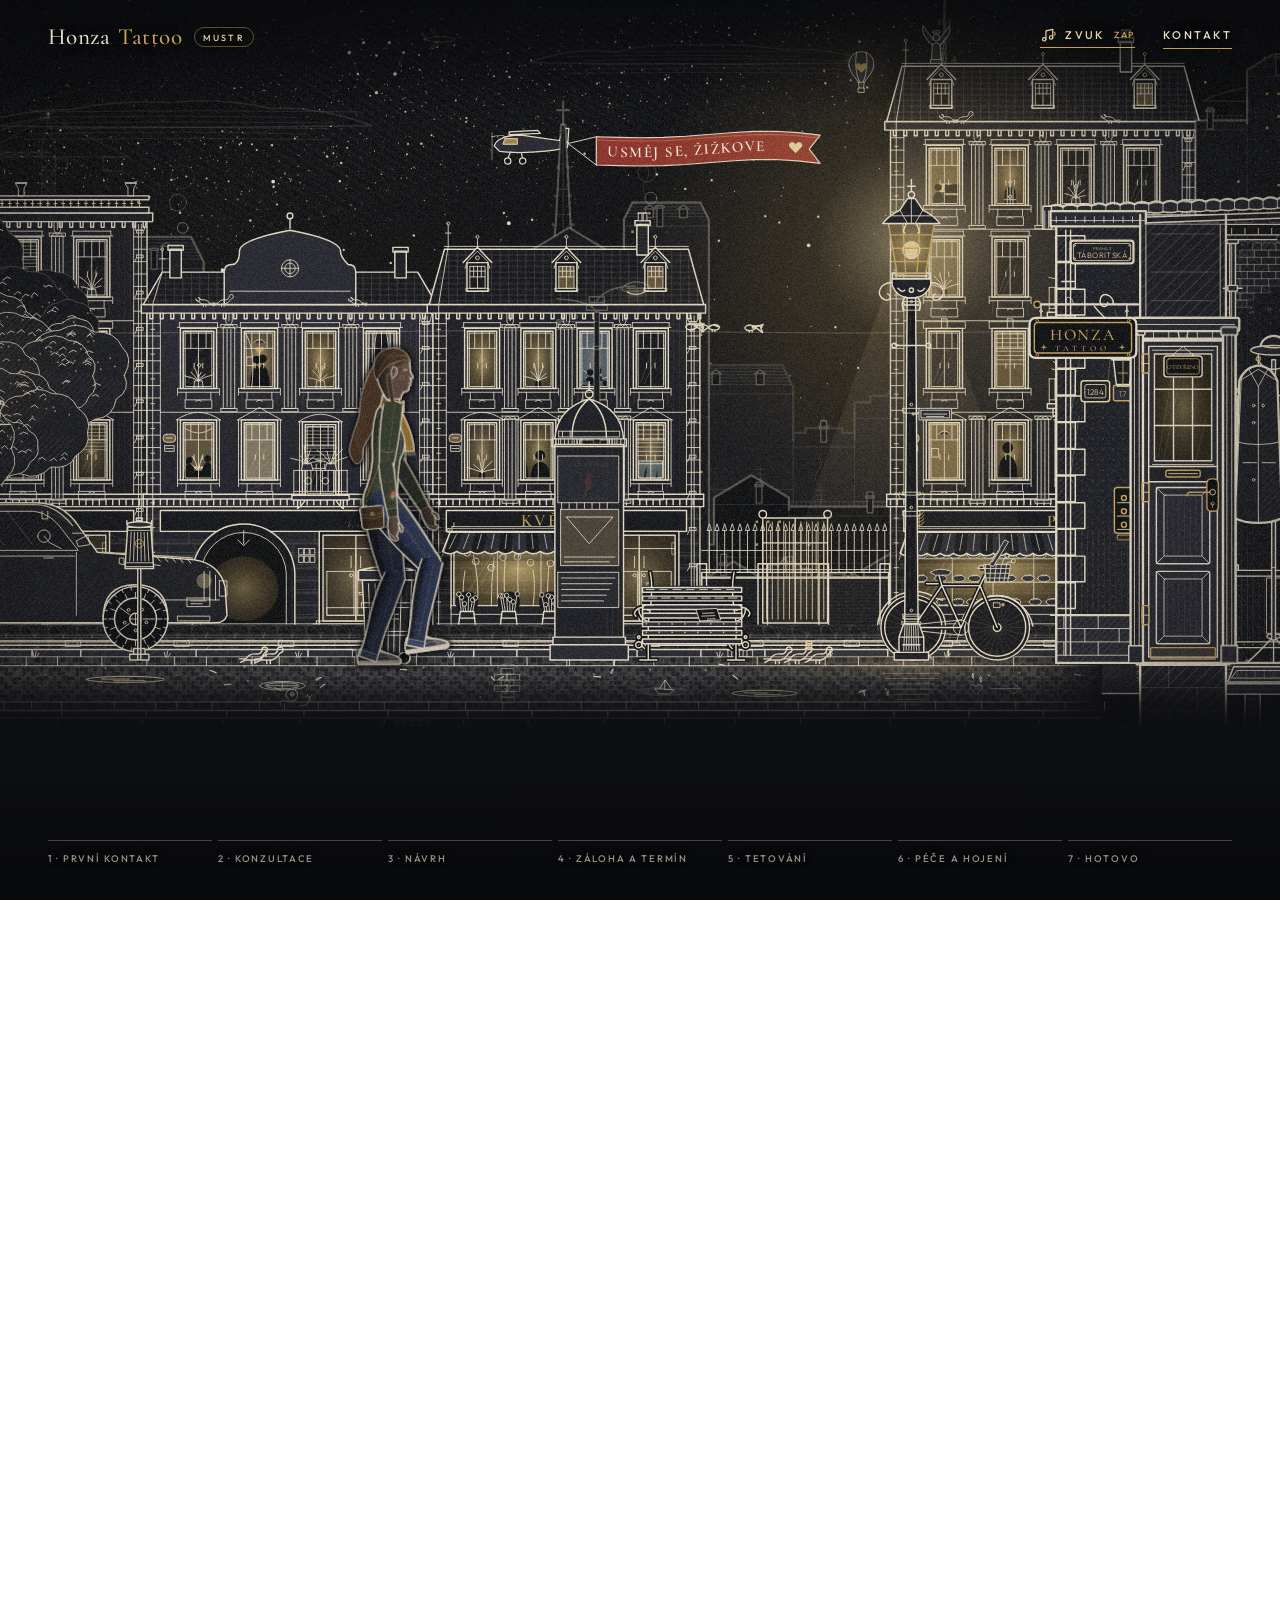
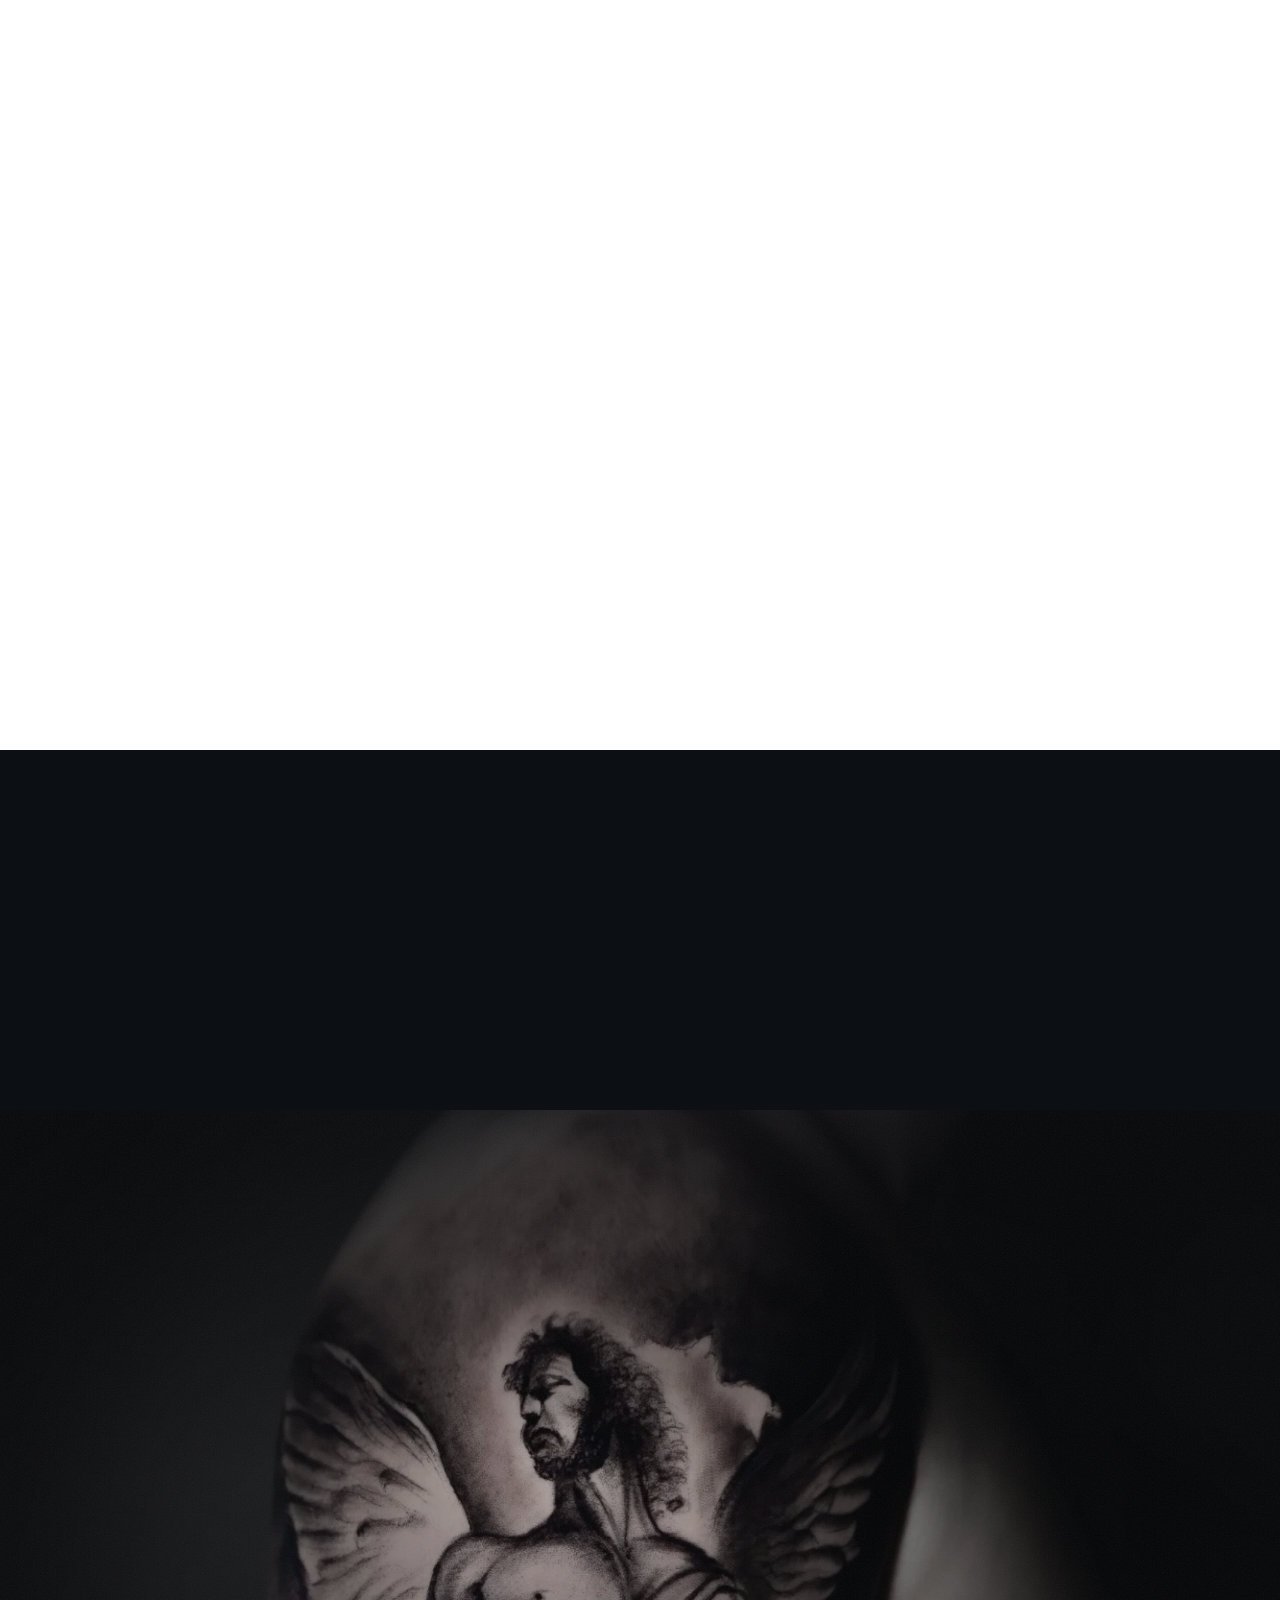
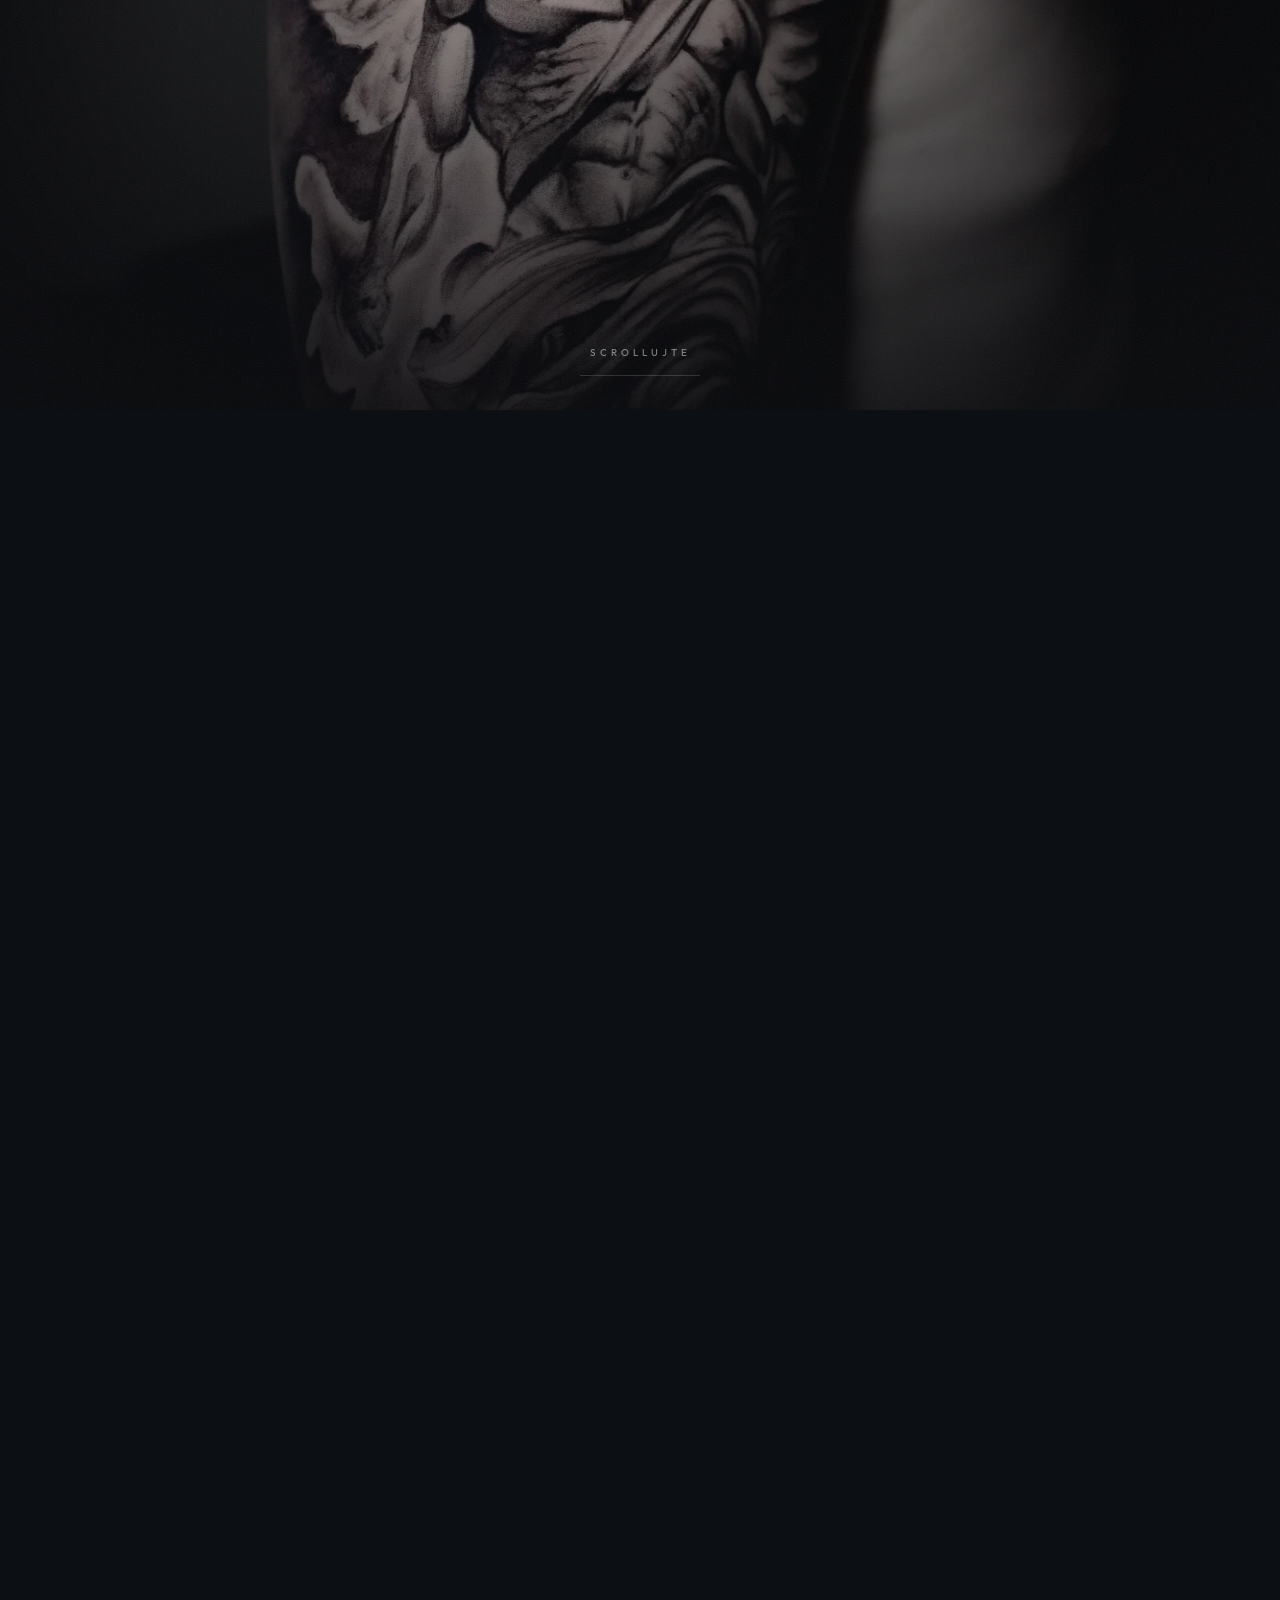
==== preview-pribeh.html @ 84365237 "Verze 14: lišta na mobilu, přestavěný náhled, stav v předání" ====
<!DOCTYPE html>
<html lang="cs">
<head>
<meta charset="UTF-8">
<meta name="viewport" content="width=device-width, initial-scale=1.0">
<meta name="description" content="Honza Tattoo — realistické tetování v Praze na Žižkově. Black &amp; grey, zvířata, abstrakt, barevné práce. Pozitivní motivy se světlou energií.">
<meta name="robots" content="noindex, nofollow">
<meta name="keywords" content="tetování Praha, tattoo Praha, black and grey tetování, realistické tetování Praha, tattoo Žižkov, tetování zvířata, abstrakt tetování, tatér Praha, barevné tetování Praha, tetování pozitivní motivy">
<meta name="author" content="Honza Tattoo">
<link rel="canonical" href="https://honzatattoo.cz/">
<meta property="og:title" content="Honza Tattoo | Realistické tetování · Praha">
<meta property="og:description" content="Realistické tetování v Praze. Black &amp; grey, zvířata, abstrakt, barevné práce. Pozitivní motivy.">
<meta property="og:image" content="https://honzatattoo.cz/img/tattoo_main.jpg">
<meta property="og:url" content="https://honzatattoo.cz/">
<meta property="og:type" content="website">
<meta property="og:locale" content="cs_CZ">
<meta name="geo.region" content="CZ-10">
<meta name="geo.placename" content="Praha, Žižkov">
<link rel="icon" href="data:image/svg+xml,<svg xmlns='http://www.w3.org/2000/svg' viewBox='0 0 32 32'><circle cx='16' cy='16' r='16' fill='%231A1A1A'/><text x='50%25' y='54%25' font-size='18' text-anchor='middle' dominant-baseline='middle'>✨</text></svg>" type="image/svg+xml">
<title>Honza Tattoo | Realistické tetování · Praha</title>
<link rel="preconnect" href="https://fonts.googleapis.com">
<link rel="preconnect" href="https://fonts.gstatic.com" crossorigin>
<link rel="preload" as="image" href="img/hero.webp" type="image/webp">
<link href="https://fonts.googleapis.com/css2?family=Cormorant+Garamond:ital,wght@0,300;0,400;0,500;0,600;1,300;1,400&family=Outfit:wght@300;400;500;600&display=swap" rel="stylesheet">
<style>
:root{
--gold:#C8A45C;--gold-light:#E8D5A3;--gold-dark:#9A7B3A;
--bg:#fff;--bg-alt:#F7F8FA;--bg-dark:#0C0F14;
--charcoal:#1A1A1A;--text:#2A2A2A;--text-light:#6A6A6A;--text-muted:#9CA3AF;
--white:#fff;--border:#E8E8E8;
--font-display:'Cormorant Garamond',Georgia,serif;
--font-body:'Outfit',sans-serif;
--section-pad:clamp(80px,12vw,140px);
--ease:cubic-bezier(.22,1,.36,1)
}
*{margin:0;padding:0;box-sizing:border-box}
html{scroll-behavior:smooth}
body{font-family:var(--font-body);color:var(--text);background:var(--bg);line-height:1.7;font-weight:300}
::-webkit-scrollbar{width:5px}::-webkit-scrollbar-track{background:var(--bg)}::-webkit-scrollbar-thumb{background:var(--gold);border-radius:3px}
@keyframes fadeUp{from{opacity:0;transform:translateY(50px)}to{opacity:1;transform:translateY(0)}}
@keyframes scaleIn{from{opacity:0;transform:scale(.85)}to{opacity:1;transform:scale(1)}}
@keyframes lineGrow{from{width:0}to{width:80px}}
@keyframes pageIn{from{opacity:0}to{opacity:1}}

/* REVEALS */
.rv{opacity:0;transform:translateY(40px);transition:opacity .7s var(--ease),transform .7s var(--ease)}
.rv.v{opacity:1;transform:translateY(0)}
.rl{opacity:0;transform:translateX(-60px);transition:opacity .7s var(--ease),transform .7s var(--ease)}
.rl.v{opacity:1;transform:translateX(0)}
.rr{opacity:0;transform:translateX(60px);transition:opacity .7s var(--ease),transform .7s var(--ease)}
.rr.v{opacity:1;transform:translateX(0)}
.rd{opacity:0;transform:perspective(1200px) translateZ(-100px) translateY(30px) rotateX(3deg);transition:opacity .8s var(--ease),transform .8s var(--ease)}
.rd.v{opacity:1;transform:perspective(1200px) translateZ(0) translateY(0) rotateX(0)}
.d1{transition-delay:.1s}.d2{transition-delay:.2s}.d3{transition-delay:.3s}
.d4{transition-delay:.4s}.d5{transition-delay:.5s}.d6{transition-delay:.6s}.d7{transition-delay:.7s}

/* SCROLL PROGRESS */
.scroll-progress{position:fixed;top:0;left:0;height:2px;background:linear-gradient(to right,var(--gold),var(--gold-light));z-index:1001;width:0}

/* ANNOUNCE BAR */
.announce-bar{position:fixed;left:0;right:0;z-index:999;background:rgba(245,238,220,.5);backdrop-filter:blur(16px);-webkit-backdrop-filter:blur(16px);padding:6px 40px;text-align:center;border-bottom:1px solid rgba(200,164,92,.2)}
.announce-dot{display:inline-block;width:8px;height:8px;background:#4CAF50;border-radius:50%;margin-right:8px;vertical-align:middle;animation:dotPulse 2.5s ease-in-out infinite}
@keyframes dotPulse{0%,100%{opacity:1;box-shadow:0 0 4px #4CAF50}50%{opacity:.3;box-shadow:0 0 1px #4CAF50}}
.announce-bar p{font-family:var(--font-body);font-size:.72rem;font-weight:500;color:#7A5F2A;letter-spacing:.06em;margin:0}

/* NAV */
nav{position:fixed;top:0;left:0;right:0;z-index:1000;padding:24px 48px;display:flex;justify-content:space-between;align-items:center;transition:all .5s var(--ease);background:rgba(12,15,20,.55);backdrop-filter:blur(16px);-webkit-backdrop-filter:blur(16px)}
nav.sc{background:rgba(12,15,20,.85);backdrop-filter:blur(24px);-webkit-backdrop-filter:blur(24px);padding:14px 48px;box-shadow:0 1px 20px rgba(0,0,0,.25)}
.nl{font-family:var(--font-display);font-size:1.7rem;font-weight:500;color:var(--white);text-decoration:none;letter-spacing:.02em;transition:color .5s}
nav.sc .nl{color:var(--white)}
.nl span{color:var(--gold);transition:text-shadow .4s}
.nl:hover span{text-shadow:0 0 16px rgba(200,164,92,.6)}
.nk{display:flex;gap:34px;list-style:none}
.nk a{font-size:.8rem;font-weight:400;color:rgba(255,255,255,.6);text-decoration:none;letter-spacing:.12em;text-transform:uppercase;position:relative;padding-bottom:4px;transition:color .3s}
nav.sc .nk a{color:rgba(255,255,255,.6)}
.nk a::after{content:'';position:absolute;bottom:0;left:50%;width:0;height:1.5px;background:var(--gold);transition:width .4s var(--ease),left .4s var(--ease)}
.nk a:hover{color:var(--white)}nav.sc .nk a:hover{color:var(--gold-light)}
.nk a:hover::after,.nk a.active::after{width:100%;left:0}
.hb{display:none;flex-direction:column;gap:6px;cursor:pointer;background:none;border:none;padding:4px;z-index:1001}
.hb span{width:28px;height:1.5px;background:var(--gold-light);transition:all .4s var(--ease);transform-origin:center}
nav.sc .hb span{background:var(--gold-light)}
.hb.a span:nth-child(1){transform:rotate(45deg) translate(5px,5px)}
.hb.a span:nth-child(2){opacity:0;transform:scaleX(0)}
.hb.a span:nth-child(3){transform:rotate(-45deg) translate(5px,-5px)}
.mm{display:none;position:fixed;inset:0;background:rgba(255,255,255,.98);backdrop-filter:blur(24px);z-index:998;flex-direction:column;justify-content:center;align-items:center;gap:28px}
.mm.a{display:flex}
.mm a{font-family:var(--font-display);font-size:2.2rem;color:var(--charcoal);text-decoration:none;transition:color .3s,transform .3s;opacity:0;animation:fadeUp .5s ease forwards}
.mm.a a:nth-child(1){animation-delay:.1s}.mm.a a:nth-child(2){animation-delay:.18s}
.mm.a a:nth-child(3){animation-delay:.26s}.mm.a a:nth-child(4){animation-delay:.34s}
.mm.a a:nth-child(5){animation-delay:.42s}.mm.a a:nth-child(6){animation-delay:.5s}
.mm.a a:nth-child(7){animation-delay:.58s}.mm.a a:nth-child(8){animation-delay:.66s}
.mm a:hover{color:var(--gold);transform:translateX(10px)}

/* HERO */
.hero{position:relative;height:100vh;min-height:700px;display:flex;align-items:center;justify-content:center;text-align:center;overflow:hidden;z-index:1}
.hero-bg{position:absolute;inset:0;background:url('img/hero.webp') center 43%/cover no-repeat;z-index:0}
.hero-ov{position:absolute;inset:0;z-index:1;background:linear-gradient(180deg,rgba(12,15,20,.55) 0%,rgba(12,15,20,.35) 40%,rgba(12,15,20,.8) 100%)}
.hero-content{position:relative;z-index:2;max-width:750px;padding:0 40px;margin-top:100px}
.hero-tag{font-size:.72rem;font-weight:500;letter-spacing:.35em;text-transform:uppercase;color:var(--gold-light);margin-bottom:24px;animation:fadeUp .8s var(--ease) .3s both}
.hero h1{font-family:var(--font-display);font-size:clamp(2.8rem,6.5vw,5.5rem);font-weight:300;line-height:1.08;color:var(--white);animation:fadeUp .8s var(--ease) .5s both}
.hero h1 em{font-style:italic;color:var(--gold)}
.hero-line{width:80px;height:1.5px;background:var(--gold);margin:28px auto;animation:lineGrow .8s var(--ease) .9s both}
.hero-sub{font-size:1.05rem;font-weight:300;color:rgba(255,255,255,.45);line-height:1.85;max-width:500px;margin:0 auto 36px;animation:fadeUp .8s var(--ease) 1s both}
.hero-cta{display:flex;gap:16px;justify-content:center;flex-wrap:wrap;animation:fadeUp .8s var(--ease) 1.2s both}
.hero::after{content:'';position:absolute;bottom:0;left:0;right:0;height:160px;background:linear-gradient(to bottom,transparent,var(--charcoal));z-index:3;pointer-events:none}

/* BUTTONS - with shimmer animation like healing */
.btn{display:inline-flex;align-items:center;gap:10px;padding:15px 36px;font-family:var(--font-body);font-size:.82rem;font-weight:500;letter-spacing:.12em;text-transform:uppercase;text-decoration:none;border:none;cursor:pointer;transition:all .4s var(--ease);position:relative;overflow:hidden}
.btn::before{content:'';position:absolute;top:0;left:-100%;width:100%;height:100%;background:linear-gradient(90deg,transparent,rgba(255,255,255,.2),transparent);transition:left .6s ease}
.btn:hover::before{left:100%}
.btn-gold{background:var(--gold);color:var(--white);border:1.5px solid var(--gold)}
.btn-gold:hover{background:var(--gold-dark);transform:translateY(-2px);box-shadow:0 12px 40px rgba(200,164,92,.3)}
.btn-ghost{background:transparent;color:var(--white);border:1.5px solid rgba(255,255,255,.25)}
.btn-ghost:hover{border-color:var(--gold-light);color:var(--gold-light);transform:translateY(-2px)}
.btn-dark{background:var(--charcoal);color:var(--white);border:1.5px solid var(--charcoal)}
.btn-dark:hover{background:#333;transform:translateY(-2px);box-shadow:0 8px 30px rgba(0,0,0,.2)}

/* SECTION HELPERS */
.stg{font-size:.72rem;font-weight:500;letter-spacing:.3em;text-transform:uppercase;color:var(--gold);margin-bottom:12px}
.stt{font-family:var(--font-display);font-size:clamp(2rem,4vw,3.2rem);font-weight:300;line-height:1.15;color:var(--charcoal);margin-bottom:14px}
.stt em{font-style:italic;color:var(--gold)}
.stl{width:60px;height:1.5px;background:var(--gold);margin-bottom:20px}
.stp{font-size:.95rem;font-weight:300;color:var(--text-light);max-width:560px;line-height:1.85}

/* GALLERY */
.gallery{padding:var(--section-pad) 60px;position:relative}
.gallery-header{text-align:center;margin-bottom:50px}
.gallery-header .stl{margin:0 auto 20px}
.gallery-grid{max-width:1200px;margin:0 auto;display:grid;grid-template-columns:repeat(3,1fr);gap:12px}
.gallery-item{position:relative;overflow:hidden;aspect-ratio:3/4;cursor:pointer;border-radius:2px;background:var(--bg-alt)}
.gallery-item img{width:100%;height:100%;object-fit:cover;transition:transform .5s var(--ease)}
.gallery-item:hover img{transform:scale(1.05)}
.gallery-item::after{content:'\2922';position:absolute;inset:0;display:flex;align-items:center;justify-content:center;font-size:2rem;color:white;background:rgba(26,26,26,.3);opacity:0;transition:opacity .3s var(--ease)}
.gallery-item:hover::after{opacity:1}

/* LIGHTBOX */
.lightbox{position:fixed;inset:0;z-index:2000;background:rgba(0,0,0,.94);backdrop-filter:blur(20px);display:flex;align-items:center;justify-content:center;opacity:0;visibility:hidden;transition:all .4s var(--ease)}
.lightbox.active{opacity:1;visibility:visible}
.lightbox-inner{position:relative;max-width:90vw;max-height:85vh}
.lightbox-img{max-width:90vw;max-height:85vh;object-fit:contain;border-radius:2px}
.lightbox-close{position:absolute;top:20px;right:24px;font-size:2rem;color:rgba(255,255,255,.6);background:none;border:none;cursor:pointer;z-index:2001;line-height:1}
.lightbox-close:hover{color:white}
.lightbox-arrow{position:absolute;top:50%;transform:translateY(-50%);background:rgba(255,255,255,.08);border:1px solid rgba(255,255,255,.12);color:white;width:50px;height:50px;display:flex;align-items:center;justify-content:center;font-size:1.2rem;cursor:pointer;transition:all .3s;border-radius:50%;z-index:2001}
.lightbox-arrow:hover{background:rgba(255,255,255,.15)}
.lb-prev{left:20px}.lb-next{right:20px}
.lb-counter{position:absolute;bottom:20px;left:50%;transform:translateX(-50%);color:rgba(255,255,255,.35);font-size:.78rem;letter-spacing:.1em}
.lb-caption{position:absolute;bottom:50px;left:50%;transform:translateX(-50%);color:rgba(255,255,255,.45);font-size:.82rem;display:none}

/* PROCESS - 7 steps */
.process{padding:var(--section-pad) 60px;background:var(--bg-dark);position:relative;overflow:hidden}
.process-bg{position:absolute;inset:0;opacity:.04;background:url('img/about.jpg') center/cover no-repeat}

.process-header{text-align:center;margin-bottom:70px;position:relative}
.process-header .stg{color:var(--gold-light)}
.process-header .stt{color:var(--white)}
.process-header .stl{margin:0 auto 20px}
.process-header .stp{color:rgba(255,255,255,.35);margin:0 auto}
.process-steps{max-width:900px;margin:0 auto;position:relative}
.ptree{position:absolute;pointer-events:none;overflow:visible;z-index:0}
@keyframes twSway{0%,100%{transform:rotate(calc(var(--sw,0) * -1deg))}50%{transform:rotate(calc(var(--sw,0) * 1deg))}}
.twg{transform-box:view-box;animation:twSway var(--sd,9s) ease-in-out infinite}
@media(prefers-reduced-motion:reduce){.twg{animation:none}}
.p-step{display:grid;grid-template-columns:1fr 60px 1fr;align-items:center;margin-bottom:68px;position:relative}
.p-step:last-child{margin-bottom:0}
.p-num{width:42px;height:42px;border-radius:50%;background:var(--gold);color:var(--white);display:flex;align-items:center;justify-content:center;font-family:var(--font-display);font-size:1rem;font-weight:500;justify-self:center;position:relative;z-index:1;box-shadow:0 0 0 6px rgba(200,164,92,.12),0 0 25px rgba(200,164,92,.08)}
.p-content{padding:0 36px}
.p-step:nth-child(odd) .p-content{text-align:right}
.p-step:nth-child(even) .p-content{grid-column:3}
.p-step:nth-child(even) .p-empty{grid-column:1}
.p-content .ch{opacity:0;transition:opacity .14s linear}
.p-step.on .p-content .ch{opacity:1;transition-delay:var(--d,0ms)}
.p-num{opacity:0;transition:opacity .55s var(--ease)}
.p-step.on .p-num{opacity:1}
.p-title{font-family:var(--font-display);font-size:1.2rem;font-weight:400;color:var(--white);margin-bottom:4px}
.p-text{font-size:.84rem;color:rgba(255,255,255,.4);line-height:1.7}

/* REVIEWS */
.reviews{padding:var(--section-pad) 60px;position:relative}
.reviews-header{text-align:center;margin-bottom:50px}
.reviews-header .stl{margin:0 auto 20px}
.rev-track-wrap{max-width:1200px;margin:0 auto;overflow:hidden;position:relative}
.rev-track{display:flex;gap:18px;overflow-x:auto;scroll-snap-type:x mandatory;-webkit-overflow-scrolling:touch;padding:8px 0 16px;scrollbar-width:none}
.rev-track::-webkit-scrollbar{display:none}
.rev-card{flex:0 0 300px;scroll-snap-align:start;background:var(--white);border:1px solid var(--border);border-radius:4px;padding:24px 20px;cursor:pointer;transition:all .4s var(--ease)}
.rev-card:hover{transform:translateY(-4px);box-shadow:0 12px 30px rgba(200,164,92,.08);border-color:var(--gold-light)}
.rev-stars{color:var(--gold);font-size:.85rem;letter-spacing:2px;margin-bottom:10px}
.rev-text{font-size:.84rem;color:var(--text-light);line-height:1.7;display:-webkit-box;-webkit-line-clamp:4;-webkit-box-orient:vertical;overflow:hidden}
.rev-meta{margin-top:14px;display:flex;align-items:center;gap:10px}
.rev-avatar{width:34px;height:34px;border-radius:50%;background:var(--bg-alt);display:flex;align-items:center;justify-content:center;font-size:1rem}
.rev-name{font-size:.8rem;font-weight:500;color:var(--charcoal)}
.rev-service{font-size:.7rem;color:var(--text-muted)}
.rev-nav{display:flex;justify-content:center;gap:10px;margin-top:24px}
.rev-nav button{width:38px;height:38px;border-radius:50%;border:1px solid var(--border);background:var(--white);color:var(--gold);font-size:1rem;cursor:pointer;transition:all .3s var(--ease)}
.rev-nav button:hover{border-color:var(--gold);background:var(--gold);color:var(--white)}

/* Review overlay */
.rev-overlay{position:fixed;inset:0;z-index:2500;background:rgba(0,0,0,.6);backdrop-filter:blur(12px);display:flex;align-items:center;justify-content:center;opacity:0;visibility:hidden;transition:all .4s}
.rev-overlay.active{opacity:1;visibility:visible}
.rev-overlay-card{background:var(--white);padding:40px 32px;max-width:480px;width:90%;border-radius:6px;box-shadow:0 30px 80px rgba(0,0,0,.2);position:relative;text-align:center}
.ro-close{position:absolute;top:12px;right:16px;font-size:1.3rem;color:var(--text-muted);background:none;border:none;cursor:pointer}
.ro-close:hover{color:var(--charcoal)}
.ro-stars{color:var(--gold);font-size:1rem;letter-spacing:3px;margin-bottom:14px}
.ro-text{font-family:var(--font-display);font-size:1.15rem;font-weight:300;font-style:italic;color:var(--text);line-height:1.7;margin-bottom:18px}
.ro-name{font-size:.85rem;font-weight:500;color:var(--charcoal)}
.ro-service{font-size:.72rem;color:var(--text-muted);margin-top:2px}
.ro-nav{display:flex;justify-content:center;gap:10px;margin-top:18px}
.ro-nav button{width:34px;height:34px;border-radius:50%;border:1px solid var(--border);background:var(--white);color:var(--gold);font-size:.85rem;cursor:pointer;transition:all .3s}
.ro-nav button:hover{border-color:var(--gold);background:var(--gold);color:var(--white)}
.ro-counter{font-size:.7rem;color:var(--text-muted);margin-top:10px}

/* FAQ */
.faq{padding:var(--section-pad) 60px;background:var(--bg-alt);position:relative}
.faq-header{text-align:center;margin-bottom:50px}
.faq-header .stl{margin:0 auto 20px}
.faq-list{max-width:760px;margin:0 auto}
.faq-item{border-bottom:1px solid var(--border)}
.faq-q{display:flex;justify-content:space-between;align-items:center;width:100%;padding:22px 0;background:none;border:none;cursor:pointer;text-align:left;font-family:var(--font-body);font-size:.9rem;font-weight:400;color:var(--charcoal);transition:color .3s}
.faq-q:hover{color:var(--gold)}
.faq-icon{font-size:1.3rem;color:var(--gold);transition:transform .4s var(--ease);flex-shrink:0;margin-left:16px}
.faq-item.active .faq-icon{transform:rotate(45deg)}
.faq-a{max-height:0;overflow:hidden;transition:max-height .5s var(--ease)}
.faq-item.active .faq-a{max-height:300px}
.faq-a p{padding:0 0 22px;font-size:.84rem;color:var(--text-light);line-height:1.8}

/* CONTACT */
.contact{padding:var(--section-pad) 60px;position:relative}
.contact-grid{max-width:1000px;margin:0 auto;display:grid;grid-template-columns:1fr 1fr;gap:70px;align-items:start}
.contact-form .fg{margin-bottom:18px}
.contact-form label{display:block;font-size:.72rem;font-weight:500;letter-spacing:.1em;text-transform:uppercase;color:var(--text-light);margin-bottom:7px}
.contact-form input,.contact-form select,.contact-form textarea{width:100%;padding:13px 15px;font-family:var(--font-body);font-size:.87rem;font-weight:300;color:var(--charcoal);background:var(--white);border:1px solid var(--border);border-radius:2px;transition:border-color .3s,box-shadow .3s;outline:none}
.contact-form input:focus,.contact-form select:focus,.contact-form textarea:focus{border-color:var(--gold);box-shadow:0 0 0 3px rgba(200,164,92,.1)}
.contact-form textarea{resize:vertical;min-height:110px}
.fg-counter{text-align:right;font-size:.7rem;color:var(--text-muted);margin-top:4px}
.contact-info{padding-top:16px}
.ci{display:flex;gap:14px;align-items:flex-start;margin-bottom:28px}
.ci-icon{font-size:1.1rem;width:42px;height:42px;display:flex;align-items:center;justify-content:center;background:var(--bg-alt);border-radius:50%;flex-shrink:0}
.ci h4{font-family:var(--font-display);font-size:1rem;font-weight:400;color:var(--charcoal);margin-bottom:2px}
.ci p{font-size:.84rem;color:var(--text-light);line-height:1.6}
.ci a{color:var(--gold);text-decoration:none;transition:color .3s}
.ci a:hover{color:var(--gold-dark)}
.form-notice{margin-top:16px;padding:12px 16px;background:rgba(200,164,92,.08);border-left:3px solid var(--gold);border-radius:0 8px 8px 0;font-size:.8rem;line-height:1.6;color:#7A5F2A}

/* FORM OVERLAY */
.form-ov{position:fixed;inset:0;z-index:3000;background:rgba(0,0,0,.6);backdrop-filter:blur(12px);display:flex;align-items:center;justify-content:center;opacity:0;visibility:hidden;transition:all .4s}
.form-ov.active{opacity:1;visibility:visible}
.form-ov-card{background:var(--white);padding:44px 36px;text-align:center;max-width:400px;width:90%;border-radius:4px;box-shadow:0 30px 80px rgba(0,0,0,.25);position:relative}
.form-ov-close{position:absolute;top:14px;right:18px;font-size:1.4rem;color:var(--text-muted);background:none;border:none;cursor:pointer}
.fo-icon{font-size:2.8rem;display:block;margin-bottom:14px}
.fo-title{font-family:var(--font-display);font-size:1.5rem;font-weight:300;color:var(--charcoal);margin-bottom:10px}
.fo-title em{font-style:italic;color:var(--gold)}

/* FOOTER */
footer{background:var(--charcoal);padding:36px 60px;text-align:center;color:rgba(255,255,255,.3);font-size:.76rem;position:relative}
.footer-logo{font-family:var(--font-display);font-size:1.2rem;font-weight:400;color:var(--white);margin-bottom:10px}
.footer-logo span{color:var(--gold)}
.footer-mid{display:flex;justify-content:center;gap:8px;flex-wrap:wrap;margin-bottom:14px;font-size:.74rem}
.footer-mid a{color:rgba(255,255,255,.4);text-decoration:none;transition:color .3s}
.footer-mid a:hover{color:var(--gold)}

/* UTILITIES */
.btt{position:fixed;bottom:28px;right:28px;width:42px;height:42px;background:var(--charcoal);color:var(--white);display:flex;align-items:center;justify-content:center;border-radius:50%;font-size:1rem;text-decoration:none;opacity:0;visibility:hidden;transition:all .4s var(--ease);z-index:100;box-shadow:0 4px 20px rgba(0,0,0,.2)}
.btt.v{opacity:1;visibility:visible}
.btt:hover{transform:translateY(-3px);background:var(--gold)}
.sticky-cta{position:fixed;bottom:28px;left:28px;z-index:100;opacity:0;visibility:hidden;transition:all .4s var(--ease)}
.sticky-cta.v{opacity:1;visibility:visible}
.sticky-cta a{display:inline-flex;align-items:center;gap:6px;padding:11px 22px;background:var(--gold);color:var(--white);text-decoration:none;font-size:.74rem;font-weight:500;letter-spacing:.08em;border-radius:30px;box-shadow:0 6px 24px rgba(200,164,92,.25);transition:all .3s var(--ease)}
.sticky-cta a:hover{background:var(--gold-dark);transform:translateY(-2px)}

/* RESPONSIVE */
@media(max-width:1024px){
nav{padding:20px 30px}nav.sc{padding:14px 30px}
.process-steps{padding-left:0}.p-step{grid-template-columns:1fr;gap:8px}.process-steps::before{display:none}.p-num{justify-self:start}.p-content{text-align:left!important;padding:0}.p-step:nth-child(even) .p-content{grid-column:auto}.p-empty{display:none}
.contact-grid{grid-template-columns:1fr;gap:36px}
}
@media(max-width:768px){
nav{padding:16px 24px}.nk{display:none}.hb{display:flex}
.announce-bar{padding:5px 16px}
.gallery{padding:60px 24px}.gallery-grid{grid-template-columns:1fr 1fr}
.process{padding:60px 24px}
.reviews{padding:60px 24px}.rev-card{flex:0 0 270px}
.faq{padding:60px 24px}
.contact{padding:60px 24px}
.footer-mid{flex-direction:column;gap:6px}
.sticky-cta{left:50%;transform:translateX(-50%);bottom:18px}
.sticky-cta.v{transform:translateX(-50%)}
.btt{bottom:18px;right:18px}
}
@media(max-width:480px){
.gallery-grid{grid-template-columns:1fr;max-width:340px;margin:0 auto}
.hero{min-height:600px}.hero-content{padding:0 20px}
}
</style>
<link rel="stylesheet" href="scrolly.css?v=16">
<style>
/* ===== v14 (12. 11. 2026): horni lista nenapadna jako lista kroku v pribehu; kontakt v ramu v designu studia ===== */
nav,nav.sc{padding:16px clamp(16px,4vw,48px) 26px;background:linear-gradient(180deg,rgba(8,9,12,.9) 0,rgba(8,9,12,.55) 55%,rgba(8,9,12,0) 100%);backdrop-filter:none;-webkit-backdrop-filter:none;box-shadow:none}
.nl{font-size:1.3rem;text-shadow:0 1px 12px rgba(0,0,0,.9)}
@media(min-width:769px){.nk{display:grid;grid-template-columns:repeat(3,1fr);gap:6px;width:min(420px,40vw)}}
.nk a,nav.sc .nk a{display:block;font-size:.6rem;font-weight:500;letter-spacing:.2em;color:rgba(231,221,199,.62);padding:10px 0 0;border-top:1px solid rgba(231,221,199,.26);text-shadow:0 1px 8px rgba(0,0,0,.9);white-space:nowrap}
.nk a::after{top:-1.5px;bottom:auto;left:0;height:2px;width:0;background:var(--gold);transition:width .4s var(--ease)}
.nk a:hover,.nk a.active,nav.sc .nk a:hover{color:var(--gold-light)}
.nk a:hover::after,.nk a.active::after{width:100%;left:0}
.hb span{width:24px;height:1px}
.announce-bar,.announce-bar.sc{top:0!important;z-index:1001;background:none;border:0;backdrop-filter:none;-webkit-backdrop-filter:none;padding:23px 16px 0;pointer-events:none}
.announce-bar p{font-size:.56rem;font-weight:500;letter-spacing:.22em;text-transform:uppercase;color:rgba(231,221,199,.58);text-shadow:0 1px 8px rgba(0,0,0,.9)}
.announce-dot{width:5px;height:5px;margin-right:10px}
@media(max-width:1380px){.announce-bar,.announce-bar.sc{padding-top:54px}}
@media(max-width:768px){.announce-bar p{font-size:.5rem;letter-spacing:.16em}nav,nav.sc{padding-bottom:44px;background:linear-gradient(180deg,rgba(8,9,12,.94) 0,rgba(8,9,12,.8) 60%,rgba(8,9,12,0) 100%)}}
.scroll-progress{height:1px;opacity:.8}
.mm{background:rgba(9,10,13,.97)}.mm a{color:#E7DDC7}
/* kontakt: konec webu, obraz v ramu na zdi studia */
.contact{background-color:#101115;background-image:radial-gradient(rgba(231,221,199,.12) 1px,transparent 1.5px);background-size:22px 22px;color:#E7DDC7;padding:clamp(90px,11vw,150px) clamp(14px,5vw,60px) clamp(70px,9vw,120px)}
.contact::before{content:'';position:absolute;left:50%;top:clamp(50px,calc(11vw - 40px),110px);width:150px;height:40px;margin-left:-75px;pointer-events:none;background:url("data:image/svg+xml,%3Csvg xmlns='http://www.w3.org/2000/svg' viewBox='0 0 150 40'%3E%3Cpath d='M12,40 L75,6 L138,40' fill='none' stroke='%23E7DDC7' stroke-opacity='.45' stroke-width='1'/%3E%3Ccircle cx='75' cy='5' r='3.2' fill='%2315161A' stroke='%23C8A45C' stroke-width='1.2'/%3E%3C/svg%3E") center/contain no-repeat}
.contact-grid{position:relative;max-width:1060px;gap:clamp(30px,5vw,64px);padding:clamp(30px,5vw,68px);background:#131418;border:1.5px solid rgba(231,221,199,.8);box-shadow:8px 12px 0 rgba(0,0,0,.38),0 30px 80px rgba(0,0,0,.45)}
.contact-grid::before{content:'';position:absolute;inset:6px;border:1px solid rgba(200,164,92,.7);pointer-events:none}
.contact-grid::after{content:'';position:absolute;inset:13px;border:1px solid rgba(232,213,163,.28);pointer-events:none}
.contact .stg{color:var(--gold-light)}.contact .stt{color:#F3EBDA}.contact .stp{color:rgba(231,221,199,.72)}
.contact-form label{color:rgba(231,221,199,.62)}
.contact-form input,.contact-form select,.contact-form textarea{background:#0D0E11;border:1px solid rgba(231,221,199,.24);border-radius:0;color:#E7DDC7}
.contact-form input::placeholder,.contact-form textarea::placeholder{color:rgba(231,221,199,.34)}
.contact-form select option{background:#131418;color:#E7DDC7}
.contact-form input:focus,.contact-form select:focus,.contact-form textarea:focus{border-color:var(--gold);box-shadow:0 0 0 3px rgba(200,164,92,.14)}
.fg-counter{color:rgba(231,221,199,.4)}
.contact .btn-gold{color:#16120B;border-radius:40px;font-size:.72rem;letter-spacing:.2em;padding:15px 30px}
.contact .btn-gold:hover{background:var(--gold-light);border-color:var(--gold-light)}
.form-notice{background:rgba(200,164,92,.08);color:var(--gold-light);border-radius:0}
.ci-icon{background:none;border:1px solid rgba(200,164,92,.45);filter:grayscale(1) brightness(1.5)}
.ci h4{color:#F3EBDA}.ci p{color:rgba(231,221,199,.68)}.ci a{color:var(--gold-light)}.ci a:hover{color:var(--gold)}
.ci p span{color:rgba(231,221,199,.45)!important}
footer{background:#0B0C0F;border-top:1px solid rgba(231,221,199,.14);color:rgba(231,221,199,.4);letter-spacing:.06em}
@media(max-width:768px){.contact-grid::after{display:none}}
</style>
<link href="https://fonts.googleapis.com/css2?family=Cormorant+Garamond:ital,wght@0,300;0,400;0,500;1,300;1,400;1,500&family=Outfit:wght@300;400;500&display=swap" rel="stylesheet">
<style>
/* Layout: jeden svitek. Sticky scena na celou obrazovku, scroll posouva kameru po dlouhe kresbe tusem (svet ~ 7000 x 900 jednotek). */
#story{
  --bg:#0D0E11;            /* noc / papir */
  --skin:#17181C;          /* kuze v detailu */
  --t1:#15161A;            /* tonove plochy: tmava */
  --t2:#1D1E23;            /* stredni */
  --t3:#272830;            /* svetlejsi (drevo, latka) */
  --line:#E7DDC7;          /* tus - hlavni linka */
  --line-dim:rgba(231,221,199,.30);
  --gold:#C8A45C;
  --gold-light:#E8D5A3;
  --bubble:#EFE6D2;
  --bubble-ink:#17140F;
  --font-display:'Cormorant Garamond',Georgia,'Times New Roman',serif;
  --font-body:'Outfit',system-ui,-apple-system,'Segoe UI',sans-serif;
  --ease:cubic-bezier(.22,1,.36,1);
  color-scheme:dark;
}

:focus-visible{outline:1.5px solid var(--gold);outline-offset:3px}

/* HLAVICKA */
.top{position:fixed;top:0;left:0;right:0;z-index:30;display:flex;justify-content:space-between;align-items:center;padding:calc(18px + env(safe-area-inset-top,0px)) clamp(16px,4vw,48px) 18px;pointer-events:none}
.top>*{pointer-events:auto}
.logo{font-family:var(--font-display);font-size:1.45rem;font-weight:500;letter-spacing:.02em;text-decoration:none;color:var(--line);display:flex;align-items:baseline;gap:.35em}
.logo em{font-style:normal;color:var(--gold)}
.logo small{font-family:var(--font-body);font-size:.56rem;font-weight:500;letter-spacing:.24em;text-transform:uppercase;color:var(--gold-light);border:1px solid rgba(200,164,92,.45);border-radius:20px;padding:2px 8px 1px;margin-left:.4em;position:relative;top:-3px}
.top-cta{font-size:.7rem;font-weight:500;letter-spacing:.22em;text-transform:uppercase;text-decoration:none;color:var(--line);border-bottom:1px solid var(--gold);padding-bottom:3px}

/* PRIBEH */
.story{position:relative;z-index:2;height:1200vh;padding:0;margin:0}
.stage{position:sticky;top:0;height:100vh;height:100svh;width:100%;overflow:hidden;background:var(--bg)}
#world,#close,#closeBg{position:absolute;inset:0;width:100%;height:100%;display:block}
#closeBg{opacity:0;pointer-events:none;will-change:opacity}
#world{shape-rendering:geometricPrecision}
#close{opacity:0;pointer-events:none}

/* tus: tridy pro vsechny moduly (stroke) */
.ink{fill:none;stroke:var(--line);stroke-width:2.4;stroke-linecap:round;stroke-linejoin:round}
.ink.thin{stroke-width:1.5}
.ink.hair{stroke-width:.9}
.ink.bold{stroke-width:3.4}
.ink.dim{stroke:var(--line-dim)}
.ink.faint{stroke:rgba(231,221,199,.14)}
.ink.gold{stroke:var(--gold)}
.ink.goldl{stroke:var(--gold-light)}
.ink.solid{fill:var(--bg)}
.ink.t1{fill:var(--t1)}.ink.t2{fill:var(--t2)}.ink.t3{fill:var(--t3)}
/* vyplne bez linky */
.f-bg{fill:var(--bg);stroke:none}.f-t1{fill:var(--t1);stroke:none}.f-t2{fill:var(--t2);stroke:none}.f-t3{fill:var(--t3);stroke:none}
.f-line{fill:var(--line);stroke:none}.f-gold{fill:var(--gold);stroke:none}.f-goldl{fill:var(--gold-light);stroke:none}
.dr{stroke-dasharray:1 1;stroke-dashoffset:1}
.ld{stroke-dasharray:1 1;stroke-dashoffset:1;animation:draw 2.8s cubic-bezier(.6,.05,.3,1) forwards}
@keyframes draw{to{stroke-dashoffset:0}}
.label{font-family:var(--font-display);fill:var(--gold);font-weight:500}
.tt{fill:none;stroke:var(--gold);stroke-width:2.6;stroke-linecap:round;stroke-linejoin:round}
.tt.fine{stroke-width:1.3}
.sk{fill:none;stroke:var(--line);stroke-width:1.5;stroke-linecap:round;stroke-linejoin:round;opacity:.85}
.sk.fine{stroke-width:.8}

/* atmosfera */
.dimmer{position:absolute;inset:0;pointer-events:none;opacity:0}
.vignette{position:absolute;inset:0;pointer-events:none;background:radial-gradient(ellipse 75% 70% at 50% 46%,transparent 52%,rgba(0,0,0,.6) 100%)}
.floorfade{position:absolute;left:0;right:0;bottom:0;height:min(260px,34vh);pointer-events:none;z-index:4;background:linear-gradient(to top,rgba(13,14,17,.94) 0,rgba(13,14,17,.7) 45%,rgba(13,14,17,0) 100%)}
.introfade{position:absolute;inset:0;pointer-events:none;z-index:4;background:radial-gradient(ellipse 60% 70% at 18% 38%,rgba(13,14,17,.82) 0,rgba(13,14,17,.5) 45%,rgba(13,14,17,0) 75%)}
.grain{position:absolute;inset:-50%;pointer-events:none;opacity:.07}

/* UVOD */
.intro{position:absolute;left:clamp(16px,7vw,110px);top:calc(22vh + env(safe-area-inset-top,0px));max-width:min(560px,calc(100% - 32px));z-index:5}
.eyebrow{font-size:.66rem;font-weight:500;letter-spacing:.3em;text-transform:uppercase;color:var(--gold-light);margin-bottom:22px;display:flex;align-items:center;gap:14px}
.eyebrow::before{content:'';width:42px;height:1px;background:var(--gold)}
.intro h1{font-family:var(--font-display);font-weight:300;font-size:clamp(2.7rem,6.4vw,5.6rem);line-height:1.02;letter-spacing:-.01em;text-wrap:balance;color:var(--line);text-shadow:0 2px 30px rgba(0,0,0,.6)}
.intro h1 em{font-style:italic;color:var(--gold)}
.intro p{margin-top:24px;font-size:1rem;color:rgba(231,221,199,.66);max-width:40ch}
.hint{position:absolute;left:0;right:0;bottom:calc(36px + env(safe-area-inset-bottom,0px));display:flex;flex-direction:column;align-items:center;gap:12px;font-size:.6rem;font-weight:500;letter-spacing:.42em;text-transform:uppercase;color:rgba(231,221,199,.5);z-index:5}
.hint i{display:block;width:1px;height:46px;background:linear-gradient(var(--gold),transparent);transform-origin:top;animation:drip 2.4s var(--ease) infinite}
@keyframes drip{0%{transform:scaleY(0);opacity:1}70%{transform:scaleY(1);opacity:1}100%{transform:scaleY(1);opacity:0}}

/* BUBLINY */
#bubbles{position:absolute;inset:0;pointer-events:none;z-index:6}
.bub{position:absolute;left:0;top:0;width:max-content;max-width:min(290px,66vw);background:var(--bubble);color:var(--bubble-ink);padding:12px 18px 14px;border-radius:20px 24px 22px 18px;box-shadow:0 14px 40px rgba(0,0,0,.45);opacity:0;will-change:transform,opacity}
.bub b{display:block;font-family:var(--font-body);font-size:.58rem;font-weight:500;letter-spacing:.24em;text-transform:uppercase;color:#8A6C33;margin-bottom:3px}
.bub p{font-family:var(--font-display);font-style:italic;font-size:1.22rem;line-height:1.28;font-weight:500}
.bub p .h{visibility:hidden}
.bub::after{content:'';position:absolute;bottom:-9px;width:18px;height:18px;background:var(--bubble);clip-path:polygon(0 0,100% 0,15% 100%)}
.bub.l::after{left:22px}
.bub.r::after{right:22px;clip-path:polygon(0 0,100% 0,85% 100%)}
.bub.free::after{display:none}

/* POPISEK KROKU + LISTA */
.caption{position:absolute;left:clamp(16px,4vw,48px);bottom:calc(76px + env(safe-area-inset-bottom,0px));max-width:min(380px,calc(100% - 32px));z-index:7;opacity:0;pointer-events:none}
.cap-n{font-variant-numeric:lining-nums;font-size:.62rem;font-weight:500;letter-spacing:.3em;text-transform:uppercase;color:var(--gold);font-variant-numeric:tabular-nums}
.cap-t{font-family:var(--font-display);font-weight:400;font-size:clamp(1.7rem,3vw,2.4rem);line-height:1.1;margin:6px 0 8px;color:var(--line)}
.cap-p{font-size:.92rem;color:rgba(231,221,199,.68);max-width:42ch}
.steps{position:absolute;left:clamp(16px,4vw,48px);right:clamp(16px,4vw,48px);bottom:calc(30px + env(safe-area-inset-bottom,0px));display:grid;grid-template-columns:repeat(7,1fr);gap:6px;z-index:8;transition:opacity .5s}
.steps button{all:unset;cursor:pointer;display:flex;flex-direction:column;gap:9px;padding:8px 0 4px;font-size:.56rem;font-weight:500;letter-spacing:.18em;text-transform:uppercase;color:rgba(231,221,199,.4);white-space:nowrap;overflow:hidden;text-overflow:ellipsis;transition:color .3s}
.steps button:hover,.steps button.on{color:var(--gold-light)}
.steps button:focus-visible{outline:1.5px solid var(--gold);outline-offset:2px}
.steps .tr{position:relative;height:1px;background:rgba(231,221,199,.18)}
.steps .tr i{position:absolute;left:0;top:-.5px;height:2px;width:0;background:var(--gold)}
.days{position:absolute;right:clamp(16px,4vw,48px);top:calc(84px + env(safe-area-inset-top,0px));z-index:7;text-align:right;opacity:0;pointer-events:none}
.days span{display:block;font-size:.6rem;font-weight:500;letter-spacing:.3em;text-transform:uppercase;color:var(--gold)}
.days b{font-family:var(--font-display);font-weight:300;font-size:clamp(3rem,7vw,5rem);line-height:1;color:var(--line);font-variant-numeric:lining-nums tabular-nums}
.days small{font-family:var(--font-display);font-size:1.3rem;color:rgba(231,221,199,.5)}

/* KONTAKT NA KONCI */
.cta{position:absolute;left:50%;top:calc(12vh + env(safe-area-inset-top,0px));transform:translateX(-50%);width:min(560px,calc(100% - 32px));text-align:center;z-index:9;opacity:0;pointer-events:none}
.cta::before{content:'';position:absolute;inset:-60px -80px -50px;z-index:-1;background:radial-gradient(ellipse 50% 50% at 50% 50%,rgba(13,14,17,.88) 0,rgba(13,14,17,.6) 55%,rgba(13,14,17,0) 100%);pointer-events:none}
.cta h2{font-family:var(--font-display);font-weight:300;font-size:clamp(2.4rem,5.4vw,4.4rem);line-height:1.04;text-wrap:balance}
.cta h2 em{font-style:italic;color:var(--gold)}
.cta p{margin:18px auto 0;max-width:44ch;color:rgba(231,221,199,.7);font-size:.98rem}
.cta .row{display:flex;flex-wrap:wrap;justify-content:center;gap:12px 22px;margin-top:28px;align-items:center}
.st-btn{display:inline-block;text-decoration:none;font-size:.72rem;font-weight:500;letter-spacing:.2em;text-transform:uppercase;background:var(--gold);color:#16120B;padding:15px 28px;border-radius:40px;transition:background .3s}
.st-btn:hover{background:var(--gold-light)}
.cta .mail{font-family:var(--font-display);font-size:1.25rem;color:var(--line);user-select:all;text-decoration:none;border-bottom:1px solid rgba(200,164,92,.5)}
.cta .meta{margin-top:22px;font-size:.62rem;letter-spacing:.26em;text-transform:uppercase;color:rgba(231,221,199,.45)}
.cta .meta a{color:var(--gold-light);text-decoration:none}
#kontakt{position:absolute;bottom:0;left:0;height:1px;width:1px}

.sr{position:absolute;width:1px;height:1px;overflow:hidden;clip:rect(0 0 0 0);white-space:nowrap}

@media (max-width:720px){
  .logo{font-size:1.2rem}
  .intro{top:calc(15vh + env(safe-area-inset-top,0px))}
  .intro p{font-size:.92rem}
  .steps{grid-template-columns:repeat(7,1fr);gap:4px}
  .steps button{font-size:0;gap:0}
  .caption{bottom:calc(58px + env(safe-area-inset-bottom,0px))}
  .cap-t{font-size:1.6rem}
  .cap-p{font-size:.86rem}
  .bub p{font-size:1.08rem}
  .bub{padding:10px 15px 12px}
}
@media (prefers-reduced-motion:reduce){
  html{scroll-behavior:auto}
  .ld{animation:none;stroke-dashoffset:0}
  .hint i{animation:none}
}

/* zaver: stejny stin jako na zacatku filmu s andelem (scrolly.css .sc-shade), aby fotka navazala bez skoku */
.st-shade{position:absolute;inset:0;pointer-events:none;opacity:0;z-index:3;background:radial-gradient(ellipse at 50% 45%,rgba(7,8,11,0) 0%,rgba(7,8,11,.35) 55%,rgba(7,8,11,.9) 100%),linear-gradient(180deg,rgba(7,8,11,.55) 0%,rgba(7,8,11,.2) 40%,rgba(7,8,11,.75) 100%)}

/* CITELNOST PISMA: podklady a podsviceni textu nad kresbou */
.top::before{content:'';position:absolute;left:0;right:0;top:0;height:110px;z-index:-1;pointer-events:none;background:linear-gradient(180deg,rgba(8,9,12,.78) 0,rgba(8,9,12,.42) 55%,rgba(8,9,12,0) 100%)}
.logo,.top-cta,.snd{text-shadow:0 1px 12px rgba(0,0,0,.9)}
.intro::before{content:'';position:absolute;inset:-70px -90px -60px -110px;z-index:-1;pointer-events:none;background:radial-gradient(ellipse 60% 58% at 42% 50%,rgba(9,10,13,.9) 0,rgba(9,10,13,.66) 52%,rgba(9,10,13,0) 100%)}
.intro h1{text-shadow:0 2px 4px rgba(0,0,0,.7),0 4px 36px rgba(0,0,0,.85)}
.intro h1 em{text-shadow:0 0 28px rgba(200,164,92,.35),0 2px 4px rgba(0,0,0,.7)}
.intro p{color:rgba(240,232,214,.9);font-size:1.06rem;font-weight:400;text-shadow:0 1px 10px rgba(0,0,0,.9)}
.eyebrow{text-shadow:0 1px 8px rgba(0,0,0,.9)}
.caption{padding:16px 22px 18px;border-radius:16px;background:linear-gradient(160deg,rgba(12,13,17,.86),rgba(12,13,17,.7));border:1px solid rgba(200,164,92,.22);box-shadow:0 18px 50px rgba(0,0,0,.55);-webkit-backdrop-filter:blur(8px) saturate(1.1);backdrop-filter:blur(8px) saturate(1.1)}
.cap-n{color:var(--gold-light);font-size:.66rem}
.cap-t{color:#F3EBDA;text-shadow:0 2px 14px rgba(0,0,0,.8)}
.cap-p{color:rgba(240,232,214,.9);font-size:.98rem;font-weight:400;line-height:1.55}
.steps::before{content:'';position:absolute;left:calc(-1 * clamp(16px,4vw,48px));right:calc(-1 * clamp(16px,4vw,48px));bottom:calc(-30px - env(safe-area-inset-bottom,0px));height:120px;z-index:-1;pointer-events:none;background:linear-gradient(0deg,rgba(8,9,12,.92) 0,rgba(8,9,12,.6) 55%,rgba(8,9,12,0) 100%)}
.steps button{color:rgba(231,221,199,.66);font-size:.6rem;text-shadow:0 1px 8px rgba(0,0,0,.9)}
.steps .tr{background:rgba(231,221,199,.28)}
.bub{box-shadow:0 0 0 1px rgba(200,164,92,.35),0 16px 44px rgba(0,0,0,.6),0 0 40px rgba(232,213,163,.12)}
.bub b{color:#7A5C24}
.bub p{color:#17130D;font-family:var(--font-body);font-style:normal;font-weight:400;font-size:1.02rem;line-height:1.42;letter-spacing:.004em}
.bub b{margin-bottom:5px}
@media (max-width:720px){.bub p{font-size:.96rem}}
.days b,.days small,.days span{text-shadow:0 2px 16px rgba(0,0,0,.9)}
.hint{color:rgba(240,232,214,.8);text-shadow:0 1px 8px rgba(0,0,0,.9)}
@media (max-width:720px){.caption{padding:12px 16px 14px;left:12px;right:12px;max-width:none}.cap-p{font-size:.9rem}.intro::before{inset:-40px -30px -40px -30px}}
/* film za andelem: let po zdi galerie mezi fotkami (scena prekryje film) */
.st-veil{position:absolute;inset:0;pointer-events:none;opacity:0;z-index:3;background:radial-gradient(ellipse at 50% 50%,rgba(7,8,11,0) 35%,rgba(7,8,11,.6) 100%),linear-gradient(180deg,rgba(7,8,11,.35) 0%,rgba(7,8,11,0) 25%,rgba(7,8,11,0) 75%,rgba(7,8,11,.45) 100%)}
.stage.gal{position:fixed;inset:0;z-index:5}
.stage.gal>*:not(#world):not(.st-veil):not(.st-shade):not(.grain){visibility:hidden!important;opacity:0!important}

/* napojeni na web */
#story{background:transparent;color:var(--line)}
#story *{box-sizing:border-box}
#hero{position:relative;z-index:1}
#nb,.announce-bar{transition:opacity .5s}
.in-story #nb,.in-story .announce-bar,.in-story .mm,.in-story #sticky-cta,.in-story #btt,.in-story #scroll-progress{opacity:0!important;pointer-events:none!important}
#sticky-cta,#btt,#scroll-progress{transition:opacity .5s}
#hero{background:#0C0F14}
#hero::before{content:'';position:absolute;left:0;right:0;bottom:100%;height:40vh;background:#0C0F14;pointer-events:none}
/* po pribehu zustane jen tlacitko zvuku vpravo dole */
body:not(.in-story) #story .top{top:auto;bottom:calc(90px + env(safe-area-inset-bottom,0px));left:auto;right:16px;padding:0}
body:not(.in-story) #story .top .logo,body:not(.in-story) #story .top .top-cta{display:none}
body:not(.in-story) #story .top .snd{background:rgba(12,15,20,.78);padding:9px 14px;border-radius:22px;margin:0;-webkit-backdrop-filter:blur(8px);backdrop-filter:blur(8px)}

</style>
</head>
<body class="in-story">

<div class="scroll-progress" id="scroll-progress"></div>

<!-- ANNOUNCE BAR -->
<div class="announce-bar" id="announce-bar">
<p><span class="announce-dot"></span>Přijímám nové rezervace · Termíny včetně víkendů</p>
</div>

<!-- NAV -->
<nav id="nb">
<a href="#hero" class="nl">Honza <span>Tattoo</span></a>
<ul class="nk">
<li><a href="#about">O mně</a></li>
<li><a href="#styles">Styl</a></li>
<!-- <li><a href="#reviews">Reference</a></li> -->
<li><a href="#contact">Kontakt</a></li>
</ul>
<button class="hb" id="hb"><span></span><span></span><span></span></button>
</nav>
<div class="mm" id="mm">
<a href="#about" onclick="cm()">O mně</a><a href="#styles" onclick="cm()">Styl</a><!-- <a href="#reviews" onclick="cm()">Reference</a> --><a href="#contact" onclick="cm()">Kontakt</a>
</div>

<!-- HERO / FILM - scroll scena: najeti na hlavu andela, vlna po tele s texty o mne, pak prolinani do zaberu (ja u prace, 4 styly) -->
<section class="story" id="story" aria-label="Jak vzniká tetování, příběh na scroll">
<header class="top">
  <a class="logo" href="#hero">Honza <em>Tattoo</em><small>mustr</small></a>
  <a class="top-cta" href="#kontakt">Kontakt</a>
</header>
  <div class="stage" id="stage">
    <svg id="world" aria-hidden="true">
      <defs>
        <radialGradient id="gGlow"><stop offset="0" stop-color="#E8D5A3" stop-opacity=".55"/><stop offset=".35" stop-color="#C8A45C" stop-opacity=".18"/><stop offset="1" stop-color="#C8A45C" stop-opacity="0"/></radialGradient>
        <linearGradient id="gCone" x1="0" y1="0" x2="0" y2="1"><stop offset="0" stop-color="#E8D5A3" stop-opacity=".42"/><stop offset="1" stop-color="#C8A45C" stop-opacity=".03"/></linearGradient>
        <pattern id="hatch" patternUnits="userSpaceOnUse" width="9" height="9" patternTransform="rotate(45)"><line x1="0" y1="0" x2="0" y2="9" stroke="rgba(231,221,199,.28)" stroke-width="1.2"/></pattern>
        <pattern id="hatchFine" patternUnits="userSpaceOnUse" width="5" height="5" patternTransform="rotate(45)"><line x1="0" y1="0" x2="0" y2="5" stroke="rgba(231,221,199,.22)" stroke-width=".8"/></pattern>
        <pattern id="hatchX" patternUnits="userSpaceOnUse" width="7" height="7" patternTransform="rotate(45)"><path d="M0,0V7M0,0H7" stroke="rgba(231,221,199,.2)" stroke-width=".8" fill="none"/></pattern>
        <pattern id="hatchV" patternUnits="userSpaceOnUse" width="6" height="6"><line x1="0" y1="0" x2="0" y2="6" stroke="rgba(231,221,199,.18)" stroke-width=".8"/></pattern>
        <pattern id="stipple" patternUnits="userSpaceOnUse" width="11" height="11"><circle cx="2" cy="3" r=".7" fill="rgba(231,221,199,.3)"/><circle cx="7.5" cy="8" r=".6" fill="rgba(231,221,199,.25)"/><circle cx="9" cy="1.5" r=".5" fill="rgba(231,221,199,.2)"/></pattern>
        <radialGradient id="gWin"><stop offset="0" stop-color="#E8C77F" stop-opacity=".75"/><stop offset="1" stop-color="#9A7B3A" stop-opacity=".35"/></radialGradient>
        <linearGradient id="gShadeDown" x1="0" y1="0" x2="0" y2="1"><stop offset="0" stop-color="#000" stop-opacity="0"/><stop offset="1" stop-color="#000" stop-opacity=".45"/></linearGradient>
        <filter id="blurFore" x="-10%" y="-10%" width="120%" height="120%"><feGaussianBlur stdDeviation="2.2"/></filter>
        <filter id="glowW" x="-200%" y="-200%" width="500%" height="500%"><feGaussianBlur stdDeviation="3.5" result="b"/><feMerge><feMergeNode in="b"/><feMergeNode in="SourceGraphic"/></feMerge></filter>
      </defs>

    </svg>
    <div class="dimmer" id="dimmer"></div>
    <svg id="close" aria-hidden="true" preserveAspectRatio="xMidYMid slice" viewBox="0 0 1600 900">
      <defs>
        <linearGradient id="gPetalF" x1="0" y1="0" x2="0" y2="1"><stop offset="0" stop-color="#E8D5A3" stop-opacity=".85"/><stop offset="1" stop-color="#9A7B3A" stop-opacity=".55"/></linearGradient>
        <linearGradient id="gPetalB" x1="0" y1="0" x2="0" y2="1"><stop offset="0" stop-color="#C8A45C" stop-opacity=".5"/><stop offset="1" stop-color="#6E5628" stop-opacity=".3"/></linearGradient>
        <radialGradient id="gHalo"><stop offset="0" stop-color="#E8D5A3" stop-opacity=".35"/><stop offset="1" stop-color="#C8A45C" stop-opacity="0"/></radialGradient>
        <radialGradient id="gRed"><stop offset="0" stop-color="#C9705E" stop-opacity=".42"/><stop offset=".6" stop-color="#A9564A" stop-opacity=".16"/><stop offset="1" stop-color="#A9564A" stop-opacity="0"/></radialGradient>
        <radialGradient id="gNeedle"><stop offset="0" stop-color="#FFF6DF" stop-opacity="1"/><stop offset=".3" stop-color="#E8D5A3" stop-opacity=".8"/><stop offset="1" stop-color="#C8A45C" stop-opacity="0"/></radialGradient>
        <linearGradient id="gFilm" x1="0" y1="0" x2="1" y2="1"><stop offset="0" stop-color="#FFFFFF" stop-opacity=".10"/><stop offset=".45" stop-color="#FFFFFF" stop-opacity=".02"/><stop offset=".55" stop-color="#FFFFFF" stop-opacity=".12"/><stop offset="1" stop-color="#FFFFFF" stop-opacity=".03"/></linearGradient>
      </defs>
      <rect x="-3000" y="-3000" width="8000" height="8000" fill="#0D0E11"/>
      <g id="closeScene"></g>
    </svg>
    <div class="vignette"></div>
    <div class="grain" id="grain"></div>
    <div class="floorfade"></div>
    <div class="introfade" id="introfade"></div>
    <div class="st-shade" id="stShade"></div>
    <div class="st-veil" id="stVeil"></div>

    <div class="intro" id="intro">
      <div class="eyebrow">Black &amp; Grey · Colour · Praha — Žižkov</div>
      <h1>Každé tetování začíná <em>otázkou.</em></h1>
      <p>Projděte si cestu od první otázky po zahojené tetování. Stačí scrollovat.</p>
    </div>
    <div class="hint" id="hint"><span>Scrollujte</span><i></i></div>

    <div id="bubbles"></div>

    <div class="caption" id="caption" aria-live="polite">
      <div class="cap-n" id="capN"></div>
      <h2 class="cap-t" id="capT"></h2>
      <p class="cap-p" id="capP"></p>
    </div>
    <div class="days" id="days"><span>Hojení</span><b id="dayN">1</b> <small>/ 21 dní</small></div>

    <div class="cta" id="cta">
      <h2>Máte představu? <em>Napište mi.</em></h2>
      <p>Popište motiv, velikost a ideální umístění. Odpovídám e‑mailem, většinou do 24 hodin.</p>
      <div class="row">
        <a class="st-btn" href="#contact">Napsat poptávku</a>
        <a class="mail" href="mailto:honza@honzatattoo.cz">honza@honzatattoo.cz</a>
      </div>
      <div class="meta">Praha — Žižkov · termíny i o víkendech · <a href="https://instagram.com/honza.tattoo" target="_blank" rel="noopener">@honza.tattoo</a></div>
    </div>

    <div class="steps" id="steps" role="navigation" aria-label="Kroky"></div>
  </div>
  <div id="kontakt"></div>
</section>

<!-- Textova verze pro vyhledavace a ctecky obrazovky -->
<section class="sr" aria-label="Jak vzniká tetování">
  <h2>Sedm kroků k tetování</h2>
  <ol>
    <li>První kontakt: napíšete mi svou představu, motiv, velikost a umístění.</li>
    <li>Konzultace: probereme detaily, styl a umístění. Osobní konzultace je nezávazná a zdarma.</li>
    <li>Návrh: připravím unikátní návrh na míru a pošlu náhled k odsouhlasení.</li>
    <li>Záloha a termín: termín potvrdíte zálohou 1 000–2 500 Kč, která se odečte z ceny.</li>
    <li>Tetování: v klidu a pohodě ve studiu na Žižkově.</li>
    <li>Péče a hojení: dostanete podrobný návod, hojení trvá 2–3 týdny.</li>
    <li>Hotovo: zahojené tetování. Kontakt: honza@honzatattoo.cz, Instagram @honza.tattoo.</li>
  </ol>
</section>

<section class="scrolly" id="hero">
<div class="sc-stage">
<div class="sc-layer sc-hero"><img class="sc-hero-img" src="img/hero.webp" alt="Tetování anděl, black &amp; grey" fetchpriority="high"><div class="sc-shade"></div></div>
<!-- zabery filmu: data-from/data-to = ohnisko x,y (podil fotky) a zoom; data-side = strana textu -->
<div class="sc-layer sc-shot" data-wave data-len="7" data-keys=".48,.2,1.3|.48,.32,1.35|.47,.44,1.35|.66,.62,1.3|.65,.66,1.28|.5,.88,1.4" data-mzoom="1.15"><img src="img/ja-u-prace.webp" width="1024" height="1536" alt="Honza při tetování" decoding="async"><div class="sc-veil"></div></div>
<div class="sc-layer sc-shot" data-from=".45,.22,1.1" data-to=".45,.62,1.3" data-side="left"><img src="img/tattoo6.jpg" width="455" height="600" alt="Tetování Poseidón, black &amp; grey" decoding="async"><div class="sc-veil"></div></div>
<div class="sc-layer sc-shot" data-from=".45,.3,1.05" data-to=".42,.62,1.3" data-side="right"><img src="img/tattoo1.jpg" width="400" height="600" alt="Tetování hroch" decoding="async"><div class="sc-veil"></div></div>
<div class="sc-layer sc-shot" data-from=".45,.3,1.1" data-to=".45,.62,1.3" data-side="left"><img src="img/tattoo5.jpg" width="345" height="600" alt="Tetování abstraktní erby" decoding="async"><div class="sc-veil"></div></div>
<div class="sc-layer sc-shot" data-from=".45,.28,1" data-to=".5,.7,1.25" data-side="right"><img src="img/tattoo_main.jpg" width="533" height="800" alt="Tetování drak, barevný backpiece" decoding="async"><div class="sc-veil"></div></div>
<div class="sc-side sc-side-l"></div>
<div class="sc-side sc-side-r"></div>
<div class="sc-fade"></div>
<div class="sc-intro">
<div class="hero-tag">Black &amp; Grey · Colour · Praha</div>
<h1>Umění, které nosíte<br><em>s sebou</em></h1>
<div class="hero-line"></div>
<p class="hero-sub">Každé tetování je originál. Tetuji výhradně pozitivní motivy — estetika a pozitivní energie v každém detailu.</p>
<div class="hero-cta">
<a href="#contact" class="btn btn-gold">Rezervovat termín</a>
<a href="#gallery" class="btn btn-ghost">Prohlédnout práce</a>
</div>
</div>
<div class="sc-note" data-side="left" data-shot="0">
<div class="hero-tag">O mně</div>
<h3>Tetuji výhradně <em>pozitivní</em> motivy</h3>
<div class="sc-line"></div>
<p>Každé tetování je pro mě forma umění a výraz krásy — ne agrese. Chci, aby z každé práce vyzařovalo něco, co vás posiluje a těší, kdykoli se na to podíváte.</p>
</div>
<div class="sc-note" data-side="right" data-shot="0">
<div class="hero-tag">Styl</div>
<h3>Estetika a <em>pozitivní energie</em></h3>
<div class="sc-line"></div>
<p>Specializuji se na širokou škálu stylů, ale vždy s jedním společným jmenovatelem: estetika a pozitivní energie.</p>
<div class="sc-tags">Černobílý realismus · Zvířata · Antické motivy<br>Portréty · Design · Nápisy<br>Květinové motivy · Barevné práce</div>
</div>
<div class="sc-note" data-pos="center" data-shot="0">
<div class="hero-tag">Filozofie</div>
<h3>Tělo je plátno.<br>Jehla je <em>štětec.</em></h3>
<div class="sc-line"></div>
<p>A výsledek — příběh, který nosíte navždy.</p>
</div>
<div class="sc-note" data-pos="center" data-shot="0">
<div class="hero-tag">Řemeslo</div>
<h3>Preciznost v každém <em>detailu</em></h3>
<div class="sc-line"></div>
<p>Každé tetování je originál — návrh připravuji na míru. Studio na pražském Žižkově, termíny včetně víkendů.</p>
<div class="sc-tags">12+ let zkušeností · Konzultace zdarma</div>
</div>
<div class="sc-note" data-side="left" data-shot="1">
<div class="hero-tag">Specializace · 01</div>
<h3>Black &amp; <em>Grey</em></h3>
<div class="sc-line"></div>
<p>Fotorealistické motivy v černošedé škále. Jemné přechody a hloubka.</p>
</div>
<div class="sc-note" data-side="right" data-shot="2">
<div class="hero-tag">Specializace · 02</div>
<h3><em>Zvířata</em></h3>
<div class="sc-line"></div>
<p>Zvířata plná výrazu a síly. Každé zachycuji s respektem k jeho charakteru.</p>
</div>
<div class="sc-note" data-side="left" data-shot="3">
<div class="hero-tag">Specializace · 03</div>
<h3><em>Abstrakt</em></h3>
<div class="sc-line"></div>
<p>Geometrie, flow a organické tvary. Příběh vyprávěný formou a energií.</p>
</div>
<div class="sc-note" data-side="right" data-shot="4">
<div class="hero-tag">Specializace · 04</div>
<h3><em>Colour</em></h3>
<div class="sc-line"></div>
<p>Výrazné barvy, živé kompozice. Když chcete, aby vaše tetování zářilo.</p>
<div class="sc-tags">A dál nápisy · Květinové motivy · Portréty · Design<br>Jen pozitivní energie</div>
</div>
<div class="sc-grain"></div>
<div class="sc-hint"><span>Scrollujte</span></div>
<div class="sc-bar"><i></i></div>
</div>
<div class="sc-anchor" id="about"></div>
<div class="sc-anchor" id="styles"></div>
</section>

<!-- GALLERY -->


<!-- LIGHTBOX -->
<div class="lightbox" id="lightbox">
<button class="lightbox-close" id="lb-close">&times;</button>
<button class="lightbox-arrow lb-prev" id="lb-prev">&#8249;</button>
<div class="lightbox-inner"><img class="lightbox-img" id="lb-img" src="" alt=""></div>
<button class="lightbox-arrow lb-next" id="lb-next">&#8250;</button>
<div class="lb-counter" id="lb-counter"></div>
<div class="lb-caption" id="lb-caption"></div>
</div>

<!-- PROCESS - 7 steps -->


<!-- text z puvodni marquee (nepouziva se): 100% spokojených klientů ✦ Individuální přístup ✦ Profesionální péče ✦ Přátelská atmosféra ✦ -->

<!-- ============================================================
     SEKCE "REFERENCE" — DOČASNĚ SKRYTA (2026-08-27, na přání Honzy)
     Pro obnovení: odkomentuj tento blok. Odkomentuj i odkazy
     "Reference" v desktop nav (<li>) a mobilním menu (<a>) o pár
     řádků výš v souboru. (Pozn.: mezisekční separátory --sep-- byly
     2026-08-27 z webu úplně odstraněny, netýká se obnovy Reference.)

<section class="reviews" id="reviews">
<div class="reviews-header">
<div class="stg rv">Reference</div>
<h2 class="stt rv d1">Co říkají <em>klienti</em></h2>
<div class="stl rv d2"></div>
</div>
<div class="rev-track-wrap">
<div class="rev-track" id="rev-track">
<div class="rev-card" data-name="Tomáš K." data-text="Absolutně profesionální přístup. Honza vyslechl mou představu a výsledek předčil očekávání. Tetování vypadá neskutečně, detaily jsou dokonalé." data-service="Black &amp; Grey"><div class="rev-stars">★★★★★</div><p class="rev-text">Absolutně profesionální přístup. Honza vyslechl mou představu a výsledek předčil očekávání. Tetování vypadá neskutečně, detaily jsou dokonalé.</p><div class="rev-meta"><div class="rev-avatar">🧔</div><div><div class="rev-name">Tomáš K.</div><div class="rev-service">Black &amp; Grey</div></div></div></div>
<div class="rev-card" data-name="Petra M." data-text="Měla jsem jasnou představu a Honza ji dotáhl k naprosté dokonalosti. Přátelská atmosféra, čisté studio a hlavně úžasný výsledek. Určitě se vrátím!" data-service="Zvířecí motiv"><div class="rev-stars">★★★★★</div><p class="rev-text">Měla jsem jasnou představu a Honza ji dotáhl k naprosté dokonalosti. Přátelská atmosféra, čisté studio a hlavně úžasný výsledek. Určitě se vrátím!</p><div class="rev-meta"><div class="rev-avatar">👩</div><div><div class="rev-name">Petra M.</div><div class="rev-service">Zvířecí motiv</div></div></div></div>
<div class="rev-card" data-name="Martin D." data-text="Už třetí tetování od Honzy a pokaždé je to lepší. Cení si mého času, vždy na čas, skvělá komunikace. Doporučuji všem, kdo hledají kvalitu v Praze." data-service="Abstrakt"><div class="rev-stars">★★★★★</div><p class="rev-text">Už třetí tetování od Honzy a pokaždé je to lepší. Cení si mého času, vždy na čas, skvělá komunikace. Doporučuji všem, kdo hledají kvalitu v Praze.</p><div class="rev-meta"><div class="rev-avatar">👨‍🦱</div><div><div class="rev-name">Martin D.</div><div class="rev-service">Abstrakt</div></div></div></div>
<div class="rev-card" data-name="Lucie S." data-text="Honza je nejen skvělý tatér, ale i milý člověk. Celé sezení probíhalo v pohodě, žádný stres. Výsledek? Všichni se ptají, kde jsem to nechala udělat." data-service="Colour"><div class="rev-stars">★★★★★</div><p class="rev-text">Honza je nejen skvělý tatér, ale i milý člověk. Celé sezení probíhalo v pohodě, žádný stres. Výsledek? Všichni se ptají, kde jsem to nechala udělat.</p><div class="rev-meta"><div class="rev-avatar">👩‍🦰</div><div><div class="rev-name">Lucie S.</div><div class="rev-service">Colour</div></div></div></div>
<div class="rev-card" data-name="Jakub V." data-text="Full day session a stálo to za to. Honza pracoval precizně celý den, výsledek je galeriový kousek. Profesionál na svém místě." data-service="Full day session"><div class="rev-stars">★★★★★</div><p class="rev-text">Full day session a stálo to za to. Honza pracoval precizně celý den, výsledek je galeriový kousek. Profesionál na svém místě.</p><div class="rev-meta"><div class="rev-avatar">👱‍♂️</div><div><div class="rev-name">Jakub V.</div><div class="rev-service">Full day session</div></div></div></div>
</div>
</div>
<div class="rev-nav"><button id="rev-prev">&#8249;</button><button id="rev-next">&#8250;</button></div>
</section>

<div class="rev-overlay" id="rev-overlay"><div class="rev-overlay-card"><button class="ro-close" id="ro-close">&times;</button><div class="ro-stars">★★★★★</div><p class="ro-text" id="ro-text"></p><div class="ro-name" id="ro-name"></div><div class="ro-service" id="ro-service"></div><div class="ro-nav"><button id="ro-prev">&#8249;</button><button id="ro-next">&#8250;</button></div><div class="ro-counter" id="ro-counter"></div></div></div>

============================================================ -->

<!-- text z puvodni marquee (nepouziva se): Odpovědi na vaše otázky ✦ Péče o tetování ✦ Příprava na sezení ✦ Platba & záloha ✦ Konzultace zdarma ✦ -->

<!-- FAQ - 9 items -->


<!-- text z puvodni marquee (nepouziva se): Napište mi ✦ honza@honzatattoo.cz ✦ Praha — Žižkov ✦ Termíny včetně víkendů ✦ Těším se na spolupráci ✦ -->

<!-- CONTACT -->
<section class="contact" id="contact">
<div class="contact-grid">
<div class="rl">
<div class="stg">Kontakt</div>
<h2 class="stt">Pojďme to <em>rozjet</em></h2>
<div class="stl"></div>
<p class="stp" style="margin-bottom:28px">Máte představu o tetování? Napište mi — popište motiv, velikost a ideální umístění.</p>
<form class="contact-form" id="contact-form" action="https://formspree.io/f/NOVY_ENDPOINT" method="POST">
<div class="fg"><label for="name">Jméno</label><input type="text" id="name" name="name" placeholder="Vaše jméno" required></div>
<div class="fg"><label for="email">E-mail</label><input type="email" id="email" name="email" placeholder="vas@email.cz" required></div>
<div class="fg"><label for="tattoo-type">Typ tetování</label><select id="tattoo-type" name="tattoo-type"><option value="">Vyberte...</option><option value="blackgrey">Black &amp; Grey</option><option value="zvirata">Zvířecí motiv</option><option value="abstrakt">Abstrakt</option><option value="colour">Colour</option><option value="jine">Jiné / nevím</option></select></div>
<div class="fg"><label for="source">Jak jste se o mně dozvěděli?</label><select id="source" name="source"><option value="">Vyberte...</option><option value="instagram">Instagram</option><option value="google">Google vyhledávání</option><option value="doporuceni">Doporučení</option><option value="honzahealing">honzahealing.cz</option><option value="jine">Jiné</option></select></div>
<div class="fg"><label for="message">Popište svou představu</label><textarea id="message" name="message" placeholder="Motiv, velikost, umístění, reference..." required maxlength="500"></textarea><div class="fg-counter"><span id="msg-count">0</span>/500</div></div>
<button type="submit" class="btn btn-gold" id="submit-btn">✉ Odeslat zprávu</button>
<div class="form-notice">⚠️ <strong>Důležité:</strong> Odpovím vám e-mailem. Pokud odpověď nepřichází, zkontrolujte <strong>Hromadné zprávy</strong> a <strong>Spam</strong>.</div>
</form>
</div>
<div class="contact-info rr">
<div class="ci"><div class="ci-icon">✉</div><div><h4>E-mail</h4><p><a href="mailto:honza@honzatattoo.cz">honza@honzatattoo.cz</a></p></div></div>
<div class="ci"><div class="ci-icon">📍</div><div><h4>Lokalita</h4><p>Praha — Žižkov<br><span style="font-size:.78rem;font-style:italic;color:var(--text-muted)">Přesnou adresu sdělím po rezervaci</span></p></div></div>
<div class="ci"><div class="ci-icon">📷</div><div><h4>Instagram</h4><p><a href="https://instagram.com/honza.tattoo" target="_blank">@honza.tattoo</a></p></div></div>
<div class="ci"><div class="ci-icon">🕐</div><div><h4>Termíny</h4><p>Dle objednání<br><span style="color:var(--gold);font-weight:400">Včetně víkendů</span></p></div></div>
</div>
</div>
</section>

<!-- FORM OVERLAY -->
<div class="form-ov" id="form-ov"><div class="form-ov-card"><button class="form-ov-close" id="fo-close">&times;</button><span class="fo-icon">🖋</span><div class="fo-title">Děkuji za <em>zprávu</em></div><div style="width:40px;height:1.5px;background:var(--gold);margin:0 auto 14px"></div><div style="font-size:.88rem;color:var(--text-light);line-height:1.7">Ozvu se co nejdříve — většinou do 24 hodin.</div><div style="margin:16px auto 0;padding:12px 16px;background:rgba(200,164,92,.08);border:1.5px solid var(--gold);border-radius:10px;font-size:.82rem;line-height:1.6;color:#7A5F2A;font-weight:500;max-width:320px">⚠️ Odpovím <strong>e-mailem</strong>.<br>Zkontrolujte <strong>Hromadné zprávy</strong> a <strong>Spam</strong>!</div></div></div>

<!-- FOOTER -->
<footer>
<div class="footer-logo">Honza <span>Tattoo</span></div>
<div class="footer-mid"><a href="mailto:honza@honzatattoo.cz">honza@honzatattoo.cz</a><span>·</span>Praha — Žižkov<span>·</span><a href="https://instagram.com/honza.tattoo" target="_blank">📷 @honza.tattoo</a></div>
<div>&copy; <script>document.write(new Date().getFullYear())</script> Honza Tattoo</div>
</footer>

<a href="#hero" class="btt" id="btt" title="Nahoru">↑</a>
<div class="sticky-cta" id="sticky-cta"><a href="#contact"><span style="display:inline-block;width:8px;height:8px;background:#4CAF50;border-radius:50%;margin-right:6px;box-shadow:0 0 6px #4CAF50"></span>✉ Chci tetování</a></div>

<script>
(function(){
/* ANNOUNCE BAR positioning */
var nb=document.getElementById('nb'),announceBar=document.getElementById('announce-bar');
function syncAnnounce(){if(announceBar&&nb){announceBar.style.top=nb.offsetHeight+'px'}requestAnimationFrame(syncAnnounce)}
syncAnnounce();

/* SCROLL */
var btt=document.getElementById('btt'),stickyCta=document.getElementById('sticky-cta'),scrollProg=document.getElementById('scroll-progress');
var heroContent=document.getElementById('hero-content');
window.addEventListener('scroll',function(){
var sy=scrollY;
nb.classList.toggle('sc',sy>60);
btt.classList.toggle('v',sy>600);
if(stickyCta)stickyCta.classList.toggle('v',sy>600);
if(announceBar)announceBar.classList.toggle('sc',sy>60);
if(scrollProg){var dH=document.documentElement.scrollHeight-innerHeight;scrollProg.style.width=(dH>0?(sy/dH)*100:0)+'%'}
if(heroContent&&sy<innerHeight*1.5){var hp=sy/innerHeight;heroContent.style.opacity=Math.max(0,1-hp*1.3);heroContent.style.transform='translateY('+(sy*.3)+'px) scale('+(1-hp*.06)+')'}
/* Active nav */
var secs=document.querySelectorAll('section[id],.sc-anchor[id]'),nls=document.querySelectorAll('.nk a'),cur='';
secs.forEach(function(s){if(sy>=s.getBoundingClientRect().top+sy-120)cur=s.id});
nls.forEach(function(l){l.classList.remove('active');if(l.getAttribute('href')==='#'+cur)l.classList.add('active')});
});

/* HAMBURGER */
var hb=document.getElementById('hb'),mm=document.getElementById('mm');
hb.addEventListener('click',function(){hb.classList.toggle('a');mm.classList.toggle('a');document.body.style.overflow=mm.classList.contains('a')?'hidden':''});
window.cm=function(){hb.classList.remove('a');mm.classList.remove('a');document.body.style.overflow=''};

/* REVEAL */
var obs=new IntersectionObserver(function(es){es.forEach(function(e){if(e.isIntersecting){e.target.classList.add('v');obs.unobserve(e.target)}})},{threshold:.08,rootMargin:'0px 0px -30px 0px'});
document.querySelectorAll('.rv,.rl,.rr,.rd').forEach(function(e){obs.observe(e)});

/* SMOOTH SCROLL */
document.querySelectorAll('a[href^="#"]').forEach(function(a){a.addEventListener('click',function(e){e.preventDefault();var t=document.querySelector(this.getAttribute('href'));if(t)t.scrollIntoView({behavior:'smooth',block:'start'})})});

/* PROCESS TREE - timeline je strom: kmen uprostred, z kazdeho kroku vetev do prazdne strany */
(function(){
var sec=document.getElementById('process');
var steps=sec?sec.querySelector('.process-steps'):null;
if(!sec||!steps)return;
var stepEls=steps.querySelectorAll('.p-step');
if(!stepEls.length)return;

/* rozsekani textu na znaky - psani jako rukou, nepravidelny rytmus + pauzy po interpunkci */
(function(){
  var ws=97531;
  function wr(){ws=(ws*1664525+1013904223)%4294967296;return ws/4294967296}
  function pause(c){
    if(c==='.'||c==='!'||c==='?')return 120;
    if(c===','||c===';'||c===':')return 55;
    if(c==='\u2014'||c==='\u2013')return 75;
    return 0;
  }
  function write(el,start,per){
    if(!el)return start;
    var txt=el.textContent.replace(/\s+/g,' ').trim(),d=start,i,c,sp;
    el.textContent='';
    for(i=0;i<txt.length;i++){
      c=txt.charAt(i);
      if(c===' '){el.appendChild(document.createTextNode(' '));d+=per*0.6;continue}
      sp=document.createElement('span');
      sp.className='ch';
      sp.textContent=c;
      sp.style.setProperty('--d',Math.round(d)+'ms');
      el.appendChild(sp);
      d+=per*(0.7+wr()*0.65)+pause(c);
    }
    return d;
  }
  for(var i=0;i<stepEls.length;i++){
    var t=write(stepEls[i].querySelector('.p-title'),0,30);
    write(stepEls[i].querySelector('.p-text'),t+160,15);
  }
})();

var NS='http://www.w3.org/2000/svg';
var svg=document.createElementNS(NS,'svg');
svg.setAttribute('class','ptree');
svg.setAttribute('aria-hidden','true');
svg.setAttribute('preserveAspectRatio','none');
/* POZOR: svg patri do .process, NE do .process-steps - jinak rozhodi :nth-child */
sec.insertBefore(svg,steps);

var TRUNK='#B08F49',TWIG=['#B89550','#C8A45C','#D8B876','#E4CB94'];
var items=[],stepO=[];
function f(v){return Math.round(v*10)/10}

function build(){
  while(svg.firstChild)svg.removeChild(svg.firstChild);
  items=[];stepO=[];
  if(window.innerWidth<=1024){svg.style.display='none';onScroll();return}
  var W=steps.offsetWidth,H=steps.offsetHeight;
  if(!W||!H){svg.style.display='none';return}
  svg.style.display='block';
  svg.style.left=steps.offsetLeft+'px';
  svg.style.top=steps.offsetTop+'px';
  svg.style.width=W+'px';
  svg.style.height=H+'px';
  svg.setAttribute('viewBox','0 0 '+W+' '+H);

  var sr=steps.getBoundingClientRect(),pts=[],i;
  for(i=0;i<stepEls.length;i++){
    var num=stepEls[i].querySelector('.p-num');
    if(!num)return;
    var br=num.getBoundingClientRect();
    pts.push({x:br.left+br.width/2-sr.left,y:br.top+br.height/2-sr.top,r:br.width/2});
  }
  if(pts.length<2)return;

  var seed=13579;
  function rnd(){seed=(seed*1664525+1013904223)%4294967296;return seed/4294967296}
  var avail=(W-60)/2,L0=avail*0.32,AMIN=-0.40,AMAX=0.42;
  var TRUNK_SPD=0.55,LEAF_DUR=26;
  var seq=[],stepT=[],t=0;

  /* Cas plyne stromem: potomek zacina presne tam, kde rodic skonci.
     Sourozenci rostou soucasne. Vraci konec nejdelsi vetve podstromu. */
  function twig(cx,cy,dir,lx,ly,ang,len,w,d,maxd,gi,t0){
    var x2=lx+Math.cos(ang)*len,y2=ly+Math.sin(ang)*len;
    var pp=ang+Math.PI/2,bow=(rnd()-0.5)*len*0.38;
    var mx=(lx+x2)/2+Math.cos(pp)*bow,my=(ly+y2)/2+Math.sin(pp)*bow;
    var dur=len*(1-d*0.15),tEnd=t0+dur;
    seq.push({g:gi,p:'M'+f(cx+dir*lx)+' '+f(cy+ly)+' Q'+f(cx+dir*mx)+' '+f(cy+my)+' '+f(cx+dir*x2)+' '+f(cy+y2),w:w,c:TWIG[d<TWIG.length?d:TWIG.length-1],o:d===0?0.82:0.7,t0:t0,dur:dur});
    if(d>=maxd){
      var nl=1+(rnd()<0.55?1:0);
      for(var q=0;q<nl;q++)seq.push({g:gi,leaf:1,x:cx+dir*(x2+(rnd()-0.5)*10),y:cy+y2+(rnd()-0.5)*10,r:2.3+rnd()*1.9,c:rnd()<0.35?'#E8D5A3':'#C8A45C',t0:tEnd,dur:LEAF_DUR});
      return tEnd+LEAF_DUR;
    }
    var n=rnd()<0.35?3:2,maxEnd=tEnd;
    for(var k=0;k<n;k++){
      var a=ang+(k-(n-1)/2)*(0.44+rnd()*0.3)+(rnd()-0.5)*0.18;
      if(a<AMIN)a=AMIN;
      if(a>AMAX)a=AMAX;
      var e=twig(cx,cy,dir,x2,y2,a,len*(0.68+rnd()*0.12),w*0.62,d+1,maxd,gi,tEnd);
      if(e>maxEnd)maxEnd=e;
    }
    return maxEnd;
  }

  for(i=0;i<pts.length;i++){
    stepT.push(t);
    /* liche kroky maji text vlevo -> vetev doprava, sude naopak */
    var dir=(i%2===0)?1:-1;
    t=twig(pts[i].x,pts[i].y,dir,pts[i].r,0,0.12,L0,3.4,0,3,i,t);
    if(i<pts.length-1){
      var A=pts[i],B=pts[i+1],wob=(i%2?1:-1)*7;
      var tl=Math.sqrt((B.x-A.x)*(B.x-A.x)+(B.y-A.y)*(B.y-A.y))*TRUNK_SPD;
      seq.push({g:-1,p:'M'+f(A.x)+' '+f(A.y)+' Q'+f((A.x+B.x)/2+wob)+' '+f((A.y+B.y)/2)+' '+f(B.x)+' '+f(B.y),w:Math.max(2.2,5.2-i*0.5),c:TRUNK,o:0.66,t0:t,dur:tl});
      t+=tl;
    }
  }
  var TOTAL=t||1;
  for(i=0;i<stepT.length;i++)stepO.push(stepT[i]/TOTAL);

  var groups={};
  function grp(gi){
    if(groups[gi])return groups[gi];
    var g=document.createElementNS(NS,'g');
    if(gi>=0){
      g.setAttribute('class','twg');
      g.style.transformOrigin=f(pts[gi].x)+'px '+f(pts[gi].y)+'px';
      g.style.setProperty('--sw',(0.45+gi*0.05).toFixed(2));
      g.style.setProperty('--sd',(8+gi*0.8).toFixed(1)+'s');
    }
    svg.appendChild(g);
    groups[gi]=g;
    return g;
  }
  grp(-1);

  for(i=0;i<seq.length;i++){
    var it=seq[i],o=it.t0/TOTAL,wd=it.dur/TOTAL,el;
    if(it.leaf){
      el=document.createElementNS(NS,'ellipse');
      el.setAttribute('cx',f(it.x));el.setAttribute('cy',f(it.y));
      el.setAttribute('rx',f(it.r));el.setAttribute('ry',f(it.r*0.6));
      el.setAttribute('fill',it.c);
      el.setAttribute('opacity','0');
      grp(it.g).appendChild(el);
      items.push({el:el,leaf:1,o:o,w:wd,v:-1});
    }else{
      el=document.createElementNS(NS,'path');
      el.setAttribute('d',it.p);
      el.setAttribute('fill','none');
      el.setAttribute('stroke',it.c);
      el.setAttribute('stroke-width',f(it.w));
      el.setAttribute('stroke-linecap','round');
      el.setAttribute('opacity',it.o);
      grp(it.g).appendChild(el);
      var L=el.getTotalLength();
      el.style.strokeDasharray=L;
      el.style.strokeDashoffset=L;
      items.push({el:el,L:L,o:o,w:wd,v:-1});
    }
  }
  onScroll();
}

function update(p){
  var n;
  for(n=0;n<items.length;n++){
    var it=items[n],lp=it.w>0?(p-it.o)/it.w:(p>=it.o?1:0);
    lp=lp<0?0:lp>1?1:lp;
    if(lp===it.v)continue;
    it.v=lp;
    if(it.leaf)it.el.setAttribute('opacity',(lp*0.9).toFixed(2));
    else it.el.style.strokeDashoffset=(it.L*(1-lp)).toFixed(1);
  }
  /* text se zjevi presne kdyz k nemu dorazi kmen */
  for(n=0;n<stepO.length;n++){
    if(p>=stepO[n]-0.005)stepEls[n].classList.add('on');
    else stepEls[n].classList.remove('on');
  }
}

/* mobil: strom skryty, kroky se odhaluji podle viewportu */
function revealFallback(){
  var vh=window.innerHeight;
  for(var i=0;i<stepEls.length;i++){
    if(stepEls[i].getBoundingClientRect().top<vh*0.85)stepEls[i].classList.add('on');
  }
}

var ticking=false;
function onScroll(){
  if(ticking)return;
  ticking=true;
  requestAnimationFrame(function(){
    ticking=false;
    if(items.length){
      var r=steps.getBoundingClientRect(),vh=window.innerHeight;
      var p=(vh*0.8-r.top)/(vh*0.5+r.height*0.72);
      update(p<0?0:p>1?1:p);
    }else{
      revealFallback();
    }
  });
}

var rt;
function reflow(){clearTimeout(rt);rt=setTimeout(build,180)}
build();
window.addEventListener('scroll',onScroll,{passive:true});
window.addEventListener('resize',reflow);
window.addEventListener('load',build);
setTimeout(build,600);
setTimeout(build,1600);
})();


/* FAQ */
document.querySelectorAll('.faq-q').forEach(function(b){b.addEventListener('click',function(){var i=b.parentElement,w=i.classList.contains('active');document.querySelectorAll('.faq-item').forEach(function(x){x.classList.remove('active')});if(!w)i.classList.add('active')})});

/* LIGHTBOX */
var lb=document.getElementById('lightbox'),li=document.getElementById('lb-img'),lc=document.getElementById('lb-close'),lcap=document.getElementById('lb-caption'),lp=document.getElementById('lb-prev'),ln=document.getElementById('lb-next'),lcnt=document.getElementById('lb-counter');
var lG=[],lC=0;
function showLB(i){if(i<0||i>=lG.length)return;lC=i;var el=lG[i],img=el.querySelector('img'),cap=el.getAttribute('data-caption')||'';if(img){li.src=img.src;li.alt=img.alt||''}lcap.textContent=cap;lcap.style.display=cap?'block':'none';lcnt.textContent=(i+1)+' / '+lG.length;lb.classList.add('active');document.body.style.overflow='hidden'}
document.querySelectorAll('[data-lightbox]').forEach(function(el){el.addEventListener('click',function(){var pr=el.closest('section')||el.parentElement;lG=Array.from(pr.querySelectorAll('[data-lightbox]'));showLB(Math.max(0,lG.indexOf(el)))})});
lp.addEventListener('click',function(e){e.stopPropagation();showLB((lC-1+lG.length)%lG.length)});
ln.addEventListener('click',function(e){e.stopPropagation();showLB((lC+1)%lG.length)});
function closeLB(){lb.classList.remove('active');document.body.style.overflow=''}
lc.addEventListener('click',function(e){e.stopPropagation();closeLB()});
lb.addEventListener('click',function(e){if(e.target===lb)closeLB()});
var ltx=0,lsw=false;
lb.addEventListener('touchstart',function(e){if(e.target.closest('.lightbox-close,.lightbox-arrow'))return;ltx=e.changedTouches[0].clientX;lsw=true},{passive:true});
lb.addEventListener('touchend',function(e){if(!lsw)return;lsw=false;var d=e.changedTouches[0].clientX-ltx;if(Math.abs(d)>50)showLB(d<0?(lC+1)%lG.length:(lC-1+lG.length)%lG.length)},{passive:true});

/* REVIEWS \u2014 sekce "Reference" je do\u010Dasn\u011B skryt\u00E1 v HTML v\u00FD\u0161e, tyto
   prvky proto v DOM nejsou; cel\u00FD blok je zagardovan\u00FD p\u0159es if(revOv)
   tak, aby nic nespadlo. Vr\u00E1t\u00ED se s\u00E1m do provozu, jakmile se sekce
   v HTML odkomentuje. */
var revTrack=document.getElementById('rev-track'),revPrev=document.getElementById('rev-prev'),revNext=document.getElementById('rev-next');
if(revTrack){revNext.addEventListener('click',function(){revTrack.scrollBy({left:320,behavior:'smooth'})});revPrev.addEventListener('click',function(){revTrack.scrollBy({left:-320,behavior:'smooth'})})}
var revCards=Array.from(document.querySelectorAll('.rev-card')),revOv=document.getElementById('rev-overlay'),roText=document.getElementById('ro-text'),roName=document.getElementById('ro-name'),roService=document.getElementById('ro-service'),roClose=document.getElementById('ro-close'),roPrev=document.getElementById('ro-prev'),roNext=document.getElementById('ro-next'),roCounter=document.getElementById('ro-counter');
var rC=0;
function showRev(i){if(!revOv||i<0||i>=revCards.length)return;rC=i;var c=revCards[i];roText.textContent='\u201E'+c.getAttribute('data-text')+'\u201C';roName.textContent=c.getAttribute('data-name');roService.textContent=c.getAttribute('data-service');roCounter.textContent=(i+1)+' / '+revCards.length;revOv.classList.add('active');document.body.style.overflow='hidden'}
function closeRev(){if(!revOv)return;revOv.classList.remove('active');document.body.style.overflow=''}
if(revOv){revCards.forEach(function(c,i){c.addEventListener('click',function(){showRev(i)})});
roClose.addEventListener('click',function(e){e.stopPropagation();closeRev()});
revOv.addEventListener('click',function(e){if(e.target===revOv)closeRev()});
roPrev.addEventListener('click',function(e){e.stopPropagation();showRev((rC-1+revCards.length)%revCards.length)});
roNext.addEventListener('click',function(e){e.stopPropagation();showRev((rC+1)%revCards.length)})}

/* KEYBOARD */
document.addEventListener('keydown',function(e){
if(e.key==='Escape'){closeLB();closeRev();var fo=document.getElementById('form-ov');if(fo&&fo.classList.contains('active')){fo.classList.remove('active');document.body.style.overflow=''}}
if(lb.classList.contains('active')){if(e.key==='ArrowRight')showLB((lC+1)%lG.length);if(e.key==='ArrowLeft')showLB((lC-1+lG.length)%lG.length)}
if(revOv&&revOv.classList.contains('active')){if(e.key==='ArrowRight')showRev((rC+1)%revCards.length);if(e.key==='ArrowLeft')showRev((rC-1+revCards.length)%revCards.length)}
});

/* CHAR COUNTER */
var ma=document.getElementById('message'),mc=document.getElementById('msg-count');
if(ma&&mc)ma.addEventListener('input',function(){mc.textContent=ma.value.length});

/* FORM */
var cf=document.getElementById('contact-form'),fo=document.getElementById('form-ov'),foc=document.getElementById('fo-close');
if(cf&&fo){var sb=document.getElementById('submit-btn'),oh=sb?sb.innerHTML:'';
cf.addEventListener('submit',function(e){e.preventDefault();if(sb){sb.innerHTML='\u23F3 Odesílám...';sb.disabled=true}
fetch(cf.action,{method:'POST',body:new FormData(cf),headers:{'Accept':'application/json'}}).then(function(r){if(sb){sb.innerHTML=oh;sb.disabled=false}if(r.ok){cf.reset();if(mc)mc.textContent='0';fo.classList.add('active');document.body.style.overflow='hidden'}else alert('Něco se nepovedlo.')}).catch(function(){if(sb){sb.innerHTML=oh;sb.disabled=false}alert('Chyba připojení.')})});
function closeFO(){fo.classList.remove('active');document.body.style.overflow=''}
foc.addEventListener('click',function(e){e.stopPropagation();closeFO()});
fo.addEventListener('click',function(e){if(e.target===fo)closeFO()})}
})();
</script>
<script src="scrolly.js?v=16"></script>
<script src="pribeh/core.js"></script>
<script src="pribeh/street.js"></script>
<script src="pribeh/studio.js"></script>
<script src="pribeh/doors.js"></script>
<script src="pribeh/close.js"></script>
<script src="pribeh/chars.js"></script>
<script src="pribeh/audio.js"></script>
<script>ST.start();</script>
</body>
</html>
---- scrolly.css ----
.scrolly{position:relative;height:600vh;background:#07080b;z-index:1}
.sc-stage{position:sticky;top:0;height:100vh;height:100svh;overflow:hidden;background:#07080b}
.sc-layer{position:absolute;inset:0}
.sc-hero-img{position:absolute;left:0;top:0;transform-origin:0 0;will-change:transform,filter;user-select:none;pointer-events:none}
.sc-shot{opacity:0;visibility:hidden}
.sc-shot img{position:absolute;left:0;top:0;max-width:none;transform-origin:0 0;will-change:transform;user-select:none;pointer-events:none}
.sc-veil{position:absolute;inset:0;background:radial-gradient(ellipse at 50% 50%,rgba(7,8,11,0) 35%,rgba(7,8,11,.6) 100%),linear-gradient(180deg,rgba(7,8,11,.35) 0%,rgba(7,8,11,0) 25%,rgba(7,8,11,0) 75%,rgba(7,8,11,.45) 100%);pointer-events:none}
.sc-fade{position:absolute;inset:0;background:#07080b;opacity:0;pointer-events:none;z-index:2}
.sc-anchor{position:absolute;left:0;width:1px;height:1px;pointer-events:none}
.sc-shade{position:absolute;inset:0;background:radial-gradient(ellipse at 50% 45%,rgba(7,8,11,0) 0%,rgba(7,8,11,.35) 55%,rgba(7,8,11,.9) 100%),linear-gradient(180deg,rgba(7,8,11,.55) 0%,rgba(7,8,11,.2) 40%,rgba(7,8,11,.75) 100%);pointer-events:none}
.sc-grain{position:absolute;inset:-50%;opacity:.07;pointer-events:none;background-image:url("data:image/svg+xml,%3Csvg xmlns='http://www.w3.org/2000/svg' width='160' height='160'%3E%3Cfilter id='n'%3E%3CfeTurbulence type='fractalNoise' baseFrequency='.9' numOctaves='2' stitchTiles='stitch'/%3E%3C/filter%3E%3Crect width='100%25' height='100%25' filter='url(%23n)'/%3E%3C/svg%3E")}

.sc-intro{position:absolute;inset:0;display:flex;flex-direction:column;align-items:center;justify-content:center;text-align:center;padding:100px 40px 0;will-change:opacity,transform;z-index:3;pointer-events:none}
.sc-intro.on{pointer-events:auto}
.sc-intro h1{font-family:var(--font-display);font-size:clamp(2.8rem,6.5vw,5.5rem);font-weight:300;line-height:1.08;color:var(--white);animation:fadeUp .8s var(--ease) .5s both}
.sc-intro h1 em{font-style:italic;color:var(--gold)}
.sc-intro .hero-sub{color:rgba(255,255,255,.6)}

.sc-side{position:absolute;top:0;bottom:0;width:60%;opacity:0;pointer-events:none;z-index:2}
.sc-side-l{left:0;background:linear-gradient(90deg,rgba(7,8,11,.88) 0%,rgba(7,8,11,.55) 45%,rgba(7,8,11,0) 100%)}
.sc-side-r{right:0;background:linear-gradient(270deg,rgba(7,8,11,.88) 0%,rgba(7,8,11,.55) 45%,rgba(7,8,11,0) 100%)}

.sc-note{position:absolute;top:50%;width:min(420px,34vw);opacity:0;visibility:hidden;z-index:3;will-change:opacity,transform}
.sc-note[data-side="left"]{left:8vw}
.sc-note[data-side="right"]{right:8vw;text-align:right}
.sc-note[data-pos="center"]{left:50%;width:min(460px,82vw);text-align:center;text-shadow:0 2px 24px rgba(0,0,0,.85)}
.sc-note[data-pos="center"] .sc-line{margin-left:auto;margin-right:auto}
.sc-note .hero-tag{margin-bottom:18px}
.sc-note h3{font-family:var(--font-display);font-size:clamp(2rem,3.4vw,3.1rem);font-weight:300;line-height:1.12;color:var(--white);margin-bottom:18px}
.sc-note h3 em{font-style:italic;color:var(--gold)}
.sc-note p{font-size:.98rem;font-weight:300;line-height:1.85;color:rgba(255,255,255,.62)}
.sc-note .sc-line{width:60px;height:1.5px;background:var(--gold);margin:0 0 20px}
.sc-note[data-side="right"] .sc-line{margin-left:auto}
.sc-note .sc-tags{margin-top:18px;font-size:.66rem;font-weight:500;letter-spacing:.28em;text-transform:uppercase;color:var(--gold-light);line-height:2.1}

.sc-bar{position:absolute;left:50%;bottom:34px;width:120px;height:1px;margin-left:-60px;background:rgba(255,255,255,.15);z-index:5}
.sc-bar i{position:absolute;left:0;top:0;bottom:0;width:0;background:var(--gold)}
.sc-hint{position:absolute;left:0;right:0;bottom:48px;text-align:center;font-size:.62rem;font-weight:500;letter-spacing:.4em;text-transform:uppercase;color:rgba(255,255,255,.45);z-index:5}
.sc-hint span{display:inline-block;animation:fadeUp .8s var(--ease) 1.6s both}

@media(max-width:768px){
.scrolly{height:520vh}
.sc-intro{padding:80px 20px 0}
.sc-side{top:auto;left:0;right:0;width:auto;height:62%;background:linear-gradient(0deg,rgba(7,8,11,.92) 0%,rgba(7,8,11,.6) 55%,rgba(7,8,11,0) 100%)}
.sc-note,.sc-note[data-side="left"],.sc-note[data-side="right"]{top:auto;bottom:84px;left:24px;right:24px;width:auto;text-align:left}
.sc-note[data-side="right"] .sc-line{margin-left:0}
.sc-note[data-pos="center"]{top:50%;bottom:auto;left:50%;right:auto;width:84vw;text-align:center}
.sc-note[data-pos="center"] .sc-line{margin-left:auto;margin-right:auto}
.sc-note h3{font-size:2rem}
.sc-note p{font-size:.92rem}
}
@media(prefers-reduced-motion:reduce){
.sc-hint{display:none}
}
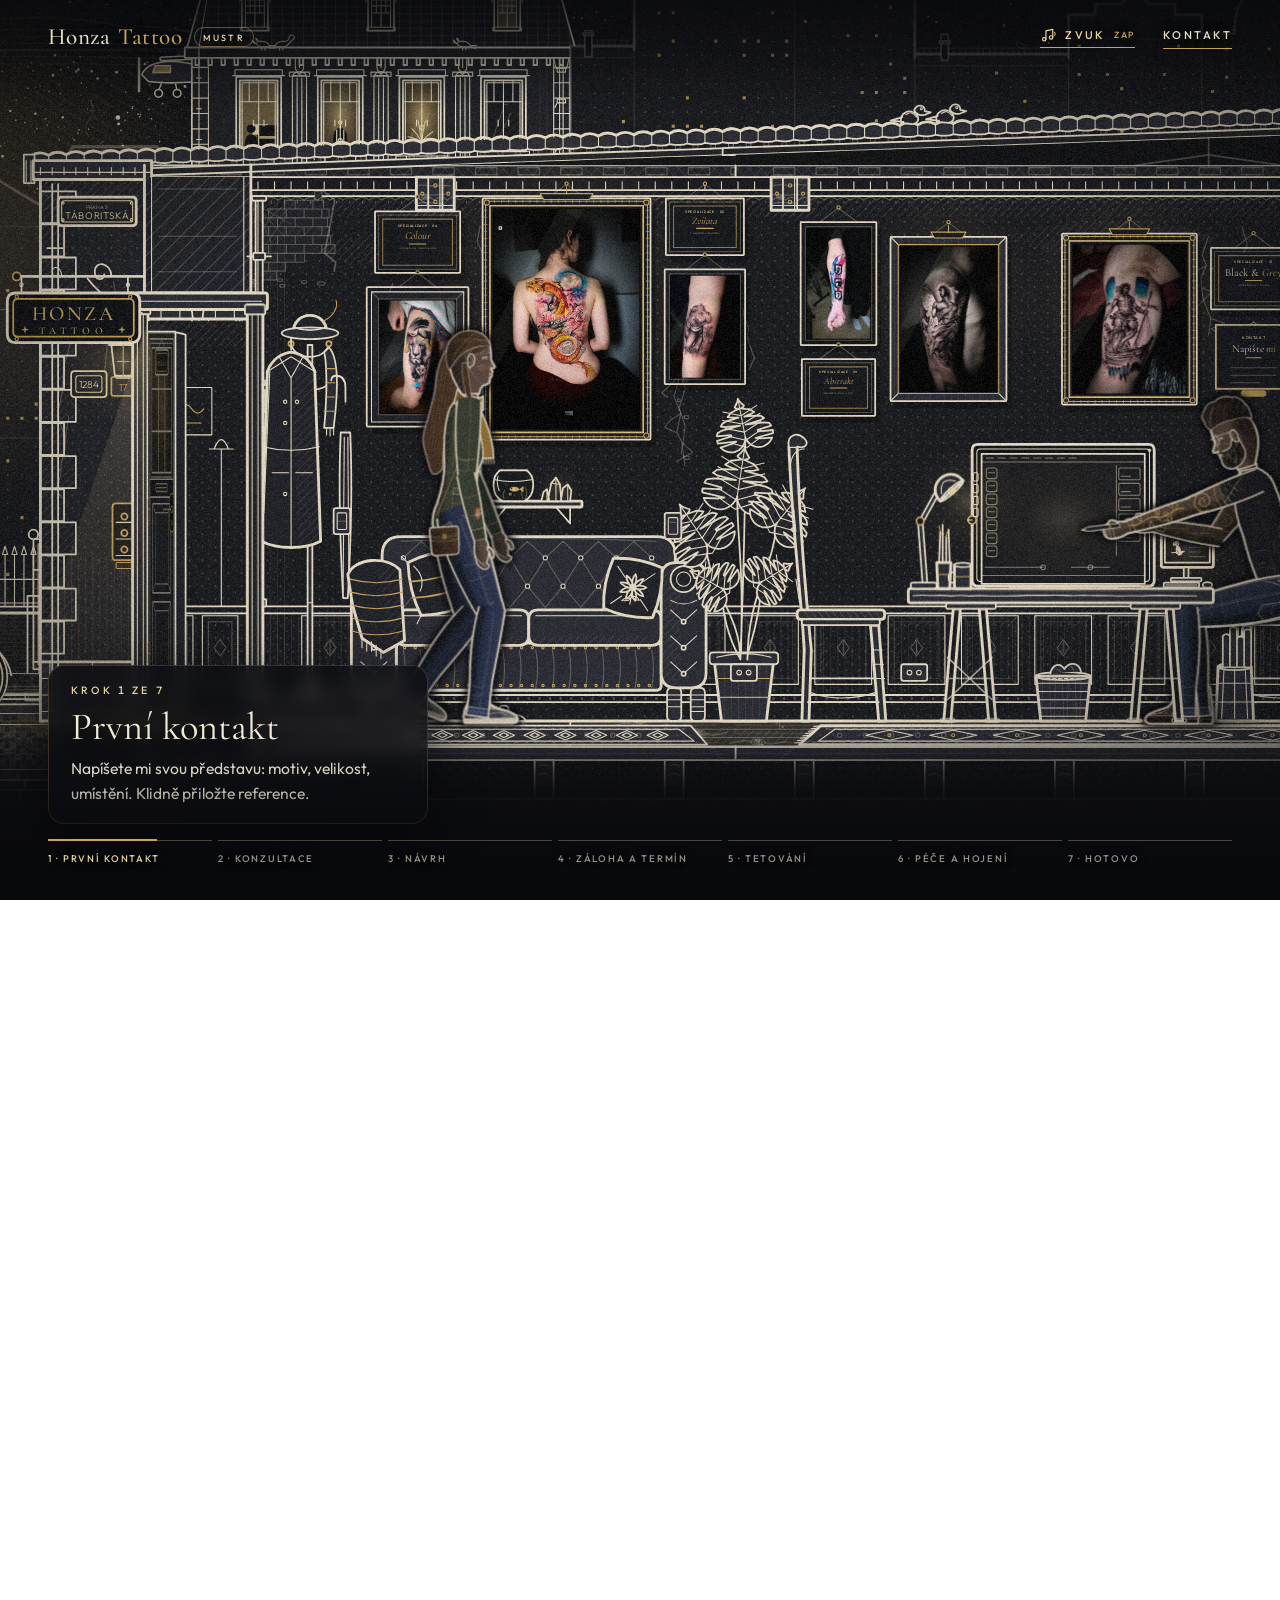
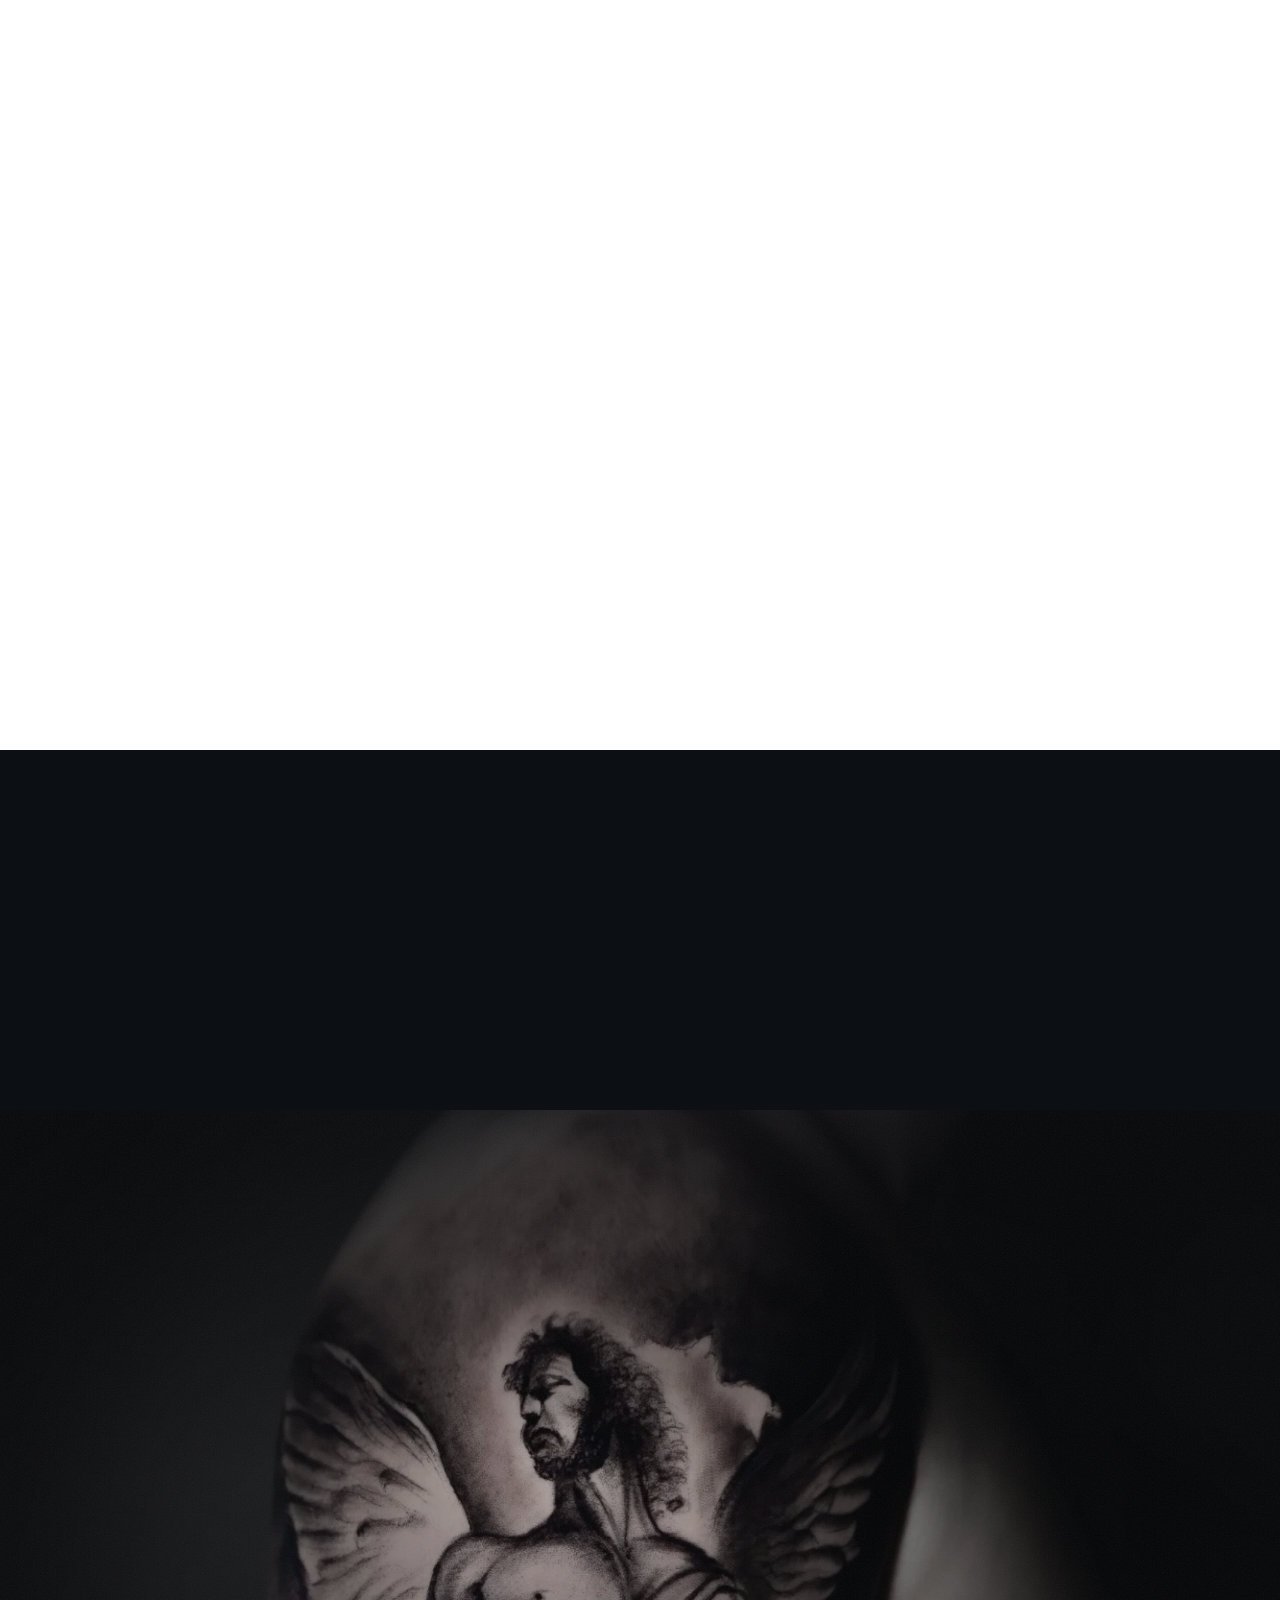
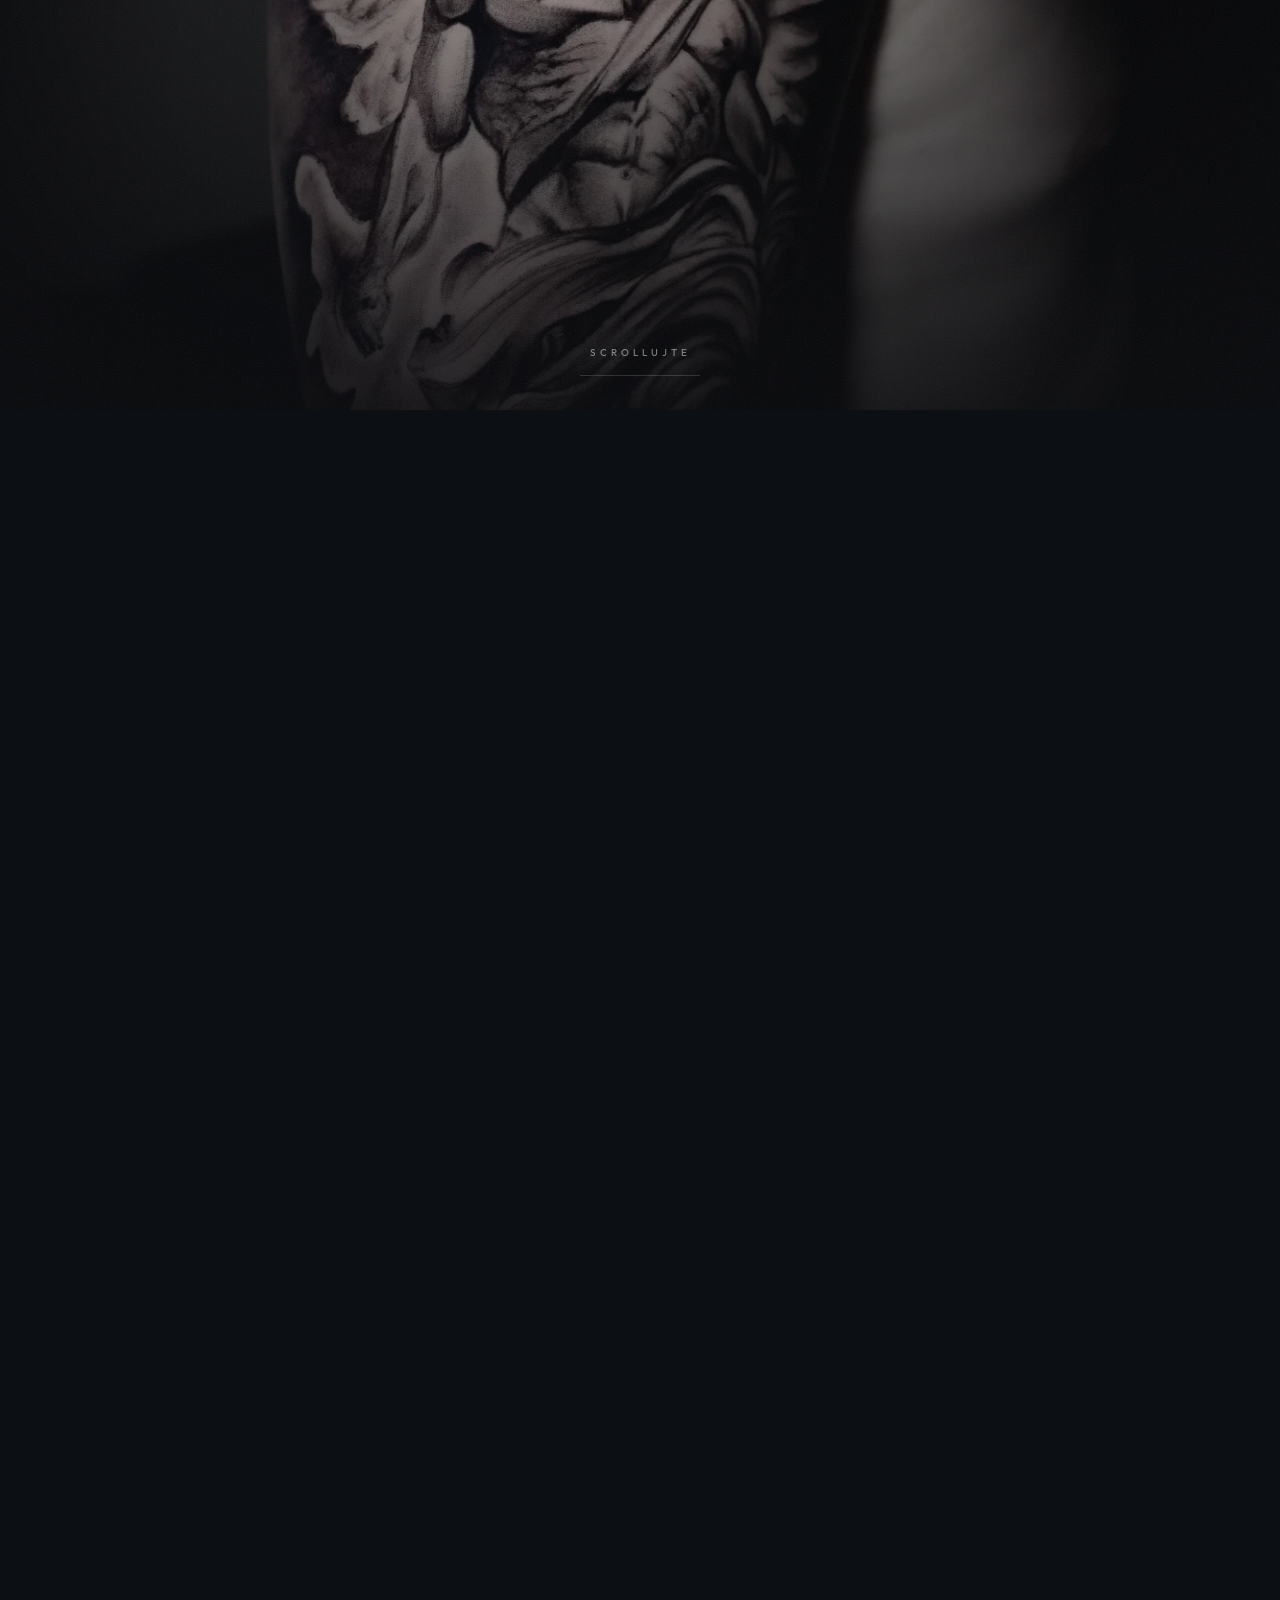
==== commit 7f2a5ee3: "Rozpracováno: kontakt jako poslední obraz na zdi (let do rámu s formulářem), předání z příběhu do an" ====
--- a/preview-pribeh.html
+++ b/preview-pribeh.html
@@ -499,7 +499,8 @@
 @media (max-width:720px){.caption{padding:12px 16px 14px;left:12px;right:12px;max-width:none}.cap-p{font-size:.9rem}.intro::before{inset:-40px -30px -40px -30px}}
 /* film za andelem: let po zdi galerie mezi fotkami (scena prekryje film) */
 .st-veil{position:absolute;inset:0;pointer-events:none;opacity:0;z-index:3;background:radial-gradient(ellipse at 50% 50%,rgba(7,8,11,0) 35%,rgba(7,8,11,.6) 100%),linear-gradient(180deg,rgba(7,8,11,.35) 0%,rgba(7,8,11,0) 25%,rgba(7,8,11,0) 75%,rgba(7,8,11,.45) 100%)}
-.stage.gal{position:fixed;inset:0;z-index:5}
+.stage.gal,.stage.fix{position:fixed;inset:0;z-index:5}
+#hero .sc-stage.sc-fix{position:fixed;top:0;left:0;right:0}
 .stage.gal>*:not(#world):not(.st-veil):not(.st-shade):not(.grain){visibility:hidden!important;opacity:0!important}
 
 /* napojeni na web */
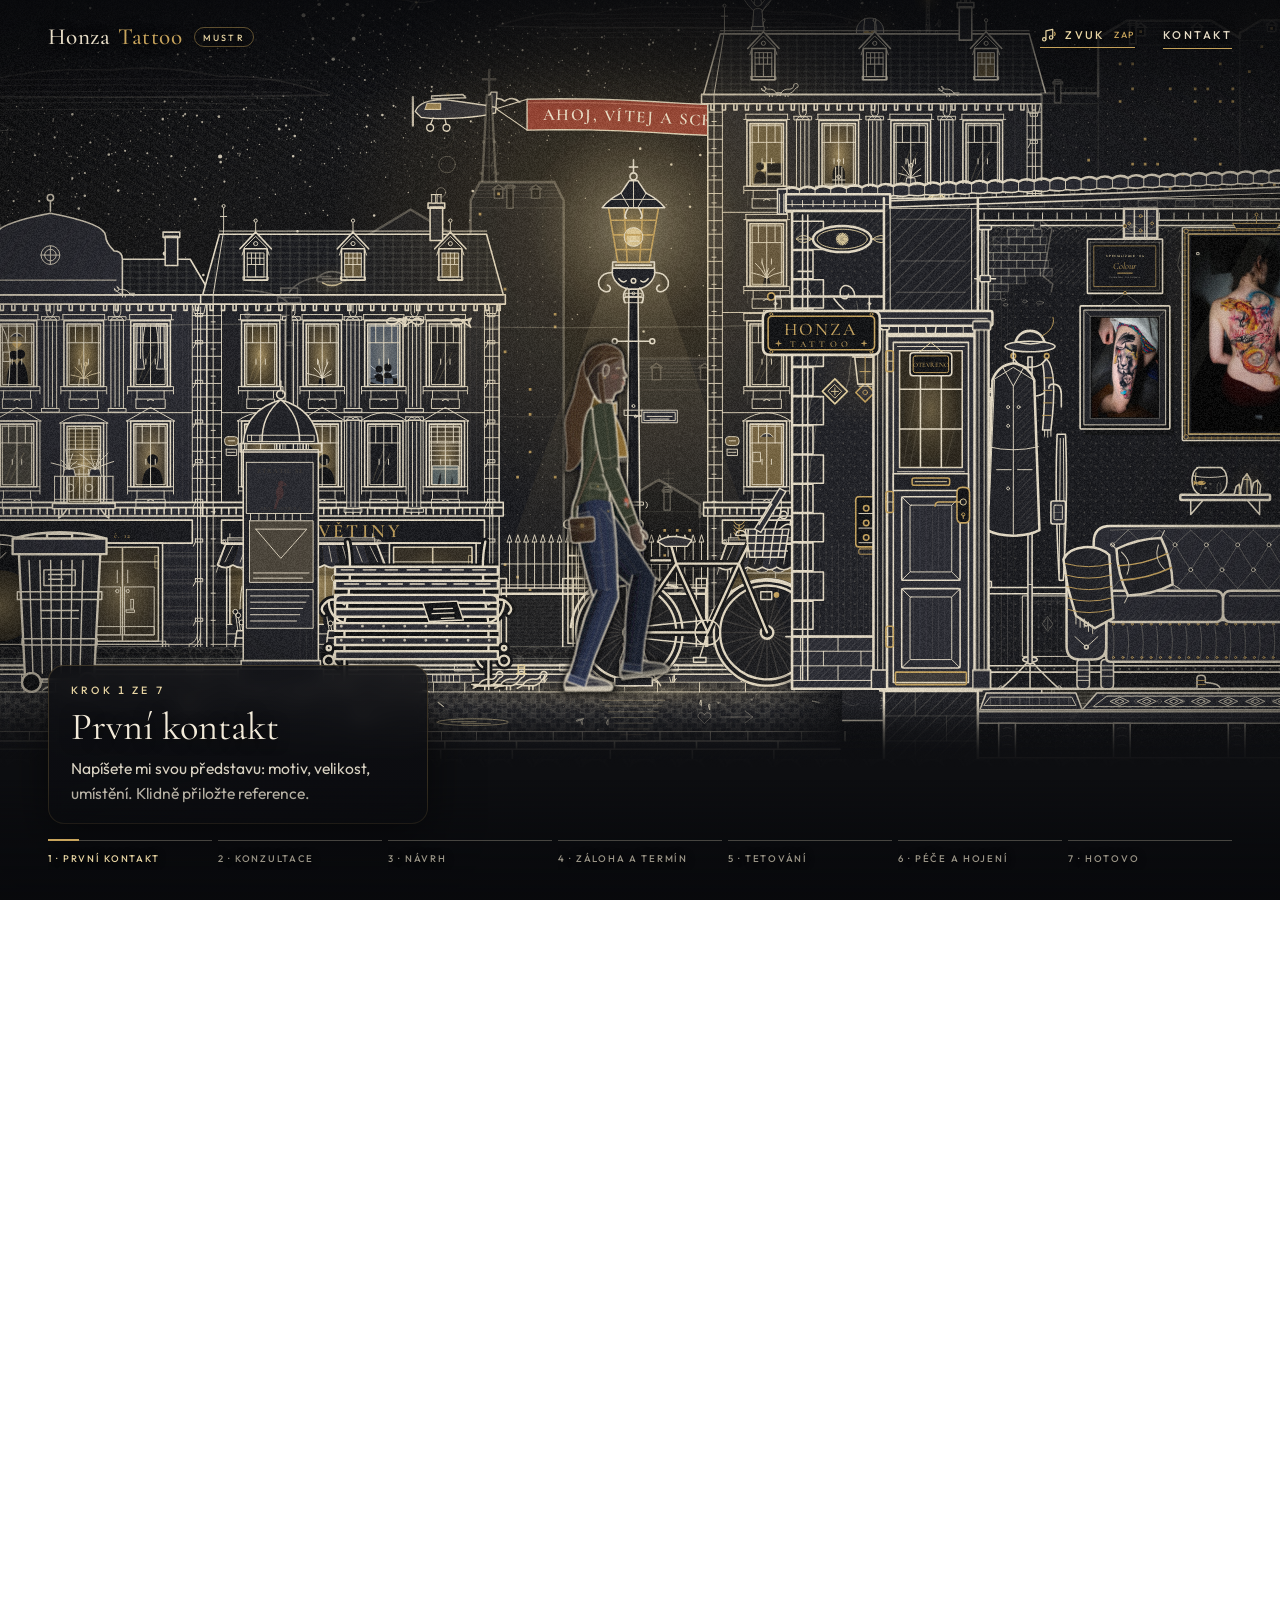
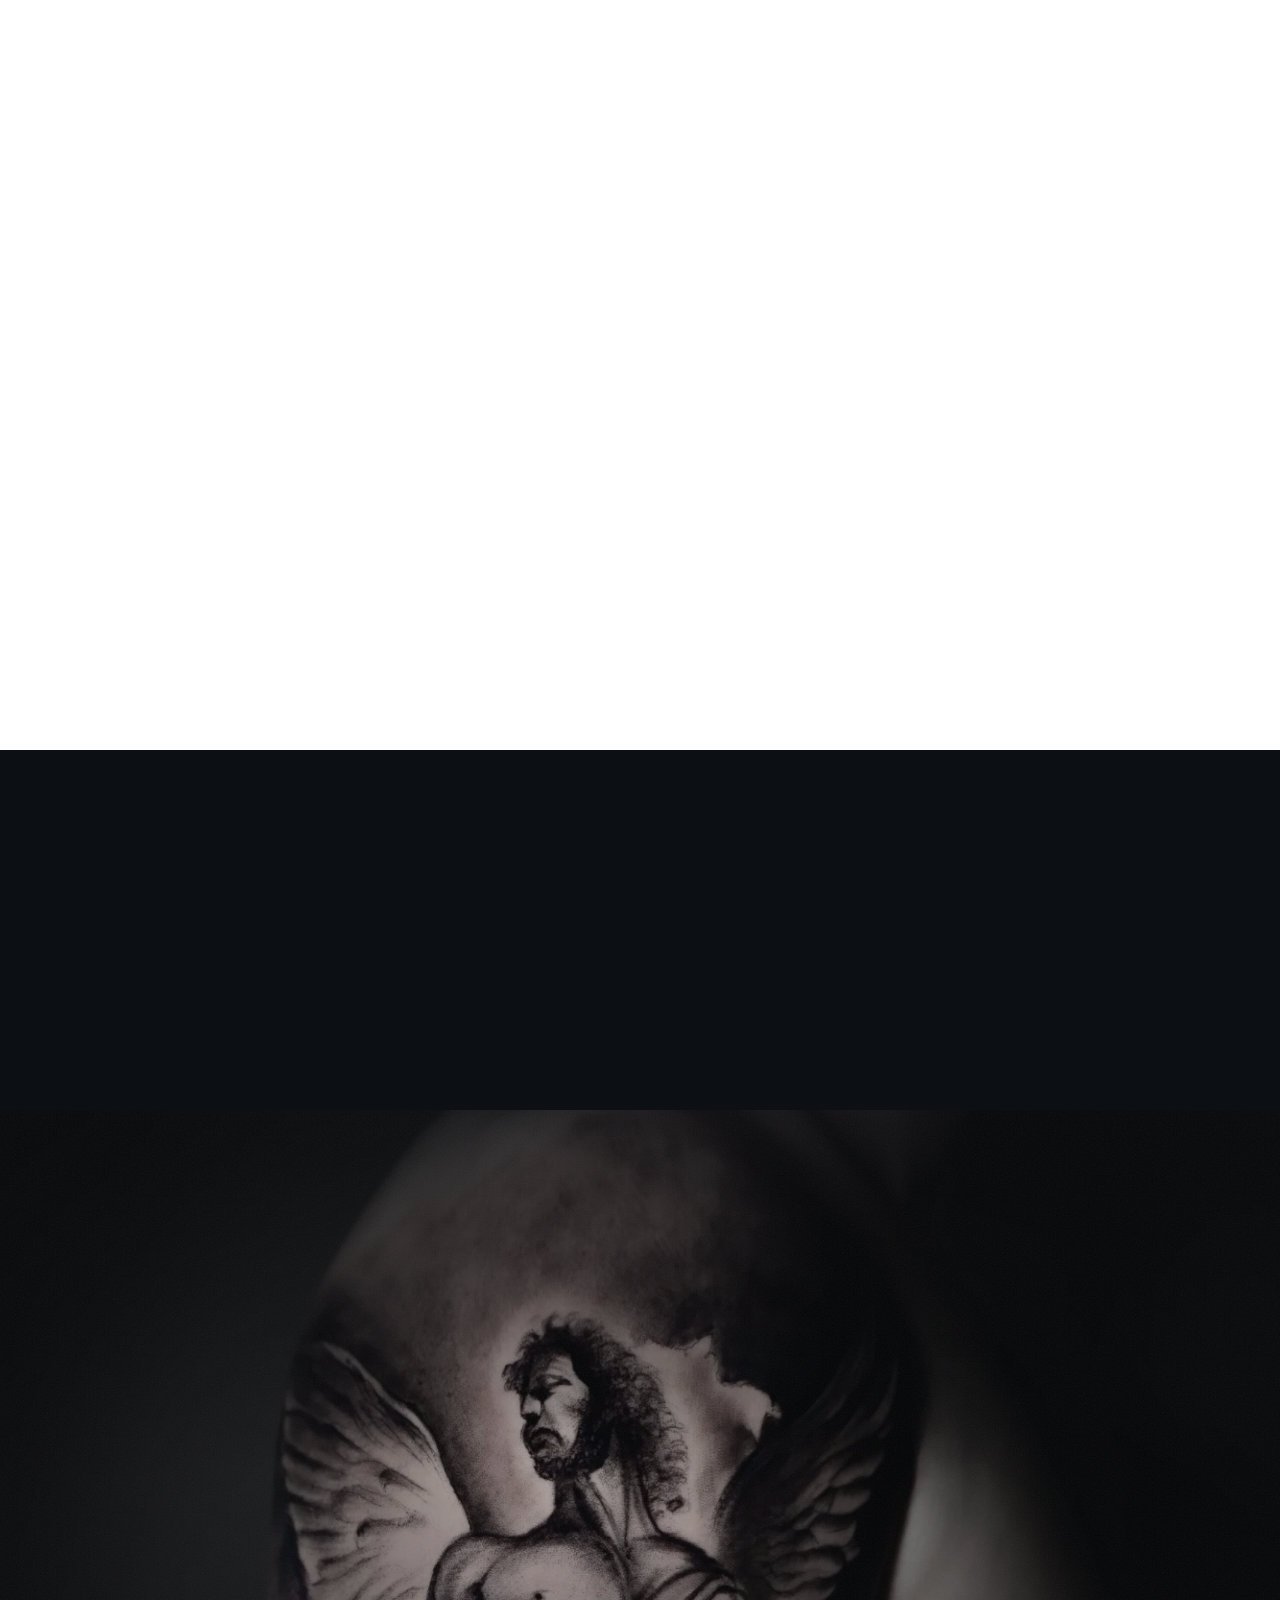
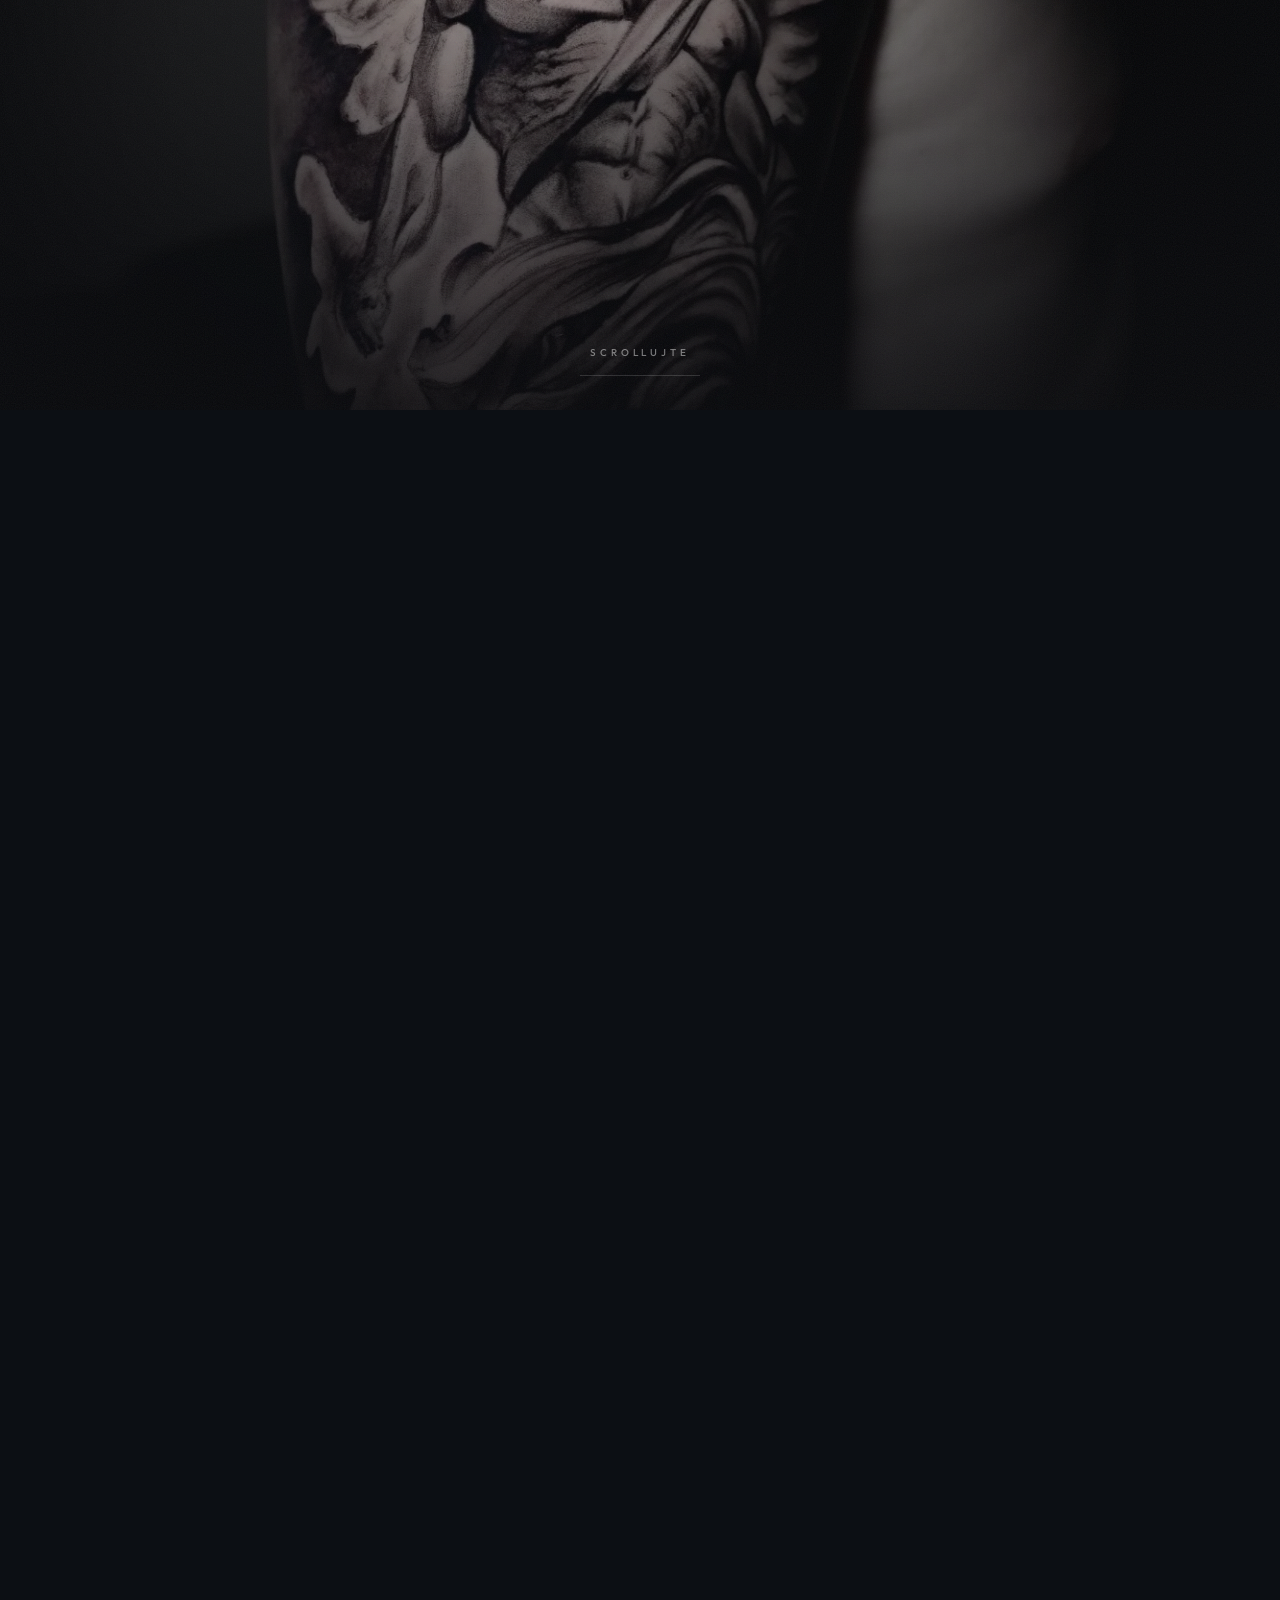
==== commit 878aa0d4: "Rozpracováno (verze 16): plachta, tramvaj, dekorace místo cedulí, karty na střed, kalendář 2. 11., t" ====
--- a/preview-pribeh.html
+++ b/preview-pribeh.html
@@ -293,8 +293,10 @@
 <link rel="stylesheet" href="scrolly.css?v=16">
 <style>
 /* ===== v14 (12. 11. 2026): horni lista nenapadna jako lista kroku v pribehu; kontakt v ramu v designu studia ===== */
-nav,nav.sc{padding:16px clamp(16px,4vw,48px) 26px;background:linear-gradient(180deg,rgba(8,9,12,.9) 0,rgba(8,9,12,.55) 55%,rgba(8,9,12,0) 100%);backdrop-filter:none;-webkit-backdrop-filter:none;box-shadow:none}
-.nl{font-size:1.3rem;text-shadow:0 1px 12px rgba(0,0,0,.9)}
+nav,nav.sc{padding:18px clamp(16px,4vw,48px) 26px;background:linear-gradient(180deg,rgba(8,9,12,.9) 0,rgba(8,9,12,.55) 55%,rgba(8,9,12,0) 100%);backdrop-filter:none;-webkit-backdrop-filter:none;box-shadow:none}
+.nl{font-size:1.45rem;text-shadow:0 1px 12px rgba(0,0,0,.9)}
+@media(max-width:720px){.nl{font-size:1.2rem}}
+.contact.c-pic .rl,.contact.c-pic .rr{opacity:1!important;transform:none!important;transition:none!important}
 @media(min-width:769px){.nk{display:grid;grid-template-columns:repeat(3,1fr);gap:6px;width:min(420px,40vw)}}
 .nk a,nav.sc .nk a{display:block;font-size:.6rem;font-weight:500;letter-spacing:.2em;color:rgba(231,221,199,.62);padding:10px 0 0;border-top:1px solid rgba(231,221,199,.26);text-shadow:0 1px 8px rgba(0,0,0,.9);white-space:nowrap}
 .nk a::after{top:-1.5px;bottom:auto;left:0;height:2px;width:0;background:var(--gold);transition:width .4s var(--ease)}
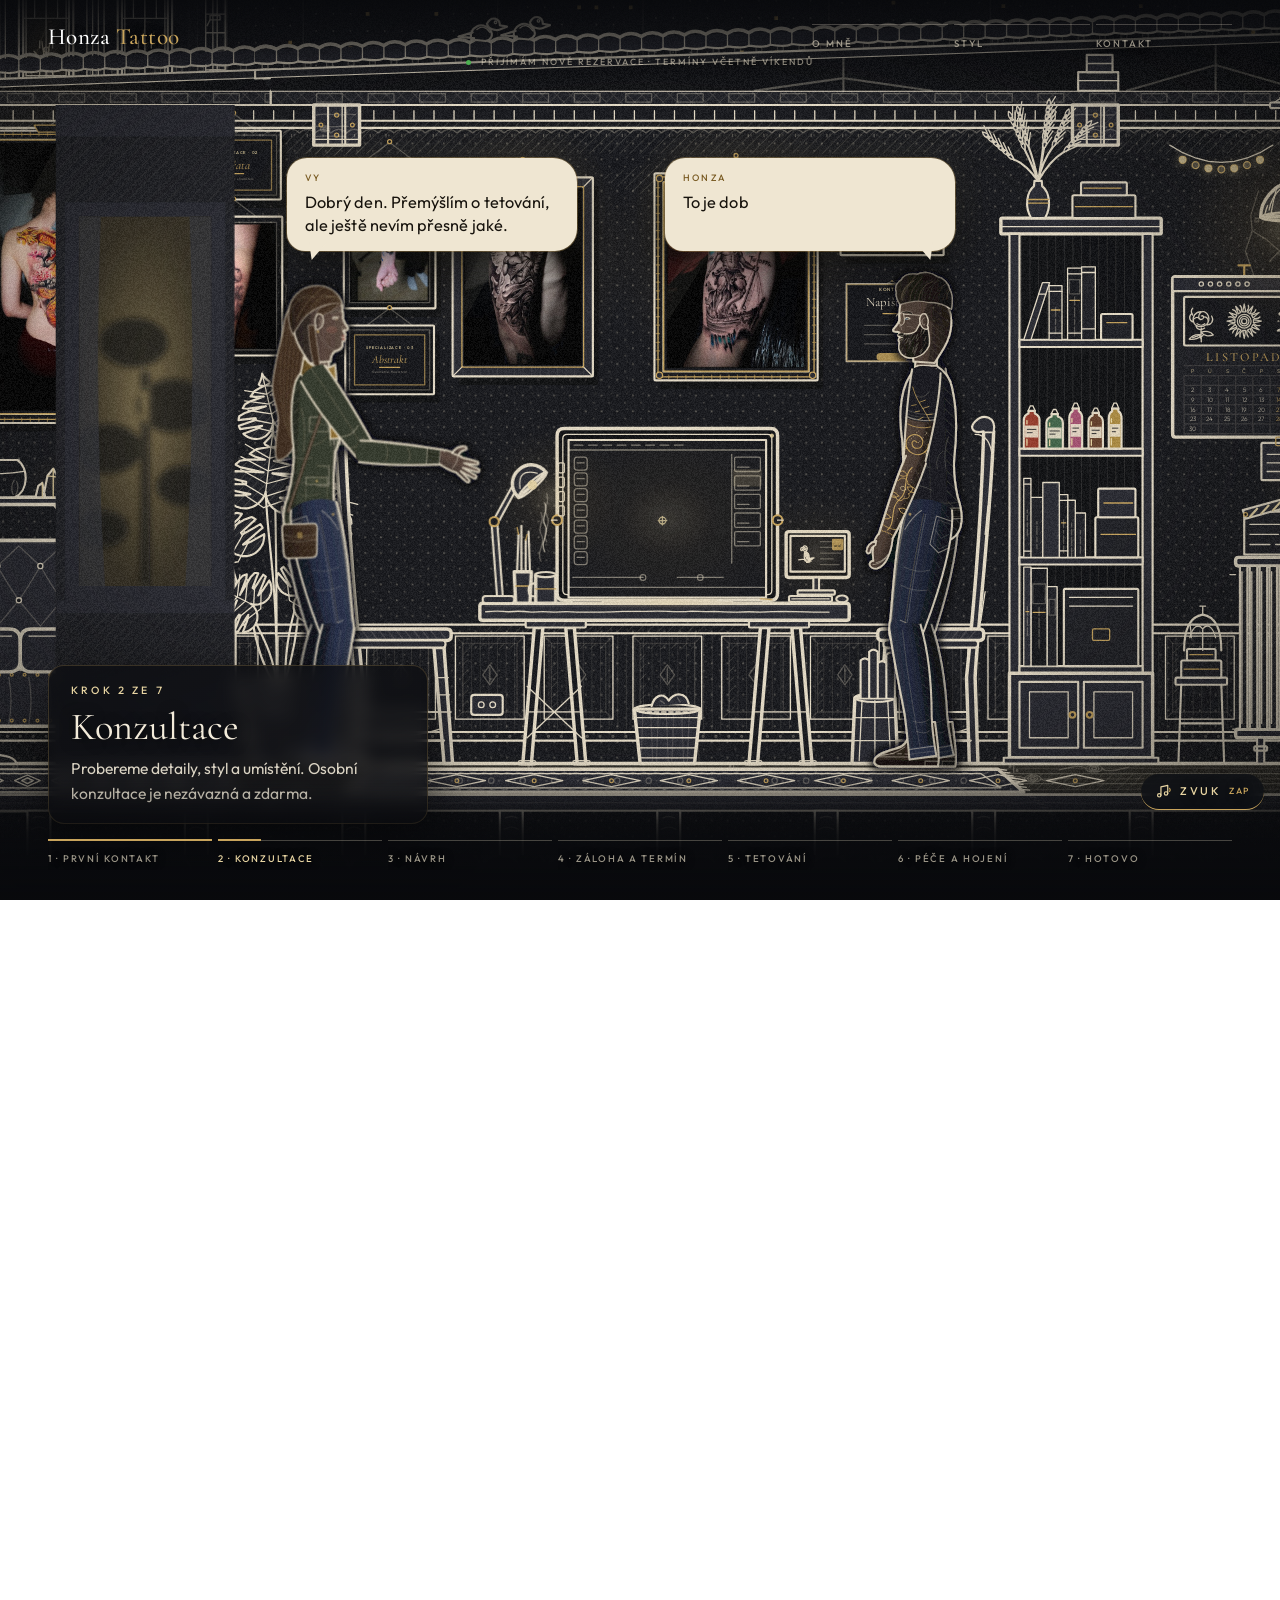
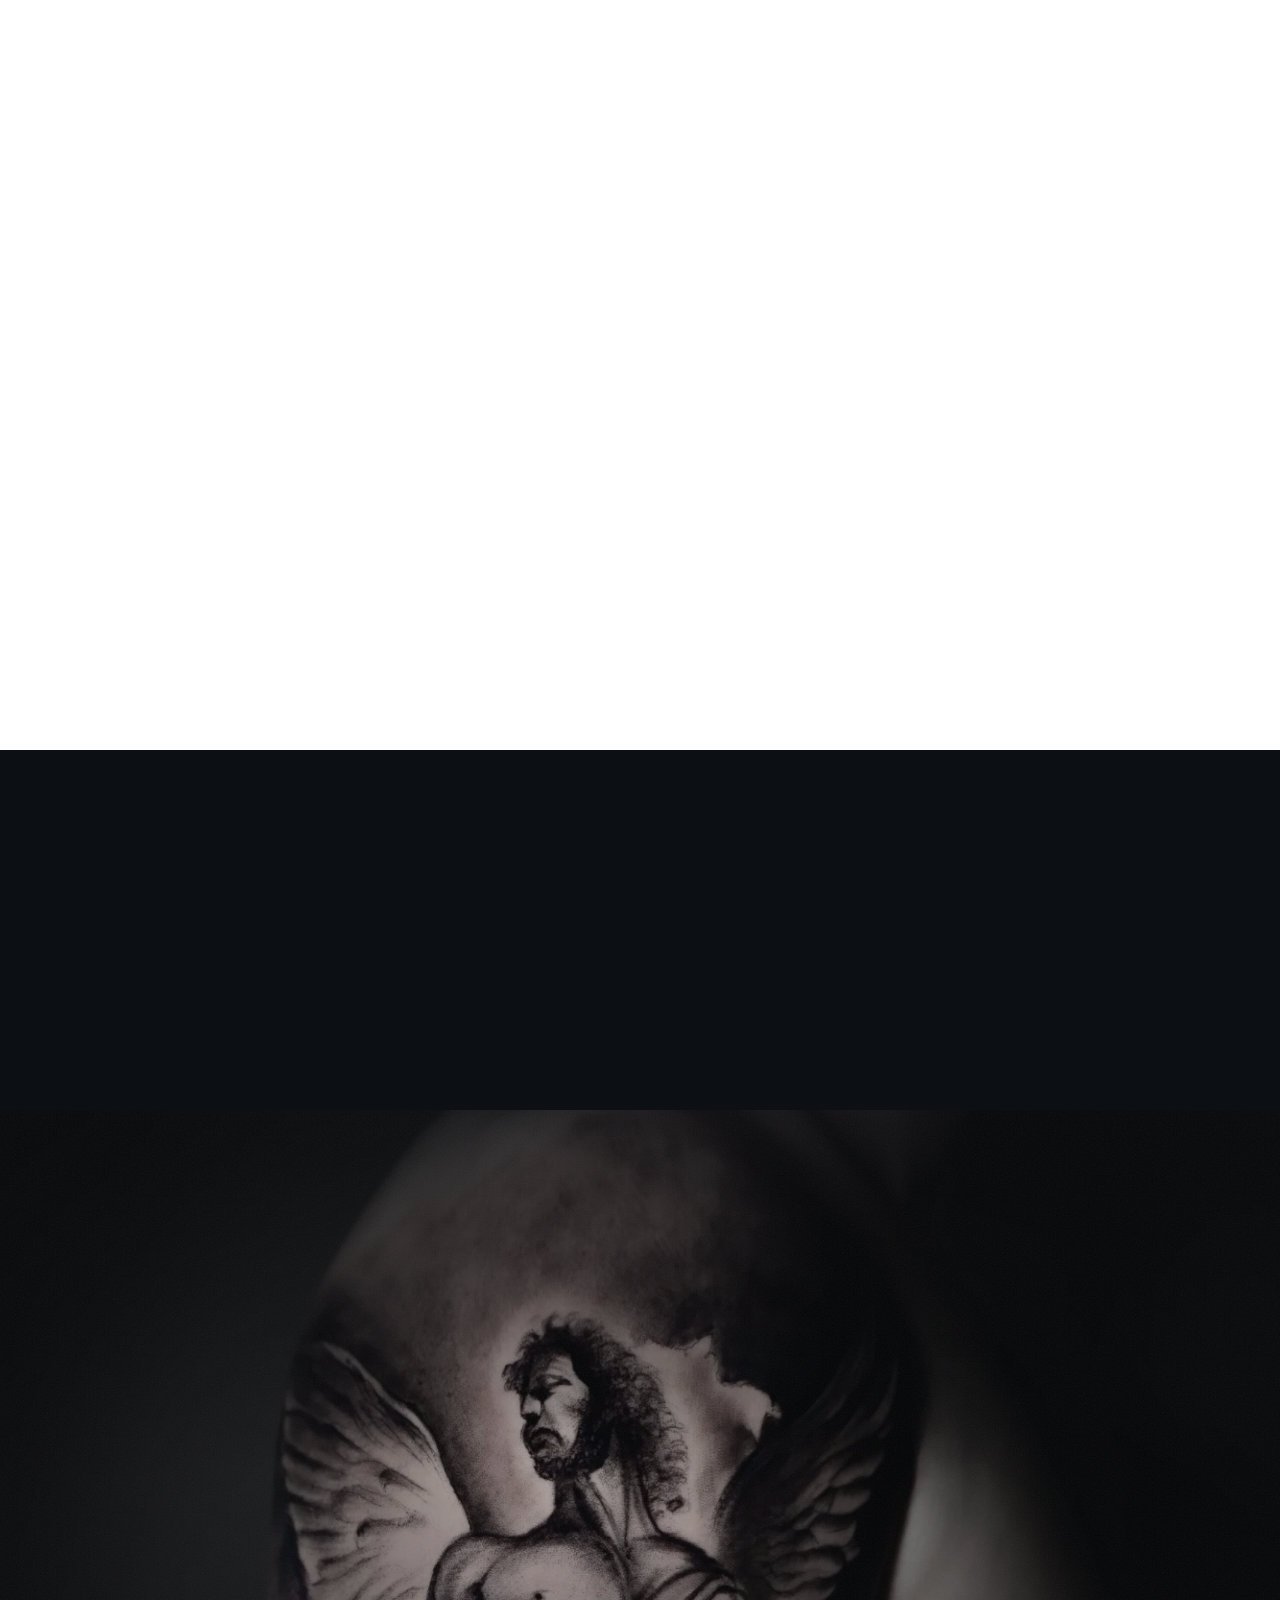
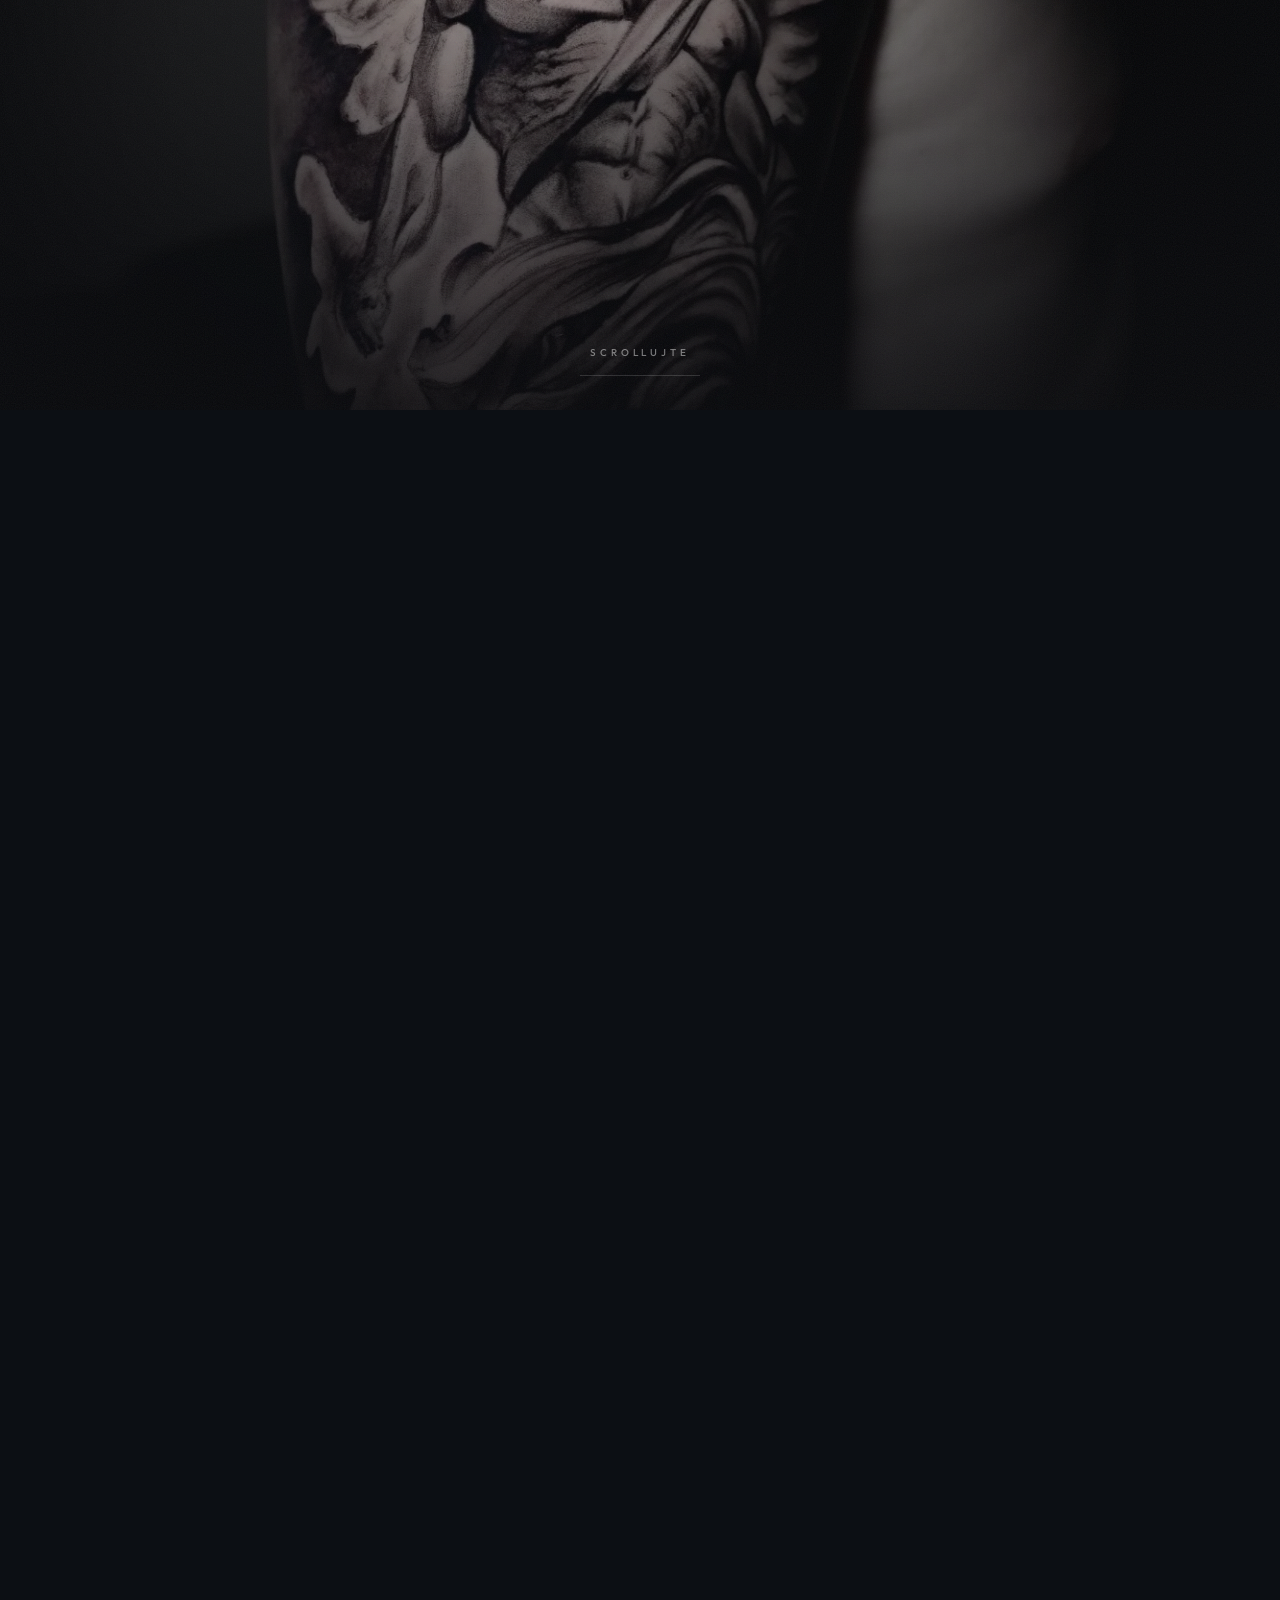
==== commit 5a7f5694: "Rozpracováno (verze 17): fasáda studia, která se rozplyne po vstupu, Lipanská na tramvaji, jeden ply" ====
--- a/preview-pribeh.html
+++ b/preview-pribeh.html
@@ -510,14 +510,15 @@
 #story *{box-sizing:border-box}
 #hero{position:relative;z-index:1}
 #nb,.announce-bar{transition:opacity .5s}
-.in-story #nb,.in-story .announce-bar,.in-story .mm,.in-story #sticky-cta,.in-story #btt,.in-story #scroll-progress{opacity:0!important;pointer-events:none!important}
+.in-story #sticky-cta,.in-story #btt,.in-story #scroll-progress{opacity:0!important;pointer-events:none!important}
 #sticky-cta,#btt,#scroll-progress{transition:opacity .5s}
 #hero{background:#0C0F14}
 #hero::before{content:'';position:absolute;left:0;right:0;bottom:100%;height:40vh;background:#0C0F14;pointer-events:none}
-/* po pribehu zustane jen tlacitko zvuku vpravo dole */
-body:not(.in-story) #story .top{top:auto;bottom:calc(90px + env(safe-area-inset-bottom,0px));left:auto;right:16px;padding:0}
-body:not(.in-story) #story .top .logo,body:not(.in-story) #story .top .top-cta{display:none}
-body:not(.in-story) #story .top .snd{background:rgba(12,15,20,.78);padding:9px 14px;border-radius:22px;margin:0;-webkit-backdrop-filter:blur(8px);backdrop-filter:blur(8px)}
+/* horni lista webu je videt uz behem pribehu (pri predani do filmu se nahore nic nemeni); z hlavicky pribehu zustava jen tlacitko zvuku vpravo dole */
+#story .top{top:auto;bottom:calc(90px + env(safe-area-inset-bottom,0px));left:auto;right:16px;padding:0}
+#story .top::before{display:none}
+#story .top .logo,#story .top .top-cta{display:none}
+#story .top .snd{background:rgba(12,15,20,.78);padding:9px 14px;border-radius:22px;margin:0;-webkit-backdrop-filter:blur(8px);backdrop-filter:blur(8px)}
 
 </style>
 </head>
@@ -1118,6 +1119,7 @@
 <script src="pribeh/street.js"></script>
 <script src="pribeh/studio.js"></script>
 <script src="pribeh/doors.js"></script>
+<script src="pribeh/facade.js"></script>
 <script src="pribeh/close.js"></script>
 <script src="pribeh/chars.js"></script>
 <script src="pribeh/audio.js"></script>
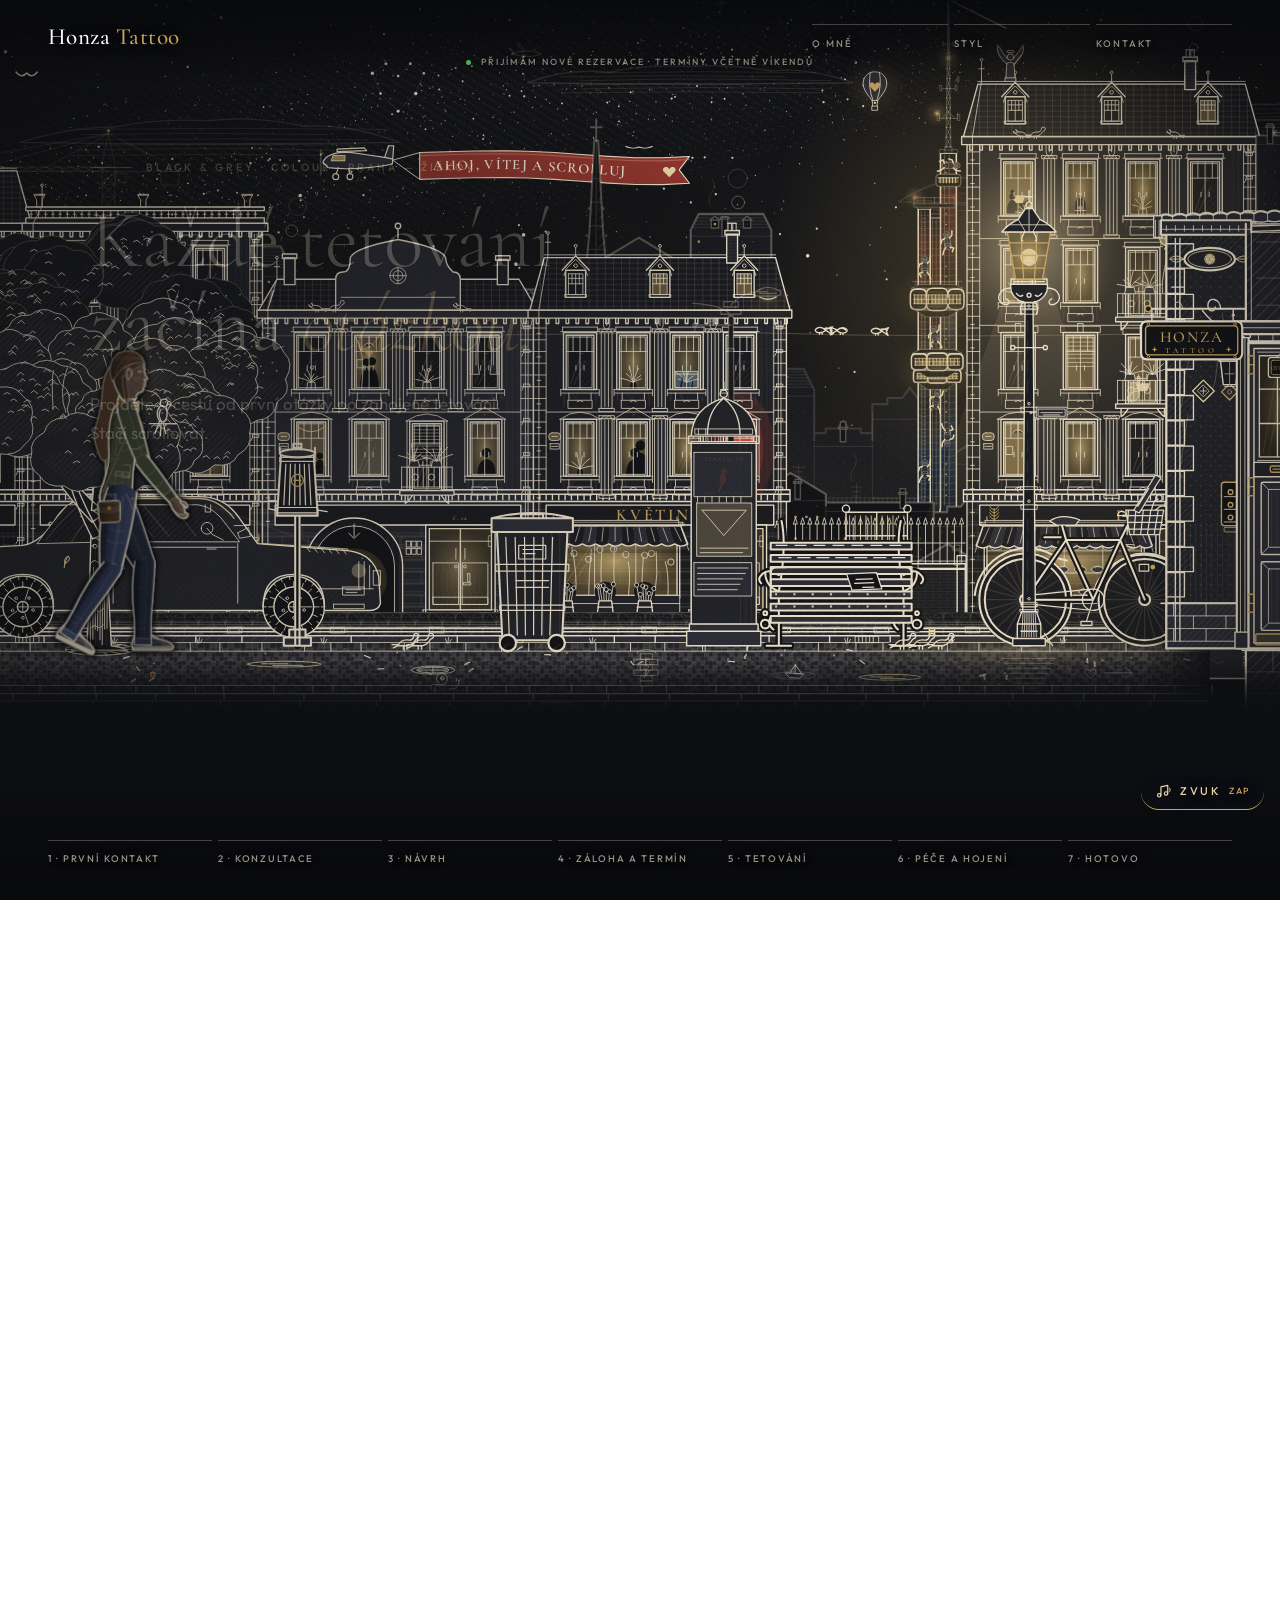
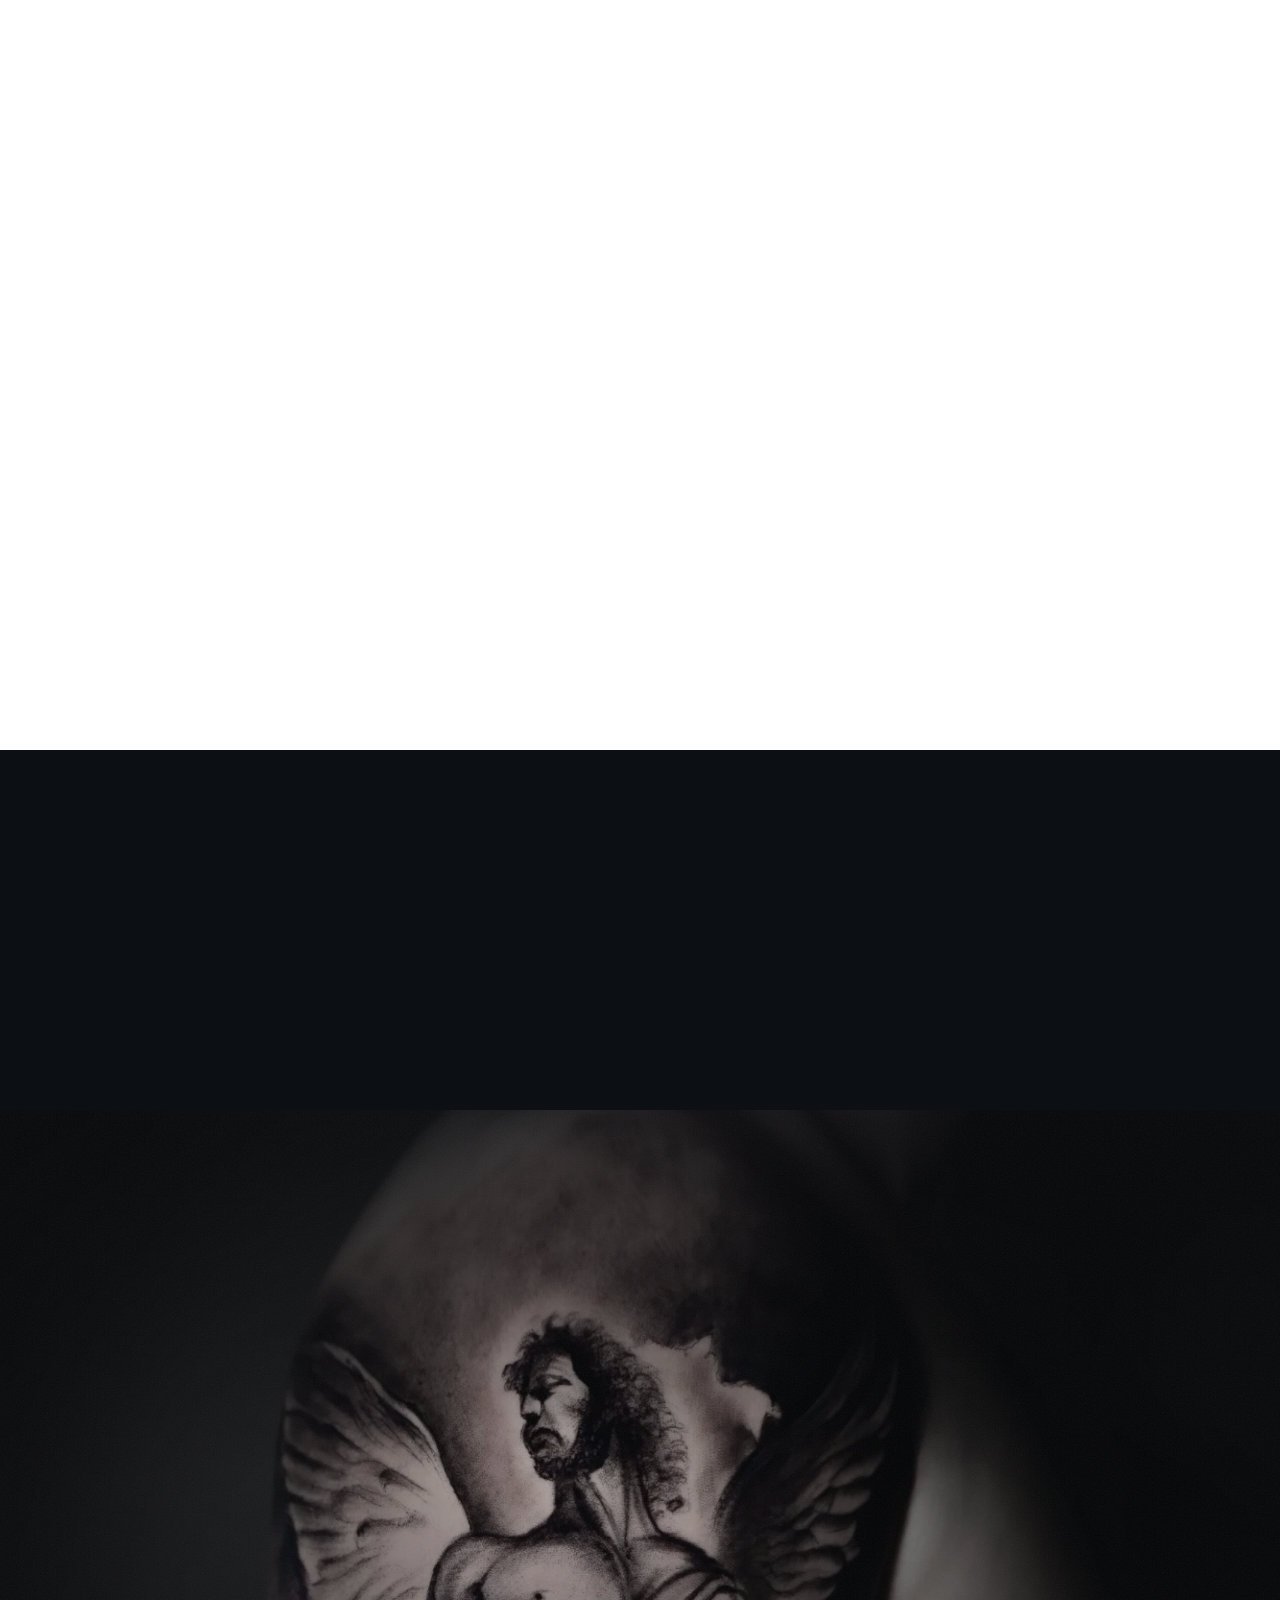
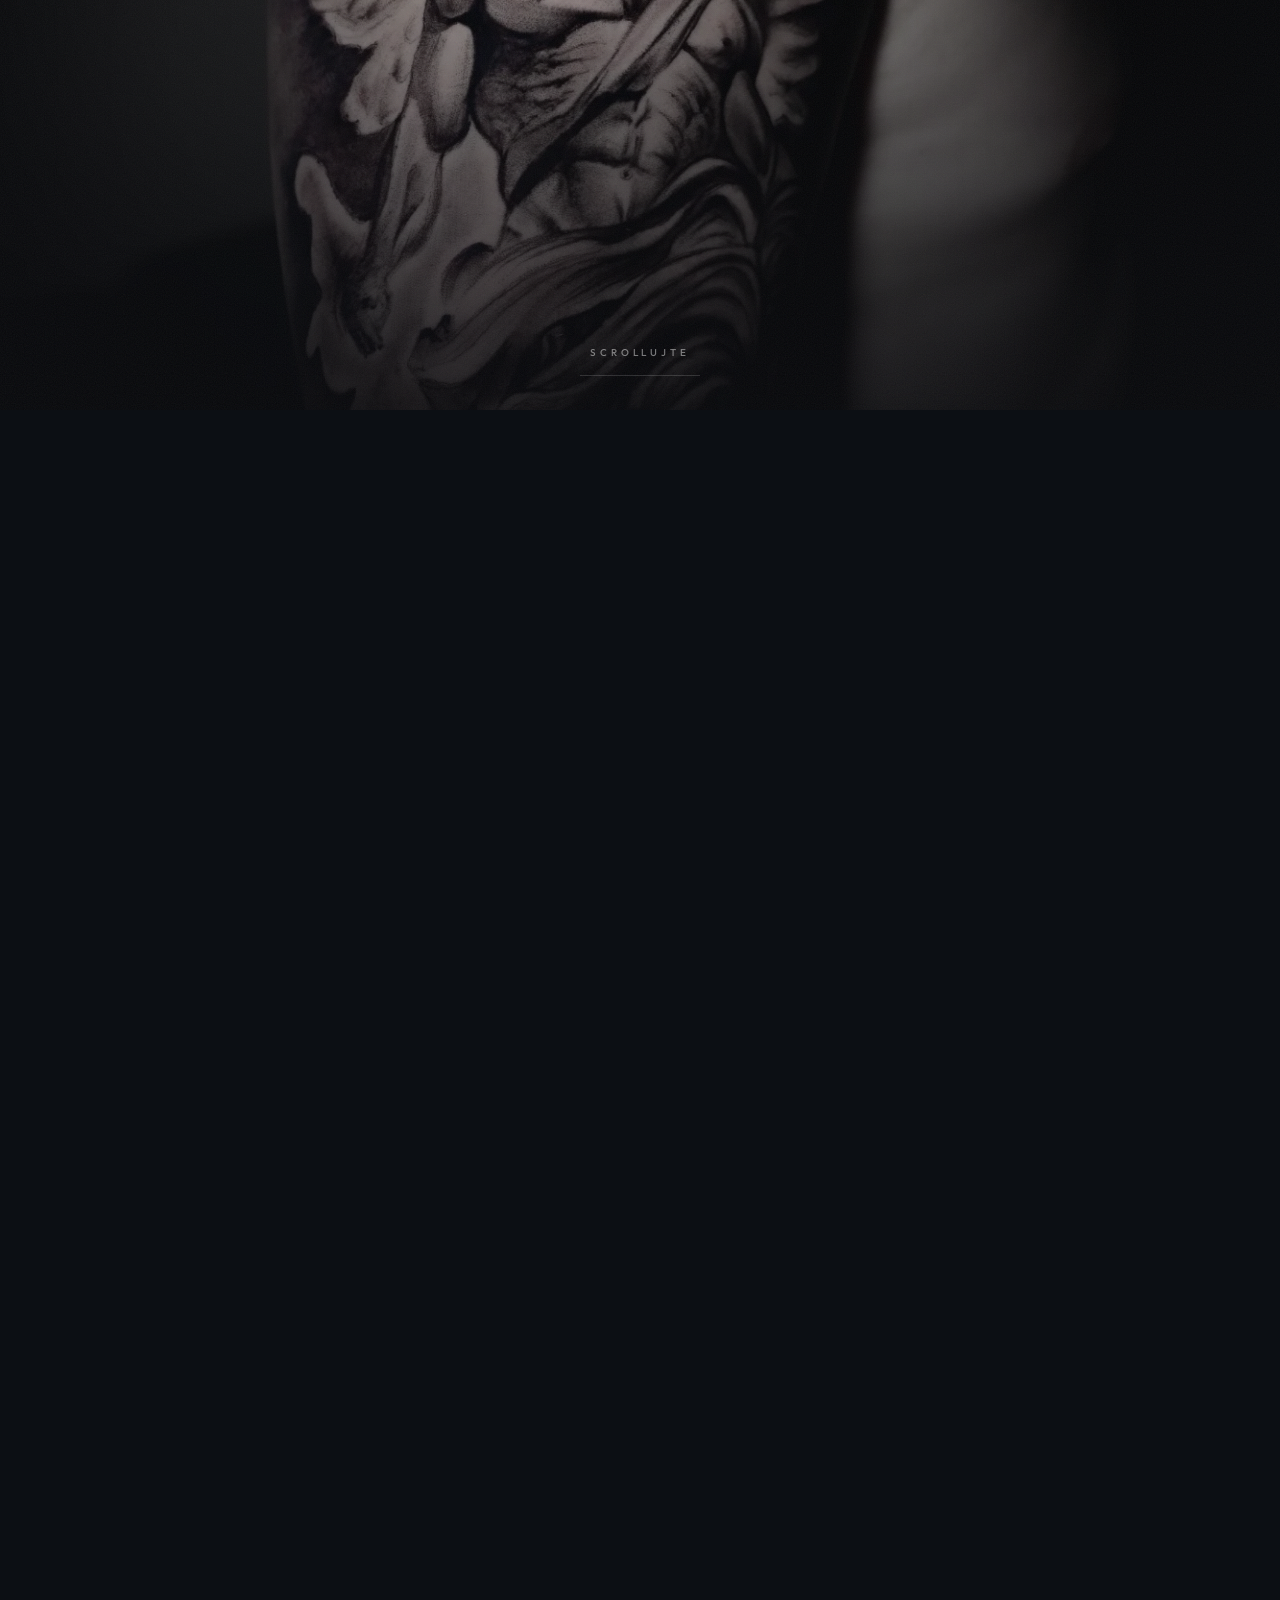
==== commit 37e28c16: "Verze 25: bez poskočení při předání z příběhu do filmu (prolnutí až za hranou, stejné zrno ve scéně " ====
--- a/preview-pribeh.html
+++ b/preview-pribeh.html
@@ -399,7 +399,7 @@
 .vignette{position:absolute;inset:0;pointer-events:none;background:radial-gradient(ellipse 75% 70% at 50% 46%,transparent 52%,rgba(0,0,0,.6) 100%)}
 .floorfade{position:absolute;left:0;right:0;bottom:0;height:min(260px,34vh);pointer-events:none;z-index:4;background:linear-gradient(to top,rgba(13,14,17,.94) 0,rgba(13,14,17,.7) 45%,rgba(13,14,17,0) 100%)}
 .introfade{position:absolute;inset:0;pointer-events:none;z-index:4;background:radial-gradient(ellipse 60% 70% at 18% 38%,rgba(13,14,17,.82) 0,rgba(13,14,17,.5) 45%,rgba(13,14,17,0) 75%)}
-.grain{position:absolute;inset:-50%;pointer-events:none;opacity:.07}
+.grain{position:absolute;inset:-50%;pointer-events:none;opacity:.07;z-index:4}
 
 /* UVOD */
 .intro{position:absolute;left:clamp(16px,7vw,110px);top:calc(22vh + env(safe-area-inset-top,0px));max-width:min(560px,calc(100% - 32px));z-index:5}
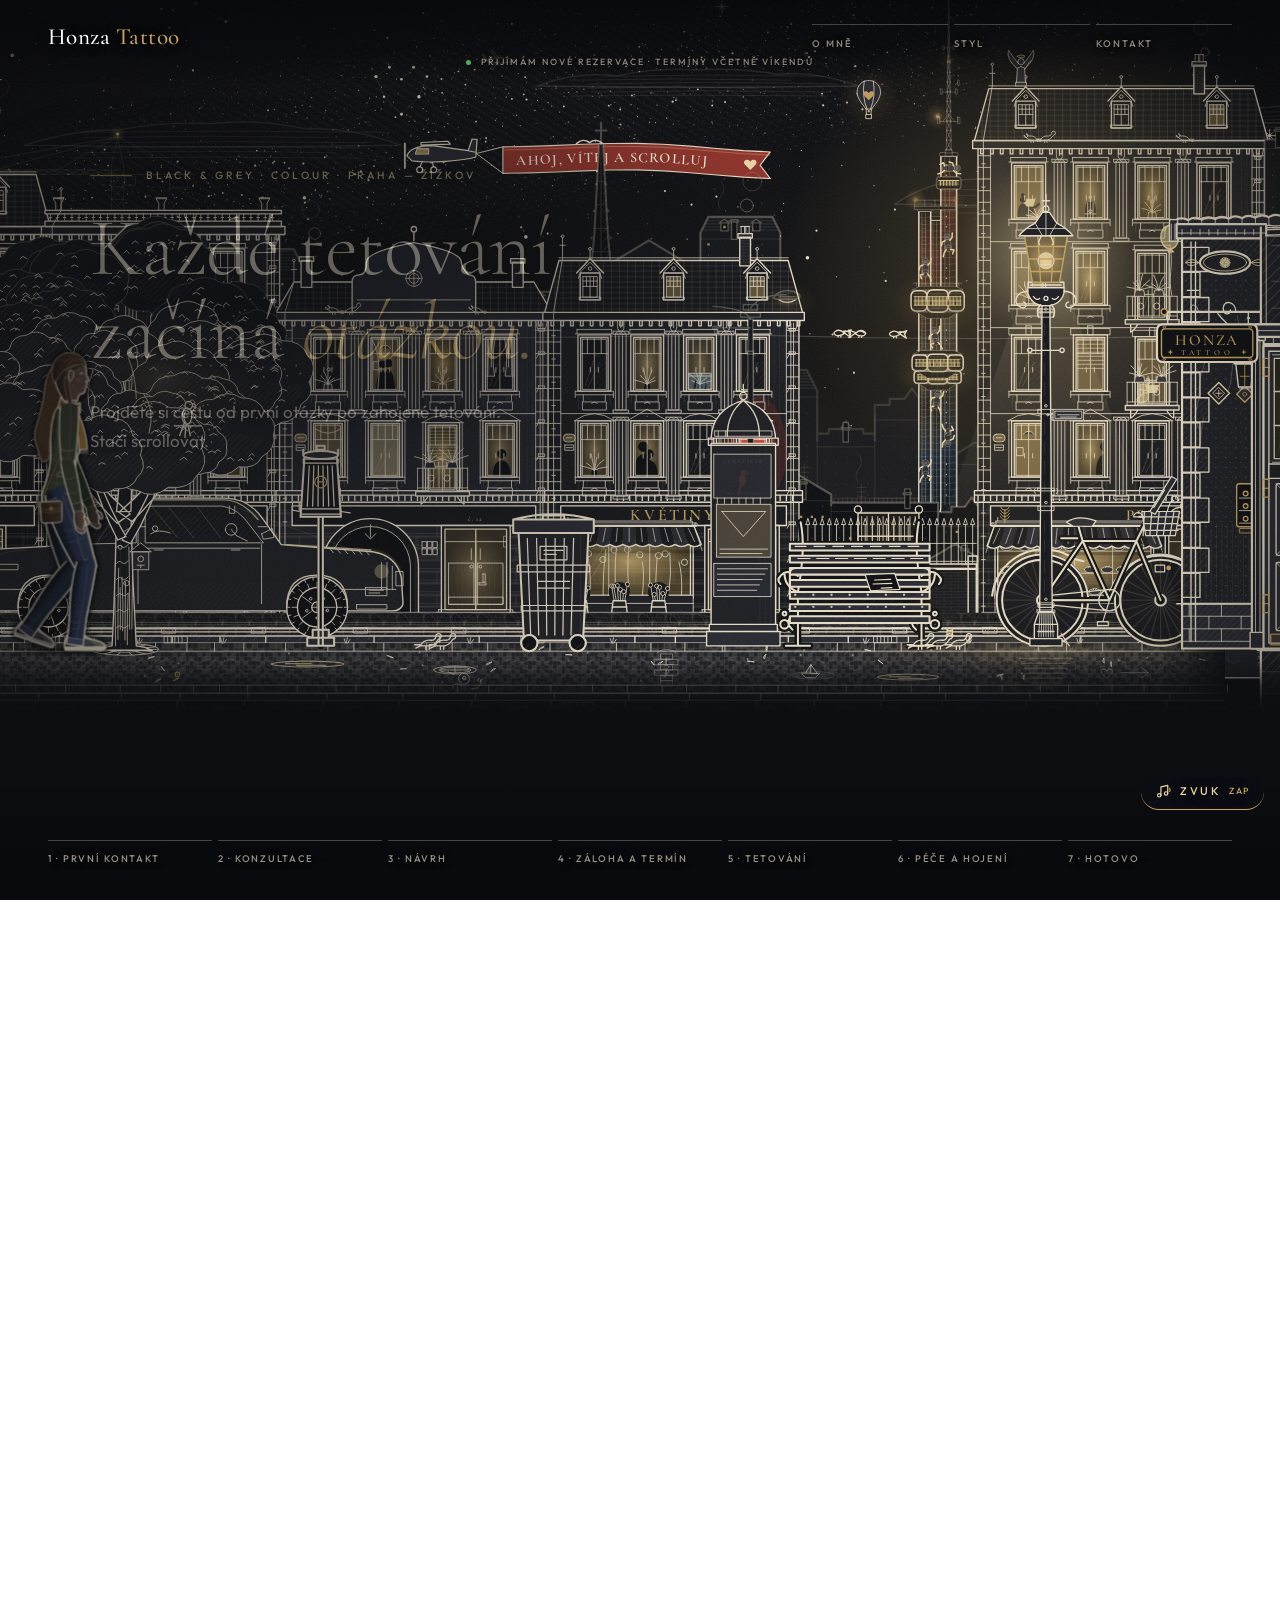
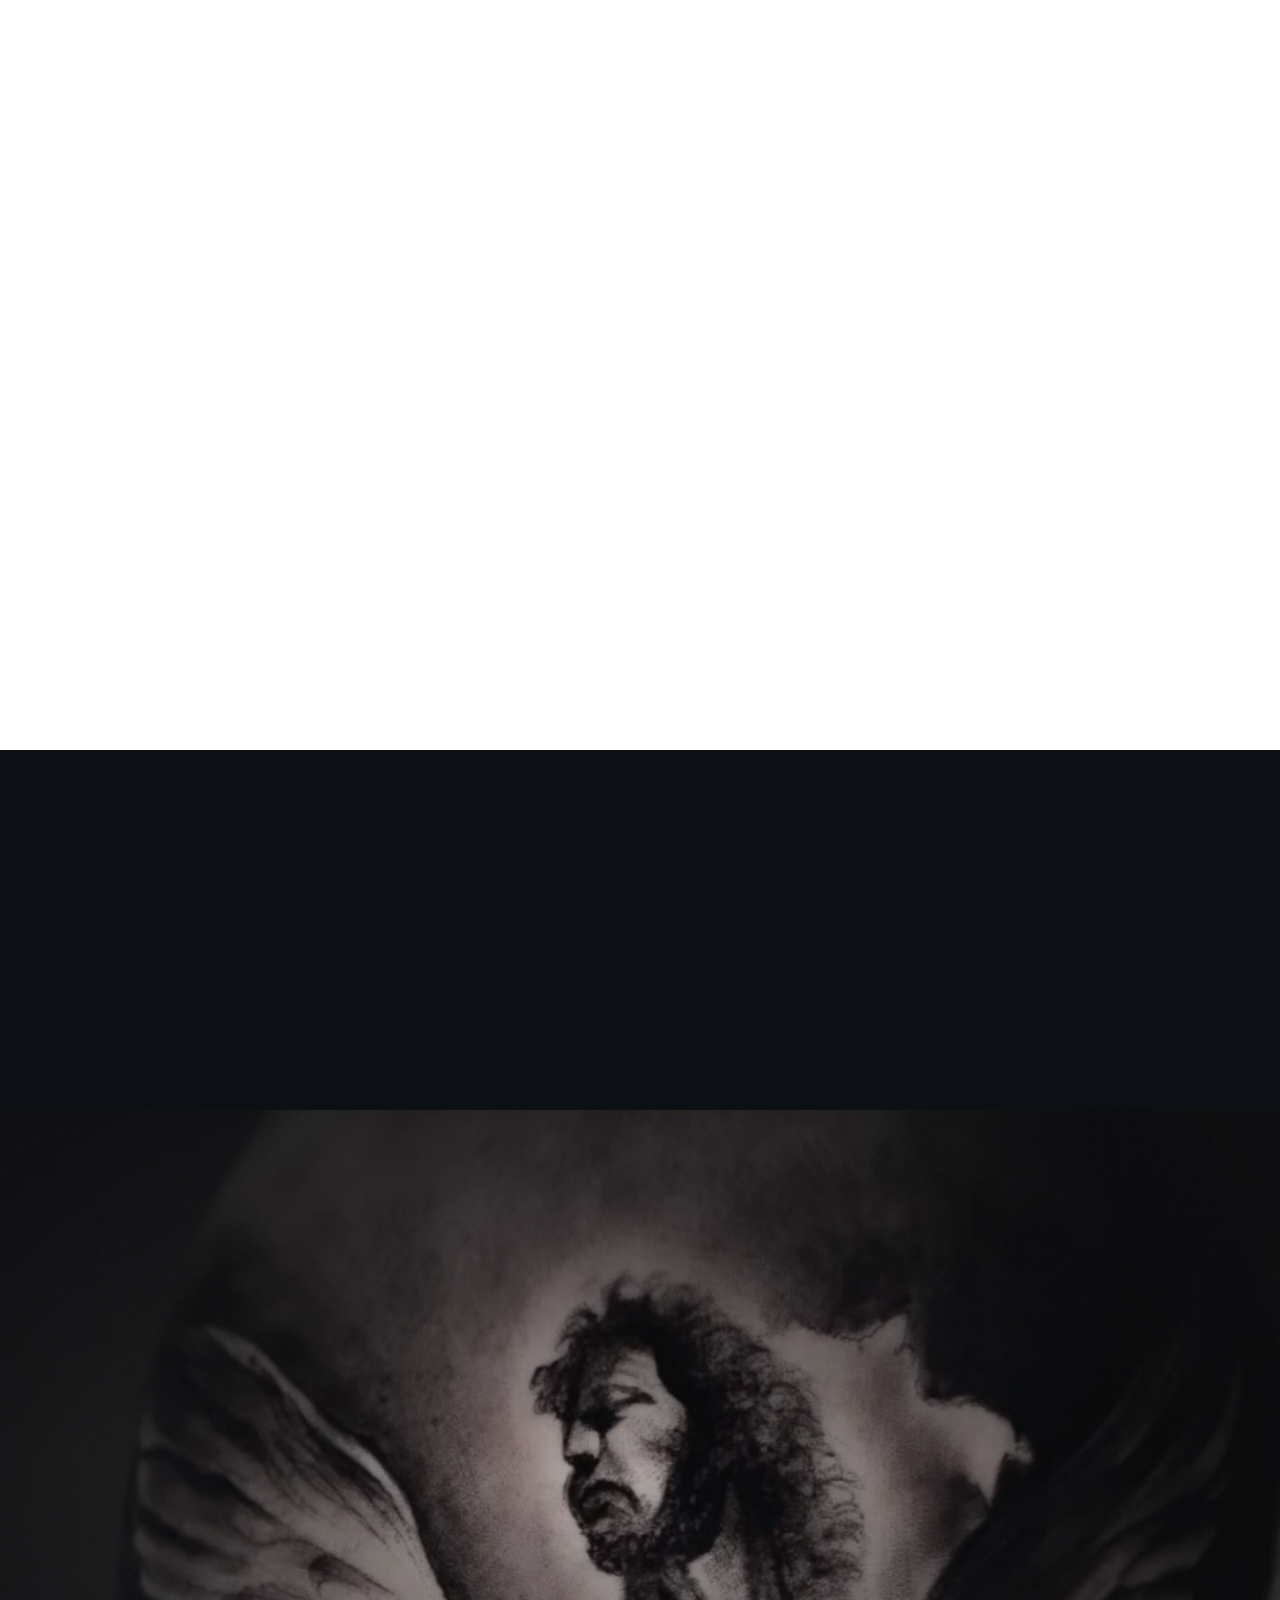
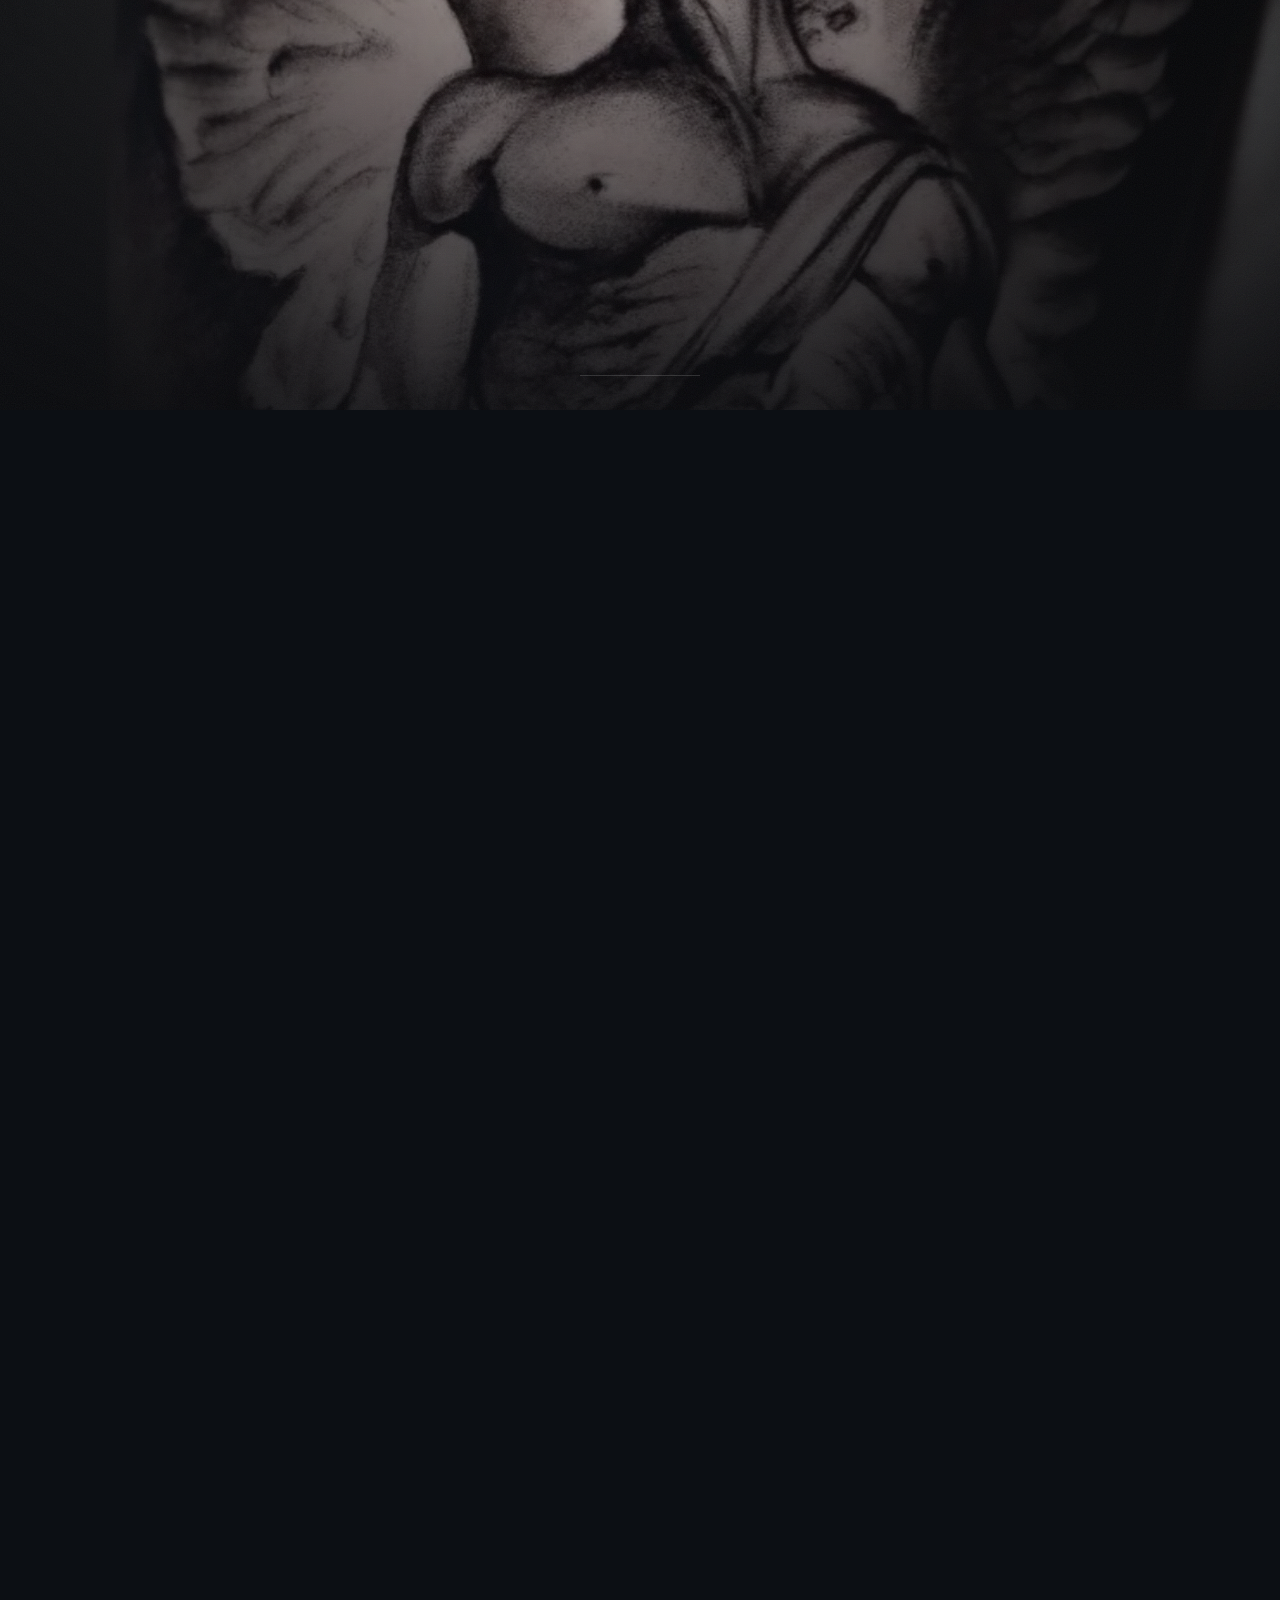
==== commit 9bb6f2e2: "Verze 27: zaseknute snimky na hrane pribeh/film (prepinani fix, visibility, _keep, in-story, vynucen" ====
--- a/preview-pribeh.html
+++ b/preview-pribeh.html
@@ -501,6 +501,7 @@
 @media (max-width:720px){.caption{padding:12px 16px 14px;left:12px;right:12px;max-width:none}.cap-p{font-size:.9rem}.intro::before{inset:-40px -30px -40px -30px}}
 /* film za andelem: let po zdi galerie mezi fotkami (scena prekryje film) */
 .st-veil{position:absolute;inset:0;pointer-events:none;opacity:0;z-index:3;background:radial-gradient(ellipse at 50% 50%,rgba(7,8,11,0) 35%,rgba(7,8,11,.6) 100%),linear-gradient(180deg,rgba(7,8,11,.35) 0%,rgba(7,8,11,0) 25%,rgba(7,8,11,0) 75%,rgba(7,8,11,.45) 100%)}
+.stage.gal{pointer-events:none}
 .stage.gal,.stage.fix{position:fixed;inset:0;z-index:5}
 #hero .sc-stage.sc-fix{position:fixed;top:0;left:0;right:0}
 .stage.gal>*:not(#world):not(.st-veil):not(.st-shade):not(.grain){visibility:hidden!important;opacity:0!important}
@@ -510,7 +511,7 @@
 #story *{box-sizing:border-box}
 #hero{position:relative;z-index:1}
 #nb,.announce-bar{transition:opacity .5s}
-.in-story #sticky-cta,.in-story #btt,.in-story #scroll-progress{opacity:0!important;pointer-events:none!important}
+#sticky-cta.nx,#btt.nx,#scroll-progress.nx{opacity:0!important;pointer-events:none!important}
 #sticky-cta,#btt,#scroll-progress{transition:opacity .5s}
 #hero{background:#0C0F14}
 #hero::before{content:'';position:absolute;left:0;right:0;bottom:100%;height:40vh;background:#0C0F14;pointer-events:none}
@@ -522,7 +523,7 @@
 
 </style>
 </head>
-<body class="in-story">
+<body>
 
 <div class="scroll-progress" id="scroll-progress"></div>
 
@@ -813,24 +814,30 @@
 (function(){
 /* ANNOUNCE BAR positioning */
 var nb=document.getElementById('nb'),announceBar=document.getElementById('announce-bar');
-function syncAnnounce(){if(announceBar&&nb){announceBar.style.top=nb.offsetHeight+'px'}requestAnimationFrame(syncAnnounce)}
-syncAnnounce();
+/* vyska listy se cte jen pri zmene velikosti (ResizeObserver); driv se cetla v kazdem snimku a nutila prohlizec k prepoctu stranky */
+function syncAnnounce(){if(announceBar&&nb){announceBar.style.top=nb.offsetHeight+'px'}}
+syncAnnounce();if(window.ResizeObserver&&nb)new ResizeObserver(syncAnnounce).observe(nb);else addEventListener('resize',syncAnnounce);
 
 /* SCROLL */
 var btt=document.getElementById('btt'),stickyCta=document.getElementById('sticky-cta'),scrollProg=document.getElementById('scroll-progress');
 var heroContent=document.getElementById('hero-content');
+/* rozmery sekci a vyska stranky se meri jen pri zmene velikosti stranky, ne pri kazdem scrollu (cteni rozmeru za behu vynucovalo
+   prepocet cele stranky a zasekavalo snimek presne pri predani pribeh -> film) */
+var secTops=[],dHc=0,curNav='',nls=document.querySelectorAll('.nk a'),secEls=document.querySelectorAll('section[id],.sc-anchor[id]');
+function measureNav(){dHc=document.documentElement.scrollHeight-innerHeight;secTops=[];secEls.forEach(function(e){secTops.push([e.id,e.getBoundingClientRect().top+scrollY])})}
+measureNav();addEventListener('load',measureNav);addEventListener('resize',measureNav);
+if(window.ResizeObserver)new ResizeObserver(measureNav).observe(document.body);
 window.addEventListener('scroll',function(){
 var sy=scrollY;
 nb.classList.toggle('sc',sy>60);
 btt.classList.toggle('v',sy>600);
 if(stickyCta)stickyCta.classList.toggle('v',sy>600);
 if(announceBar)announceBar.classList.toggle('sc',sy>60);
-if(scrollProg){var dH=document.documentElement.scrollHeight-innerHeight;scrollProg.style.width=(dH>0?(sy/dH)*100:0)+'%'}
+if(scrollProg){scrollProg.style.width=(dHc>0?(sy/dHc)*100:0)+'%'}
 if(heroContent&&sy<innerHeight*1.5){var hp=sy/innerHeight;heroContent.style.opacity=Math.max(0,1-hp*1.3);heroContent.style.transform='translateY('+(sy*.3)+'px) scale('+(1-hp*.06)+')'}
 /* Active nav */
-var secs=document.querySelectorAll('section[id],.sc-anchor[id]'),nls=document.querySelectorAll('.nk a'),cur='';
-secs.forEach(function(s){if(sy>=s.getBoundingClientRect().top+sy-120)cur=s.id});
-nls.forEach(function(l){l.classList.remove('active');if(l.getAttribute('href')==='#'+cur)l.classList.add('active')});
+var cur='';secTops.forEach(function(q){if(sy>=q[1]-120)cur=q[0]});
+if(cur!==curNav){curNav=cur;nls.forEach(function(l){l.classList.toggle('active',l.getAttribute('href')==='#'+cur)})}
 });
 
 /* HAMBURGER */
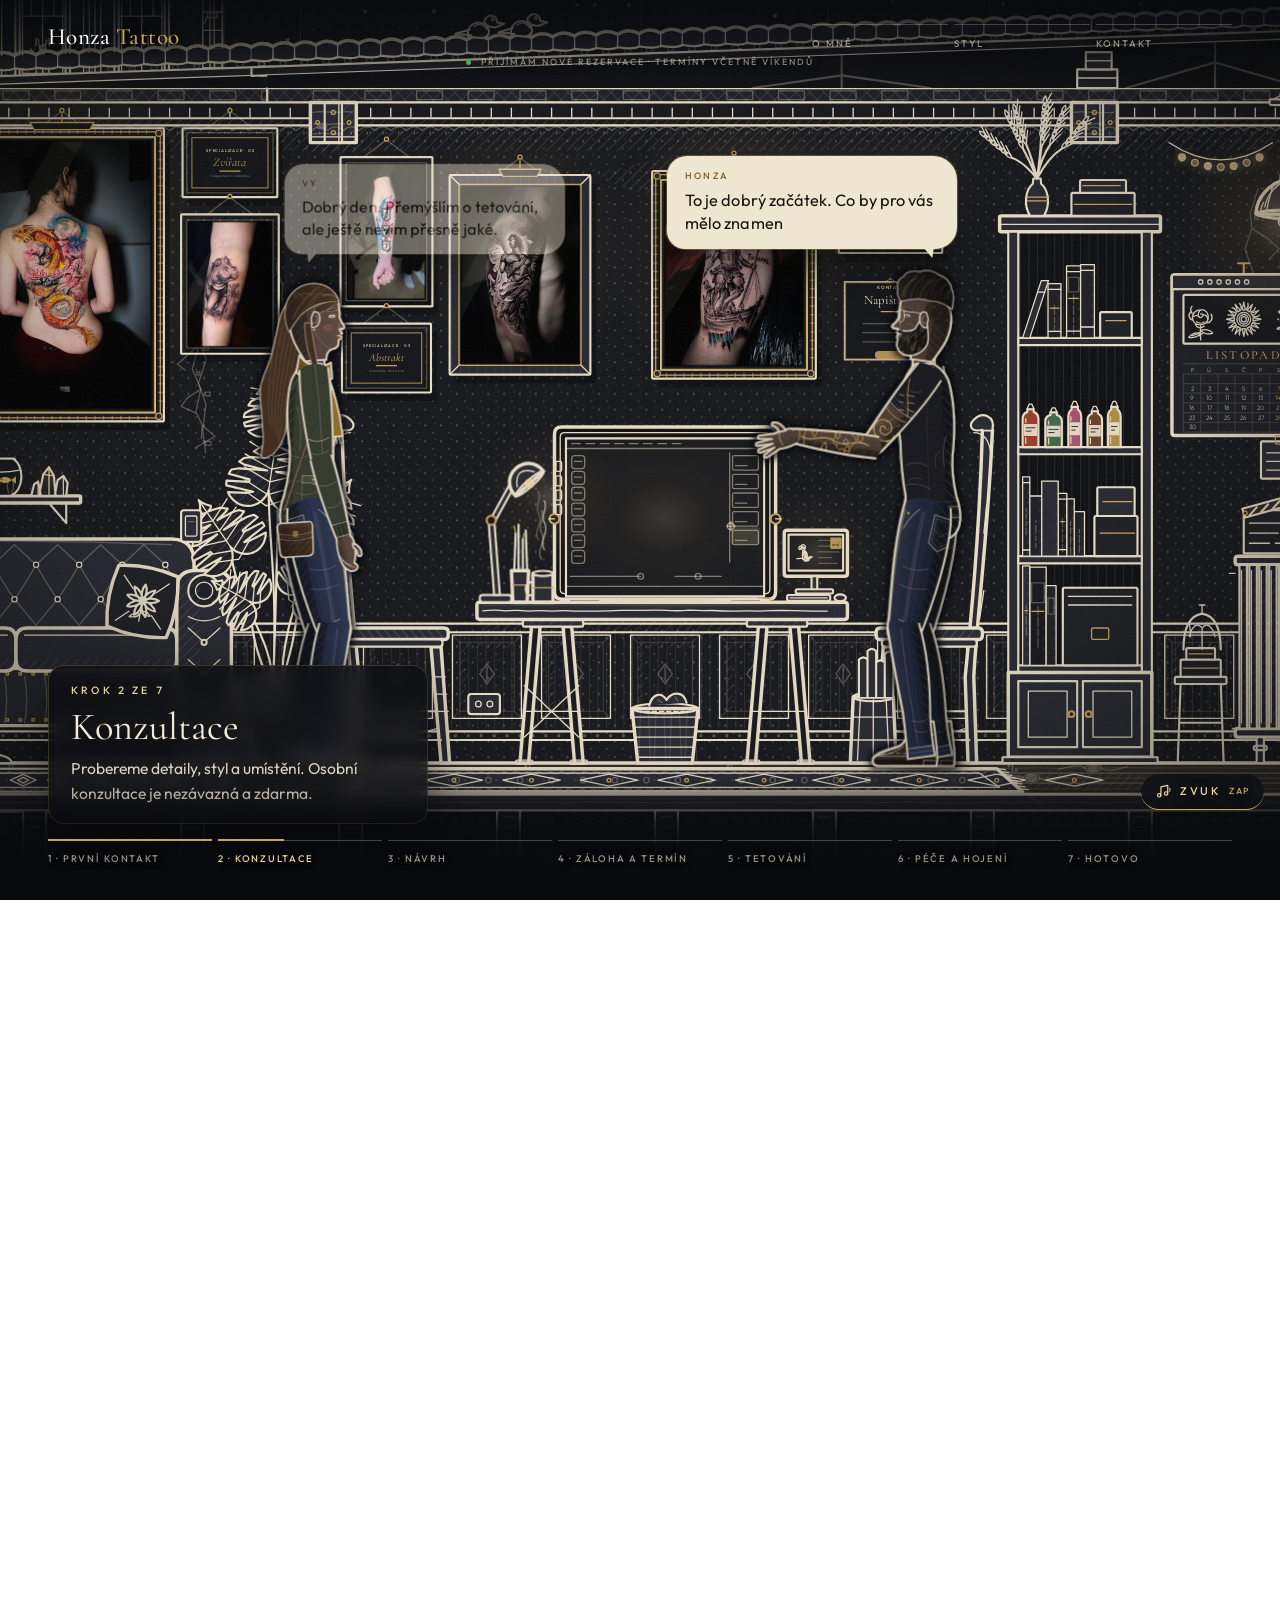
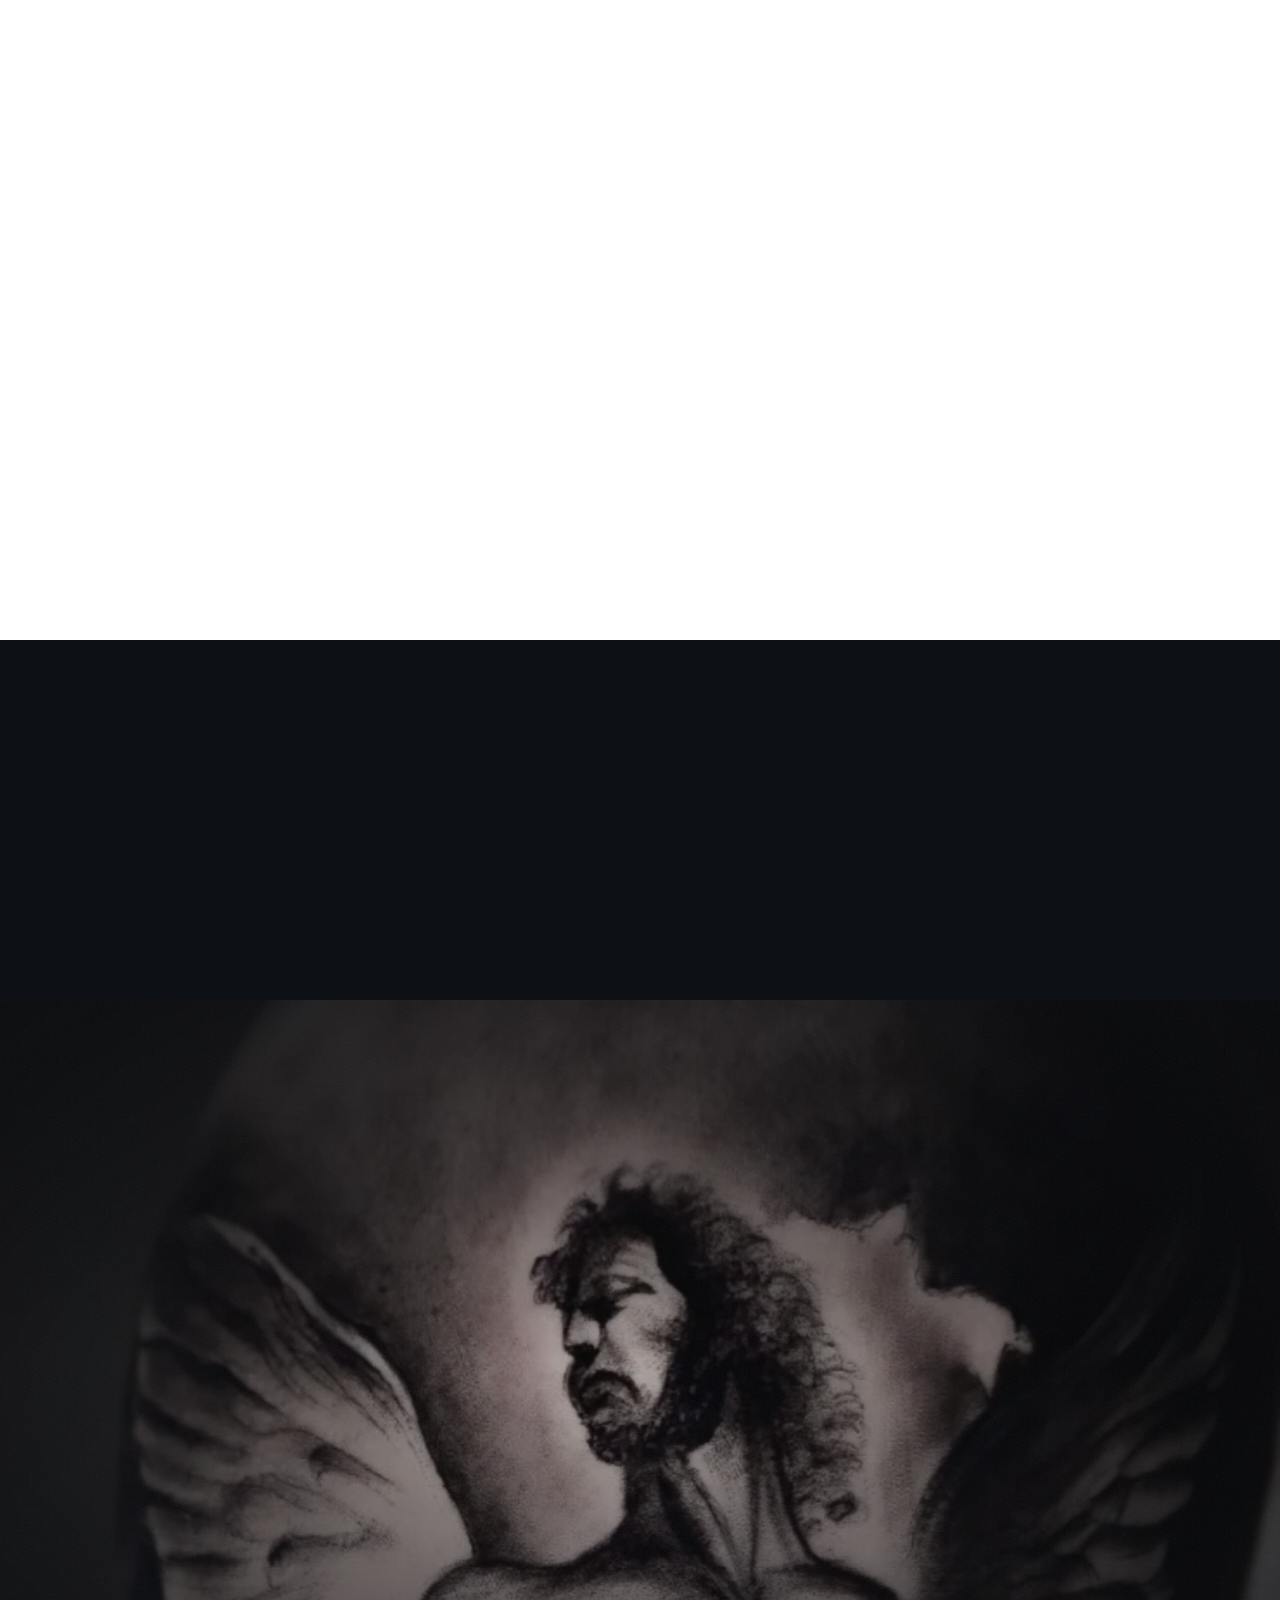
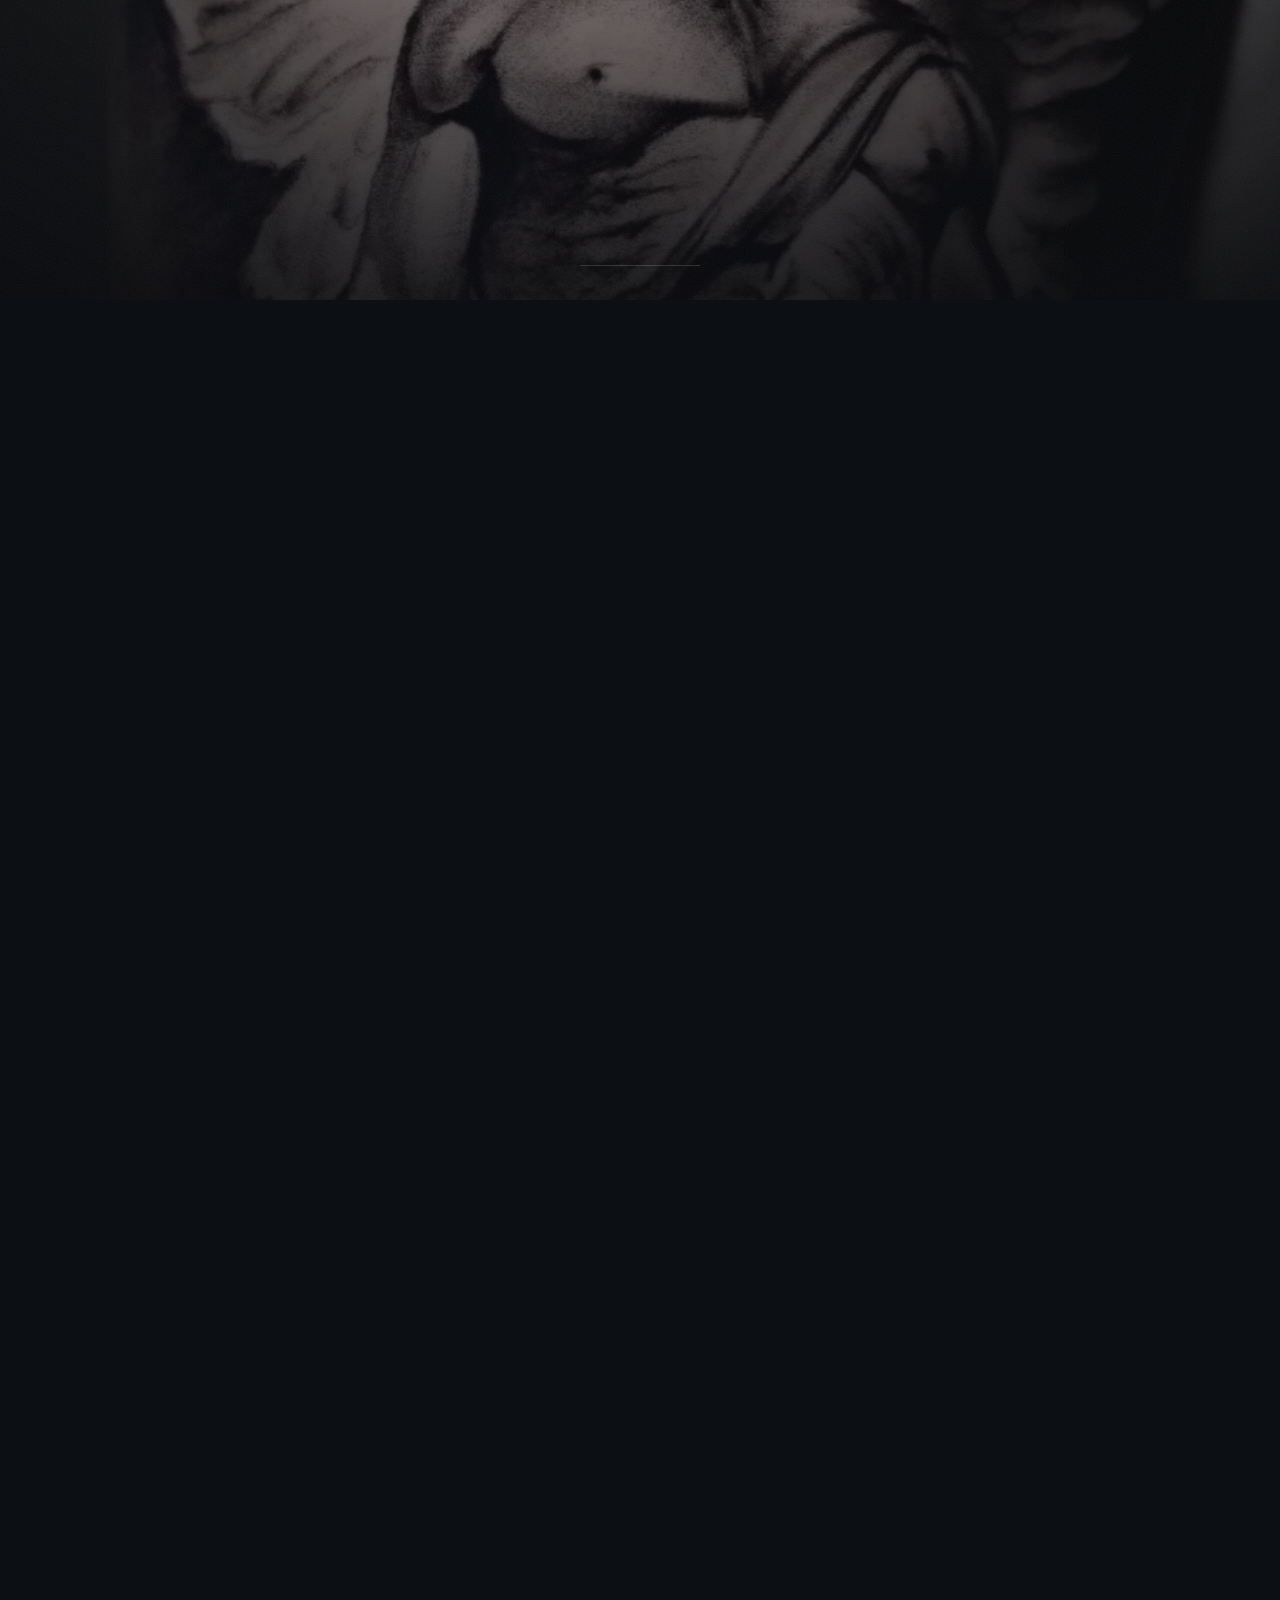
==== commit 87d21f58: "Verze 30: kontakt a paticka v obalu drzenem prohlizecem (sticky), posun jen vyhlazenym scrollem; odk" ====
--- a/preview-pribeh.html
+++ b/preview-pribeh.html
@@ -824,7 +824,7 @@
 /* rozmery sekci a vyska stranky se meri jen pri zmene velikosti stranky, ne pri kazdem scrollu (cteni rozmeru za behu vynucovalo
    prepocet cele stranky a zasekavalo snimek presne pri predani pribeh -> film) */
 var secTops=[],dHc=0,curNav='',nls=document.querySelectorAll('.nk a'),secEls=document.querySelectorAll('section[id],.sc-anchor[id]');
-function measureNav(){dHc=document.documentElement.scrollHeight-innerHeight;secTops=[];secEls.forEach(function(e){secTops.push([e.id,e.getBoundingClientRect().top+scrollY])})}
+function measureNav(){dHc=document.documentElement.scrollHeight-innerHeight;secTops=[];secEls.forEach(function(e){var ty=window.__tailY&&__tailY(e);secTops.push([e.id,ty!=null?ty:e.getBoundingClientRect().top+scrollY])})}
 measureNav();addEventListener('load',measureNav);addEventListener('resize',measureNav);
 if(window.ResizeObserver)new ResizeObserver(measureNav).observe(document.body);
 window.addEventListener('scroll',function(){
@@ -850,7 +850,7 @@
 document.querySelectorAll('.rv,.rl,.rr,.rd').forEach(function(e){obs.observe(e)});
 
 /* SMOOTH SCROLL */
-document.querySelectorAll('a[href^="#"]').forEach(function(a){a.addEventListener('click',function(e){e.preventDefault();var t=document.querySelector(this.getAttribute('href'));if(t)t.scrollIntoView({behavior:'smooth',block:'start'})})});
+document.querySelectorAll('a[href^="#"]').forEach(function(a){a.addEventListener('click',function(e){e.preventDefault();var t=document.querySelector(this.getAttribute('href'));if(t){var ty=window.__tailY&&__tailY(t);if(ty!=null)scrollTo({top:ty,behavior:'smooth'});else t.scrollIntoView({behavior:'smooth',block:'start'})}})});
 
 /* PROCESS TREE - timeline je strom: kmen uprostred, z kazdeho kroku vetev do prazdne strany */
 (function(){
--- a/scrolly.css
+++ b/scrolly.css
@@ -52,3 +52,9 @@
 @media(prefers-reduced-motion:reduce){
 .sc-hint{display:none}
 }
+
+/* kontakt a paticka za filmem: obal drzi prohlizec (sticky), obsah posouva vyhlazeny scroll (scrolly.js) */
+.sc-tail{position:relative;z-index:3;pointer-events:none}
+.sc-tail-win{position:sticky;top:0;height:100vh;overflow:hidden;overflow:clip}
+.sc-tail-in{position:relative;will-change:transform;pointer-events:none}
+.sc-tail-in>footer{pointer-events:auto}
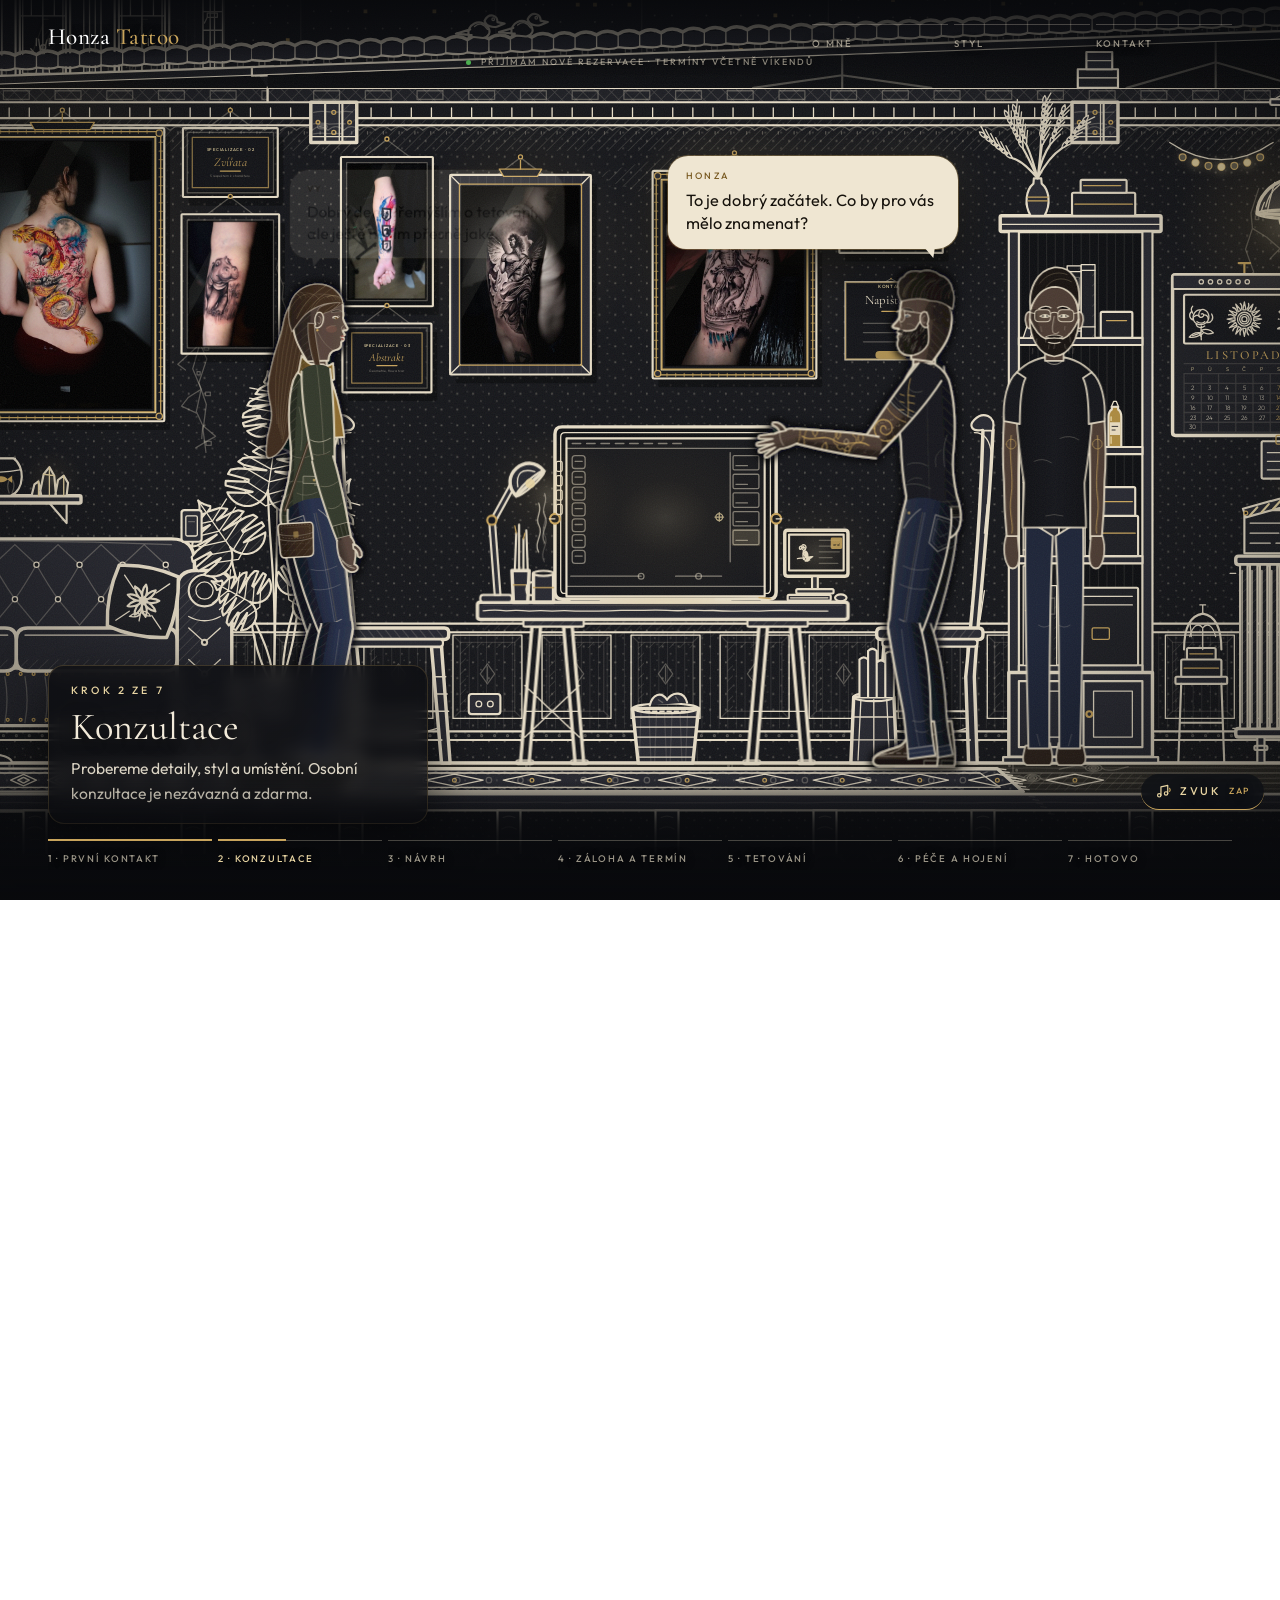
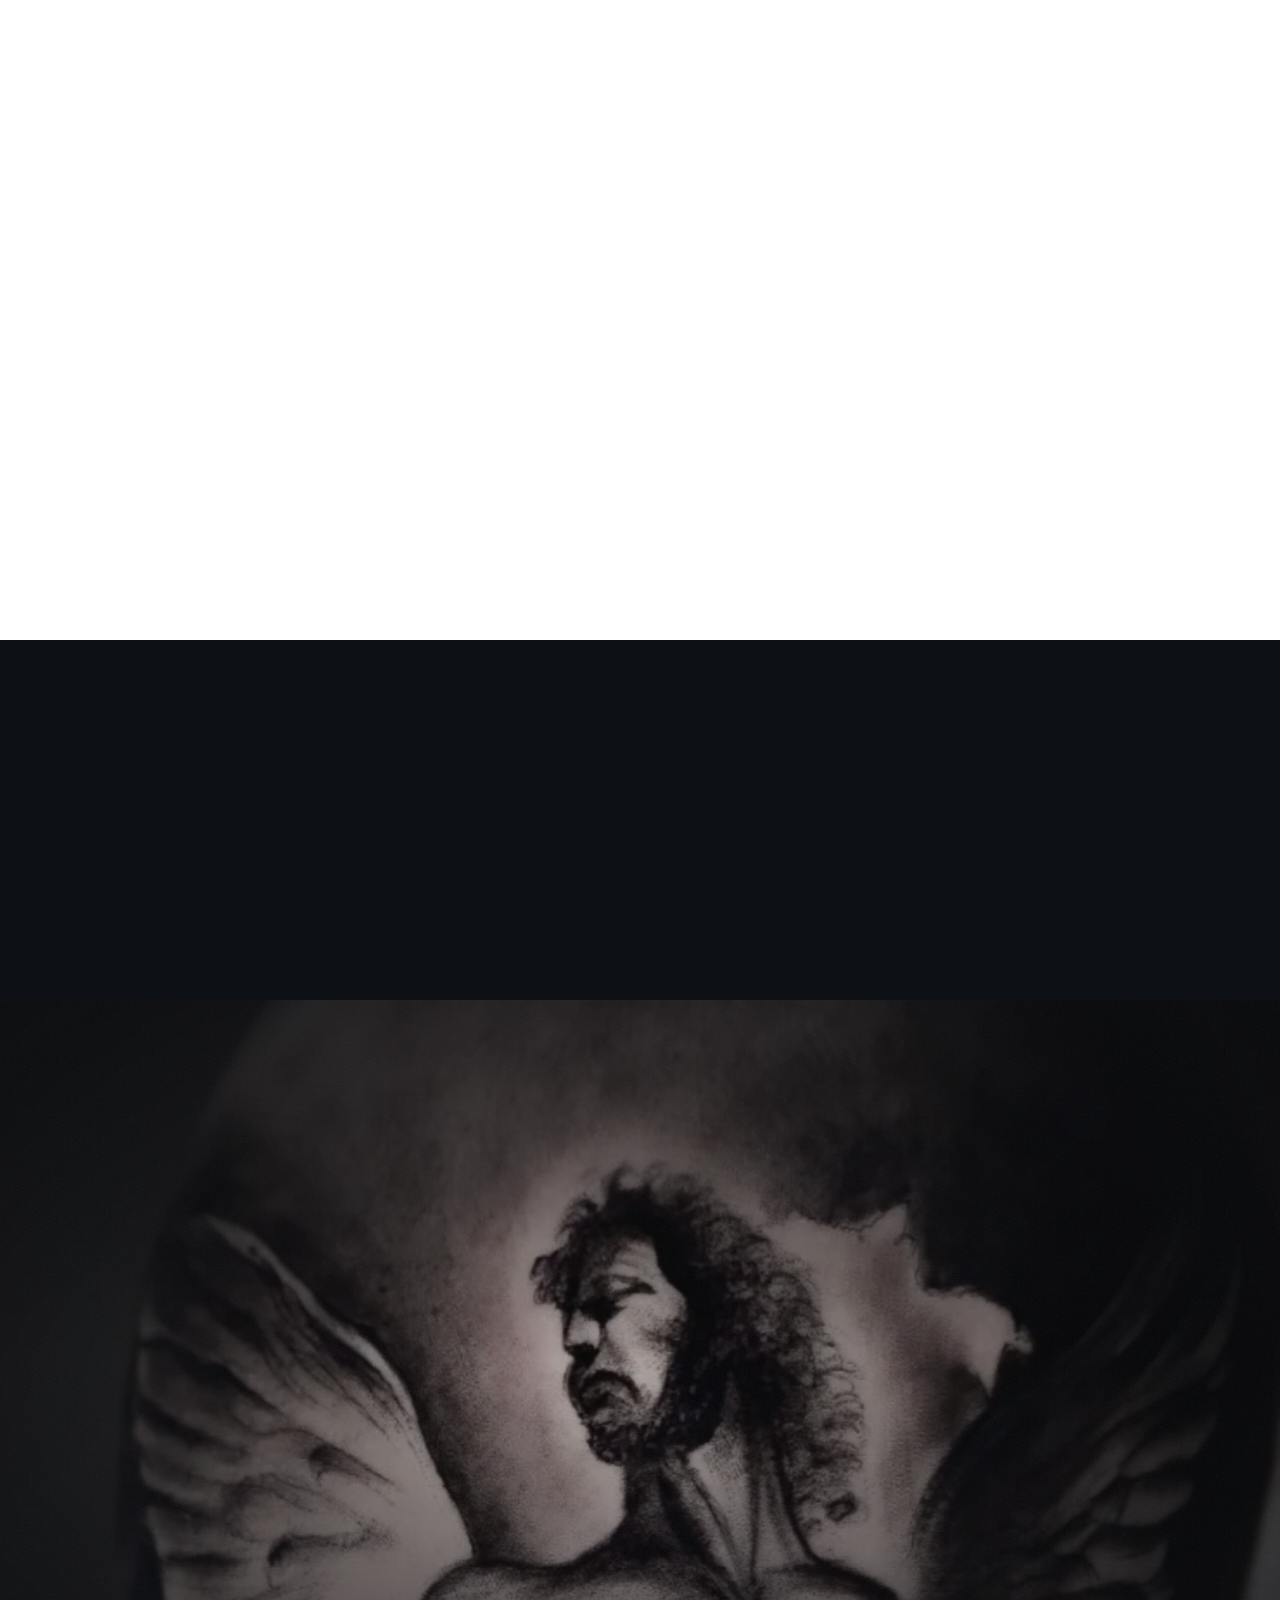
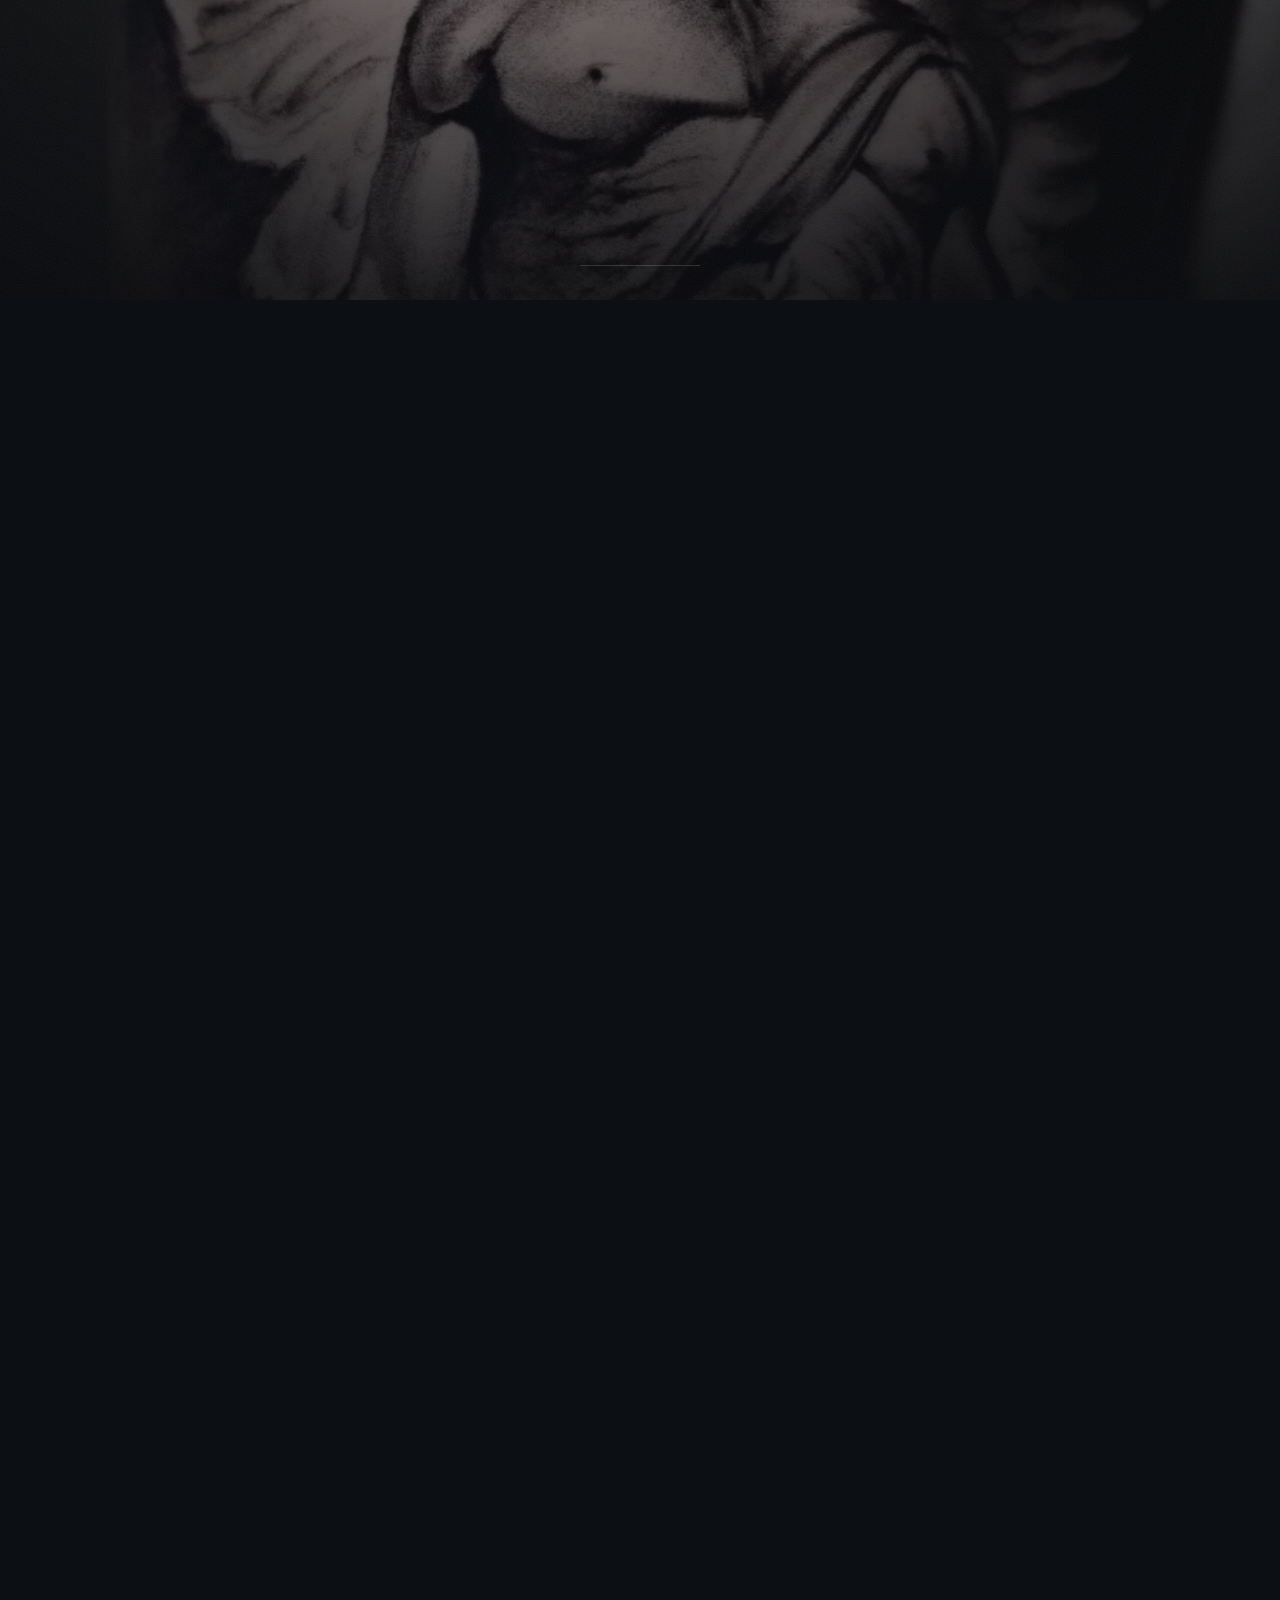
==== commit c78a50fd: "Verze 31: za formularem skutecna zed pribehu (kamera jede s formularem), rám shodny, text formulare " ====
--- a/preview-pribeh.html
+++ b/preview-pribeh.html
@@ -296,7 +296,16 @@
 nav,nav.sc{padding:18px clamp(16px,4vw,48px) 26px;background:linear-gradient(180deg,rgba(8,9,12,.9) 0,rgba(8,9,12,.55) 55%,rgba(8,9,12,0) 100%);backdrop-filter:none;-webkit-backdrop-filter:none;box-shadow:none}
 .nl{font-size:1.45rem;text-shadow:0 1px 12px rgba(0,0,0,.9)}
 @media(max-width:720px){.nl{font-size:1.2rem}}
-.contact.c-pic .rl,.contact.c-pic .rr{opacity:1!important;transform:none!important;transition:none!important}
+.contact.c-pic .rl,.contact.c-pic .rr{opacity:0!important;transform:none!important;transition:opacity .5s ease!important}
+/* kontakt jako obraz na zdi: za nim je skutecna zed pribehu (zadna kopie tapety ani vlastni zaves), text vplyne pozvolna po dosednuti */
+.contact.c-pic{background:transparent!important}.contact.c-pic::before{display:none}
+.contact.c-pic.c-on .rl,.contact.c-pic.c-on .rr{opacity:1!important;transition:opacity 1.3s cubic-bezier(.33,0,.2,1)!important}
+.contact.c-pic.c-on .rr{transition-delay:.25s!important}
+/* rám formuláře v obraze na zdi: linky přesně jako rám v příběhu (SVG: linka vystředěná na hraně, zlatá 6 px, jemná 13 px od hrany) */
+/* rám formuláře v obraze na zdi: linky ve stejné geometrii jako rám v příběhu (SVG: vnější 1,5 px vystředěná na hraně = box-shadow
+   z scrolly.js, zlatá 1 px na 6 px, jemná 1 px na 13 px od hrany); rám z příběhu se do nich při dosednutí prolne (core.js) */
+.contact.c-pic .contact-grid{border:0;padding:calc(clamp(30px,5vw,68px) + 1.5px)}
+.contact.c-pic .contact-grid::before{inset:5.5px;border:1px solid rgba(200,164,92,.7)}.contact.c-pic .contact-grid::after{display:block;inset:12.5px;border:1px solid rgba(232,213,163,.28)}
 @media(min-width:769px){.nk{display:grid;grid-template-columns:repeat(3,1fr);gap:6px;width:min(420px,40vw)}}
 .nk a,nav.sc .nk a{display:block;font-size:.6rem;font-weight:500;letter-spacing:.2em;color:rgba(231,221,199,.62);padding:10px 0 0;border-top:1px solid rgba(231,221,199,.26);text-shadow:0 1px 8px rgba(0,0,0,.9);white-space:nowrap}
 .nk a::after{top:-1.5px;bottom:auto;left:0;height:2px;width:0;background:var(--gold);transition:width .4s var(--ease)}
